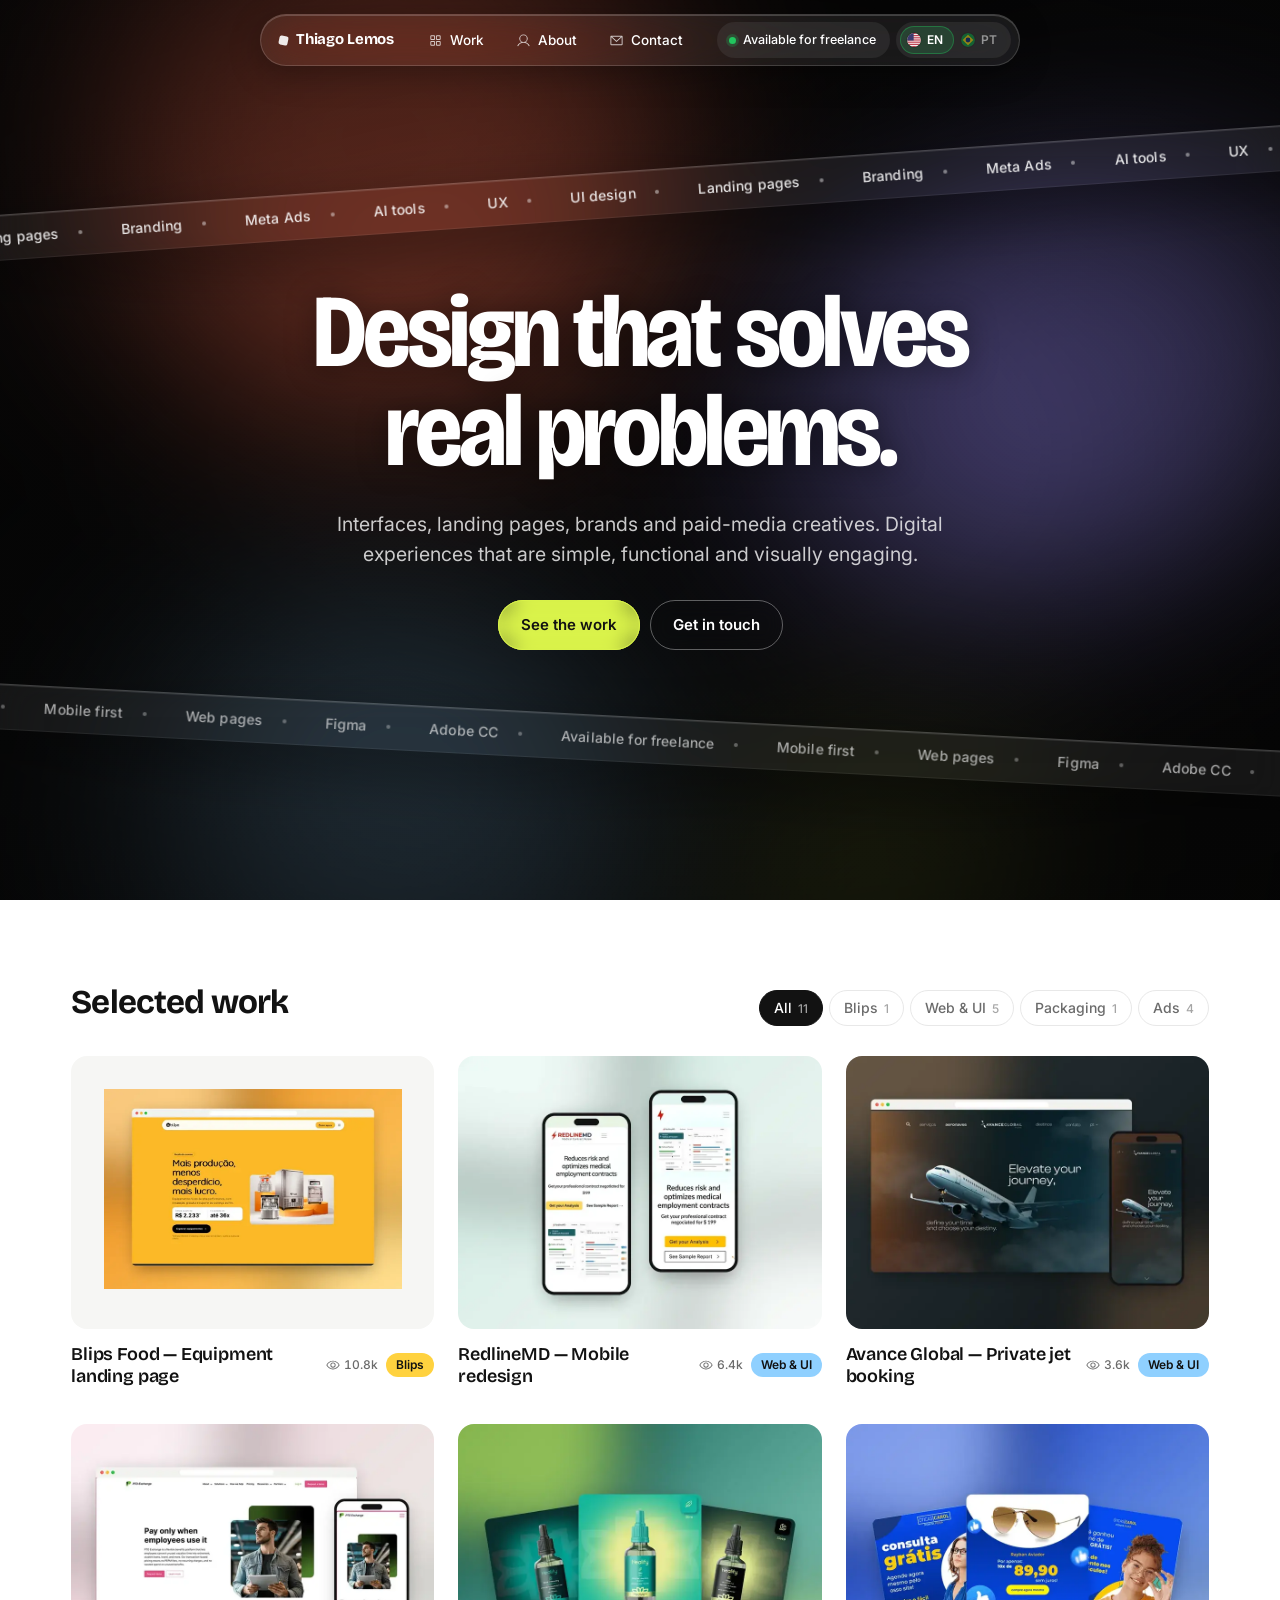
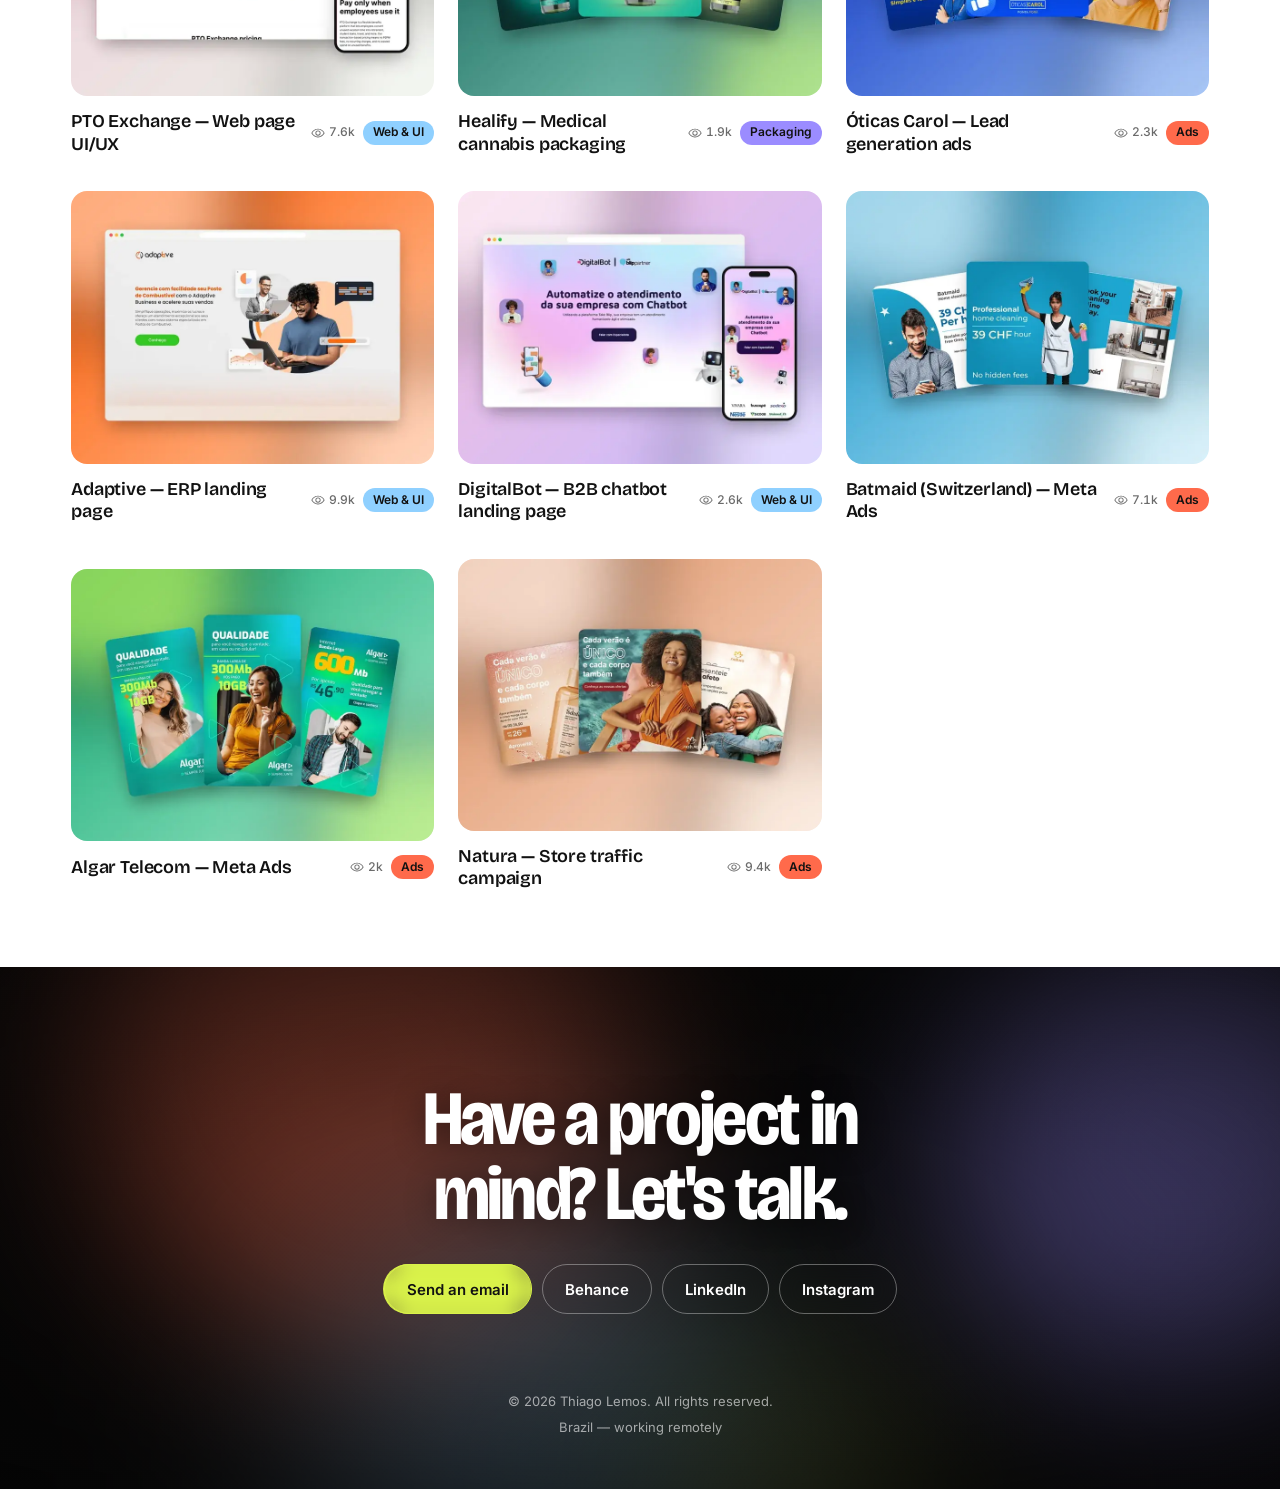
==== index.html @ 8cf4b18d "Add files via upload" ====
<!DOCTYPE html>
<html lang="en">
<head>
<meta charset="UTF-8">
<meta name="viewport" content="width=device-width, initial-scale=1, viewport-fit=cover">
<title>Thiago Lemos — Interface, brand and campaign designer</title>
<meta name="description" content="Portfolio of Thiago Lemos, designer based in Brazil. Landing pages, interfaces, visual identity and Meta Ads creatives. Available for freelance.">
<meta property="og:title" content="Thiago Lemos — Designer">
<meta property="og:description" content="Design that solves real problems: interfaces, landing pages, brands and creatives.">
<meta property="og:type" content="website">

<link rel="preconnect" href="https://fonts.googleapis.com">
<link rel="preconnect" href="https://fonts.gstatic.com" crossorigin>
<link href="https://fonts.googleapis.com/css2?family=Bricolage+Grotesque:opsz,wdth,wght@12..96,75..100,300..800&family=Inter:wght@400;500;600&display=swap" rel="stylesheet">

<link rel="stylesheet" href="style.css">
</head>
<body>

<div class="menu-backdrop" id="menu-backdrop" aria-hidden="true"></div>
<header class="nav">
  <div class="wrap">
    <a class="brand" href="#top"><i aria-hidden="true"></i>Thiago Lemos</a>
    <nav aria-label="Sections">
      <ul>
        <li><a href="#trabalhos"><svg viewBox="0 0 256 256" aria-hidden="true"><path fill="currentColor" d="M104 40H56a16 16 0 0 0-16 16v48a16 16 0 0 0 16 16h48a16 16 0 0 0 16-16V56a16 16 0 0 0-16-16zm0 64H56V56h48zm96-64h-48a16 16 0 0 0-16 16v48a16 16 0 0 0 16 16h48a16 16 0 0 0 16-16V56a16 16 0 0 0-16-16zm0 64h-48V56h48zm-96 32H56a16 16 0 0 0-16 16v48a16 16 0 0 0 16 16h48a16 16 0 0 0 16-16v-48a16 16 0 0 0-16-16zm0 64H56v-48h48zm96-64h-48a16 16 0 0 0-16 16v48a16 16 0 0 0 16 16h48a16 16 0 0 0 16-16v-48a16 16 0 0 0-16-16zm0 64h-48v-48h48z"/></svg><span data-i18n="nav.work">Work</span></a></li>
        <li><a href="#about" data-page="about"><svg viewBox="0 0 256 256" aria-hidden="true"><path fill="currentColor" d="M230.92 212c-15.23-26.33-38.7-45.21-66.09-54.16a72 72 0 1 0-73.66 0c-27.39 8.94-50.86 27.82-66.09 54.16a8 8 0 1 0 13.85 8c18.84-32.56 52.14-52 89.07-52s70.23 19.44 89.07 52a8 8 0 1 0 13.85-8zM72 96a56 56 0 1 1 56 56 56.06 56.06 0 0 1-56-56z"/></svg><span data-i18n="nav.about">About</span></a></li>
        <li><a href="#contact" data-page="contact"><svg viewBox="0 0 256 256" aria-hidden="true"><path fill="currentColor" d="M224 48H32a8 8 0 0 0-8 8v136a16 16 0 0 0 16 16h176a16 16 0 0 0 16-16V56a8 8 0 0 0-8-8zm-20.57 16L128 133.15 52.57 64zM216 192H40V74.19l82.59 75.71a8 8 0 0 0 10.82 0L216 74.19V192z"/></svg><span data-i18n="nav.contact">Contact</span></a></li>
      </ul>
    </nav>
    <div class="right">
      <span class="status"><i aria-hidden="true"></i><span data-i18n="nav.status">Available for freelance</span></span>
      <button type="button" class="menu-btn" id="menu-btn" aria-expanded="false" aria-controls="menu-panel" aria-label="Menu">
        <svg class="ic-open" viewBox="0 0 256 256" aria-hidden="true"><path fill="currentColor" d="M224 128a8 8 0 0 1-8 8H40a8 8 0 0 1 0-16h176a8 8 0 0 1 8 8zM40 72h176a8 8 0 0 0 0-16H40a8 8 0 0 0 0 16zm176 112H40a8 8 0 0 0 0 16h176a8 8 0 0 0 0-16z"/></svg>
        <svg class="ic-close" viewBox="0 0 256 256" aria-hidden="true"><path fill="currentColor" d="M205.66 194.34a8 8 0 0 1-11.32 11.32L128 139.31l-66.34 66.35a8 8 0 0 1-11.32-11.32L116.69 128 50.34 61.66a8 8 0 0 1 11.32-11.32L128 116.69l66.34-66.35a8 8 0 0 1 11.32 11.32L139.31 128z"/></svg>
      </button>
      <button type="button" class="lang" id="lang" aria-label="Mudar para português">
        <span data-on="en"><svg class="flag" viewBox="0 0 20 20" aria-hidden="true"><clipPath id="fus"><circle cx="10" cy="10" r="10"/></clipPath><g clip-path="url(#fus)"><rect width="20" height="20" fill="#fff"/><g fill="#B22234"><rect y="0" width="20" height="1.54"/><rect y="3.08" width="20" height="1.54"/><rect y="6.15" width="20" height="1.54"/><rect y="9.23" width="20" height="1.54"/><rect y="12.31" width="20" height="1.54"/><rect y="15.38" width="20" height="1.54"/><rect y="18.46" width="20" height="1.54"/></g><rect width="9.5" height="10.77" fill="#3C3B6E"/></g></svg>EN</span>
        <span data-on="pt"><svg class="flag" viewBox="0 0 20 20" aria-hidden="true"><clipPath id="fbr"><circle cx="10" cy="10" r="10"/></clipPath><g clip-path="url(#fbr)"><rect width="20" height="20" fill="#009C3B"/><path d="M10 2.6 17.6 10 10 17.4 2.4 10z" fill="#FFDF00"/><circle cx="10" cy="10" r="3.4" fill="#002776"/></g></svg>PT</span>
      </button>
    </div>
  </div>
  <div class="menu-panel" id="menu-panel" hidden>
    <a href="#trabalhos"><svg viewBox="0 0 256 256" aria-hidden="true"><path fill="currentColor" d="M104 40H56a16 16 0 0 0-16 16v48a16 16 0 0 0 16 16h48a16 16 0 0 0 16-16V56a16 16 0 0 0-16-16zm0 64H56V56h48zm96-64h-48a16 16 0 0 0-16 16v48a16 16 0 0 0 16 16h48a16 16 0 0 0 16-16V56a16 16 0 0 0-16-16zm0 64h-48V56h48zm-96 32H56a16 16 0 0 0-16 16v48a16 16 0 0 0 16 16h48a16 16 0 0 0 16-16v-48a16 16 0 0 0-16-16zm0 64H56v-48h48zm96-64h-48a16 16 0 0 0-16 16v48a16 16 0 0 0 16 16h48a16 16 0 0 0 16-16v-48a16 16 0 0 0-16-16zm0 64h-48v-48h48z"/></svg><span data-i18n="nav.work">Work</span></a>
    <a href="#about" data-page="about"><svg viewBox="0 0 256 256" aria-hidden="true"><path fill="currentColor" d="M230.92 212c-15.23-26.33-38.7-45.21-66.09-54.16a72 72 0 1 0-73.66 0c-27.39 8.94-50.86 27.82-66.09 54.16a8 8 0 1 0 13.85 8c18.84-32.56 52.14-52 89.07-52s70.23 19.44 89.07 52a8 8 0 1 0 13.85-8zM72 96a56 56 0 1 1 56 56 56.06 56.06 0 0 1-56-56z"/></svg><span data-i18n="nav.about">About</span></a>
    <a href="#contact" data-page="contact"><svg viewBox="0 0 256 256" aria-hidden="true"><path fill="currentColor" d="M224 48H32a8 8 0 0 0-8 8v136a16 16 0 0 0 16 16h176a16 16 0 0 0 16-16V56a8 8 0 0 0-8-8zm-20.57 16L128 133.15 52.57 64zM216 192H40V74.19l82.59 75.71a8 8 0 0 0 10.82 0L216 74.19V192z"/></svg><span data-i18n="nav.contact">Contact</span></a>
    <div class="menu-foot">
      <span class="status"><i aria-hidden="true"></i><span data-i18n="nav.status">Available for freelance</span></span>
      <button type="button" class="lang lang-m" id="lang-m" aria-label="Mudar para português"><span data-on="en"><svg class="flag" viewBox="0 0 20 20" aria-hidden="true"><clipPath id="fusm"><circle cx="10" cy="10" r="10"/></clipPath><g clip-path="url(#fusm)"><rect width="20" height="20" fill="#fff"/><g fill="#B22234"><rect y="0" width="20" height="1.54"/><rect y="3.08" width="20" height="1.54"/><rect y="6.15" width="20" height="1.54"/><rect y="9.23" width="20" height="1.54"/><rect y="12.31" width="20" height="1.54"/><rect y="15.38" width="20" height="1.54"/><rect y="18.46" width="20" height="1.54"/></g><rect width="9.5" height="10.77" fill="#3C3B6E"/></g></svg>EN</span><span data-on="pt"><svg class="flag" viewBox="0 0 20 20" aria-hidden="true"><clipPath id="fbrm"><circle cx="10" cy="10" r="10"/></clipPath><g clip-path="url(#fbrm)"><rect width="20" height="20" fill="#009C3B"/><path d="M10 2.6 17.6 10 10 17.4 2.4 10z" fill="#FFDF00"/><circle cx="10" cy="10" r="3.4" fill="#002776"/></g></svg>PT</span></button>
    </div>
  </div>
</header>

<main id="top">

  <section class="hero" aria-label="Intro">
    <div class="blob blob-1" aria-hidden="true"></div>
    <div class="blob blob-2" aria-hidden="true"></div>
    <div class="blob blob-3" aria-hidden="true"></div>
    <div class="blob blob-4" aria-hidden="true"></div>
    <div class="blob blob-cursor" aria-hidden="true"></div>


    <div class="hero-stage">
      <div class="band band-1" aria-hidden="true"><div class="track" id="band-1"></div></div>
      <div class="band band-2" aria-hidden="true"><div class="track" id="band-2"></div></div>
    <div class="hero-inner">
      <h1 data-i18n="hero.title">Design that solves real problems.</h1>
      <p data-i18n="hero.text">Interfaces, landing pages, brands and paid-media creatives. Digital experiences that are simple, functional and visually engaging.</p>
      <div class="actions">
        <a class="btn fill" href="#trabalhos" data-i18n="hero.cta1">See the work</a>
        <a class="btn" href="#contact" data-page="contact" data-i18n="hero.cta2">Get in touch</a>
      </div>
    </div>
    </div>
  </section>

  <section class="work" id="trabalhos">
    <div class="wrap">
      <div class="work-head">
        <h2 data-i18n="work.title">Selected work</h2>
        <div class="filters" role="group" aria-label="Filter by type">
          <button type="button" data-filter="all" aria-pressed="true"><span data-i18n="filter.all">All</span><small></small></button>
          <button type="button" data-filter="blips" aria-pressed="false"><span data-i18n="type.blips">Blips</span><small></small></button>
          <button type="button" data-filter="web" aria-pressed="false"><span data-i18n="type.web">Web &amp; UI</span><small></small></button>
          <button type="button" data-filter="brand" aria-pressed="false"><span data-i18n="type.brand">Packaging</span><small></small></button>
          <button type="button" data-filter="ads" aria-pressed="false"><span data-i18n="type.ads">Ads</span><small></small></button>
        </div>
      </div>
      <div class="grid" id="grid"></div>
    </div>
  </section>

  <section class="contact" id="contato">
    <div class="blob blob-1" aria-hidden="true"></div>
    <div class="blob blob-2" aria-hidden="true"></div>
    <div class="blob blob-3" aria-hidden="true"></div>
    <div class="blob blob-4" aria-hidden="true"></div>
    <div class="blob blob-cursor" aria-hidden="true"></div>
    <div class="wrap">
      <h2 data-i18n="contact.title">Have a project in mind? Let's talk.</h2>
      <div class="links">
        <a class="btn fill" href="mailto:thiagoaraujoe@gmail.com" data-i18n="contact.email">Send an email</a>
        <a class="btn" href="https://www.behance.net/thiagoaraujoe" target="_blank" rel="noopener">Behance</a>
        <a class="btn" href="https://www.linkedin.com/in/thiagoaraujoe/" target="_blank" rel="noopener">LinkedIn</a>
        <a class="btn" href="https://instagram.com/thiagoaraujoe" target="_blank" rel="noopener">Instagram</a>
      </div>
      <div class="foot">
        <span data-i18n="foot.rights">© 2026 Thiago Lemos. All rights reserved.</span>
        <span data-i18n="foot.where">Brazil — working remotely</span>
      </div>
    </div>
  </section>

</main>

<!-- ---------- project page ---------- -->
<section class="project" id="project" role="dialog" aria-modal="true" aria-labelledby="p-title" aria-hidden="true">
  <div class="bar">
    <div class="wrap">
      <button type="button" class="back" id="p-close">
        <svg viewBox="0 0 256 256" aria-hidden="true"><path fill="currentColor" d="M224 128a8 8 0 0 1-8 8H59.31l58.35 58.34a8 8 0 0 1-11.32 11.32l-72-72a8 8 0 0 1 0-11.32l72-72a8 8 0 0 1 11.32 11.32L59.31 120H216a8 8 0 0 1 8 8z"/></svg>
        <span data-i18n="p.back">Back to work</span>
      </button>
      <span class="count" id="p-count"></span>
    </div>
  </div>

  <div class="wrap">
    <div class="p-head">
      <span class="chip" id="p-chip"></span>
      <h2 id="p-title"></h2>
      <div class="meta">
        <div><b id="p-cat"></b><span data-i18n="p.type">Type</span></div>
        <div><b id="p-client"></b><span data-i18n="p.client">Client</span></div>
        <div><b id="p-year"></b><span data-i18n="p.year">Year</span></div>
      </div>
    </div>
    <div class="p-cover" id="p-cover"></div>
    <div class="p-body">
      <div>
        <h3 data-i18n="p.about">About the project</h3>
        <div class="tags" id="p-tags"></div>
        <div class="actions" style="margin-top:24px">
          <a class="btn" id="p-behance" href="#" target="_blank" rel="noopener">
            <span data-i18n="p.behance">View on Behance</span>
            <svg viewBox="0 0 256 256" aria-hidden="true"><path d="M200 64v104a8 8 0 0 1-16 0V83.31L69.66 197.66a8 8 0 0 1-11.32-11.32L172.69 72H88a8 8 0 0 1 0-16h104a8 8 0 0 1 8 8z"/></svg>
          </a>
        </div>
      </div>
      <div id="p-desc"></div>
    </div>
    <div class="p-gallery" id="p-gallery"></div>
  </div>

  <div class="p-nav">
    <button type="button" id="p-prev"><small data-i18n="p.prev">Previous</small><strong></strong></button>
    <button type="button" id="p-next"><small data-i18n="p.next">Next</small><strong></strong></button>
  </div>
</section>

<!-- ---------- página Sobre ---------- -->
<section class="project page" id="page-about" role="dialog" aria-modal="true" aria-labelledby="about-title" aria-hidden="true">
  <div class="bar"><div class="wrap">
    <button type="button" class="back" data-close-page><svg viewBox="0 0 256 256" aria-hidden="true"><path fill="currentColor" d="M224 128a8 8 0 0 1-8 8H59.31l58.35 58.34a8 8 0 0 1-11.32 11.32l-72-72a8 8 0 0 1 0-11.32l72-72a8 8 0 0 1 11.32 11.32L59.31 120H216a8 8 0 0 1 8 8z"/></svg><span data-i18n="p.backhome">Back</span></button>
  </div></div>
  <div class="wrap">
    <div class="about-page">
      <div class="photo">
        <img src="images/perfil.webp" alt="Thiago Lemos" loading="lazy"
             onerror="if(!this.dataset.f){this.dataset.f=1;this.referrerPolicy='no-referrer';this.src='https://pps.services.adobe.com/api/profile/C10602BE532E58A50A490D4C@AdobeID/image/83606395-4844-48cb-85c0-47a18db47b0e/276'}else{this.parentNode.style.display='none'}">
      </div>
      <div>
        <span class="chip web" data-i18n="about.kicker">About</span>
        <h2 id="about-title" data-i18n="about.title">Interface, brand and campaign designer.</h2>
        <p data-i18n="about.p1">I work where strategy meets form: I understand the business problem, design the solution and make sure it works on screen and in people's hands. From wireframe to ready-to-run creative, with the same rigor.</p>
        <p data-i18n="about.p2">Working with design since 2016, I partner with companies in tech, healthcare, retail and services, on projects ranging from landing pages and digital products to visual identity and performance campaigns.</p>
        <ul class="skills" id="skills"></ul>
        <div class="actions" style="margin-top:28px"><a class="btn fill" href="#trabalhos" data-close-page data-i18n="hero.cta1">See the work</a></div>
      </div>
    </div>
  </div>
</section>

<!-- ---------- página Contato ---------- -->
<section class="project page" id="page-contact" role="dialog" aria-modal="true" aria-labelledby="contact-title" aria-hidden="true">
  <div class="bar"><div class="wrap">
    <button type="button" class="back" data-close-page><svg viewBox="0 0 256 256" aria-hidden="true"><path fill="currentColor" d="M224 128a8 8 0 0 1-8 8H59.31l58.35 58.34a8 8 0 0 1-11.32 11.32l-72-72a8 8 0 0 1 0-11.32l72-72a8 8 0 0 1 11.32 11.32L59.31 120H216a8 8 0 0 1 8 8z"/></svg><span data-i18n="p.backhome">Back</span></button>
  </div></div>
  <div class="wrap">
    <div class="contact-page">
      <span class="chip ads" data-i18n="contact.kicker">Contact</span>
      <h2 id="contact-title" data-i18n="contact.title">Have a project in mind? Let's talk.</h2>
      <p data-i18n="contact.lead">Pick the channel you prefer. I usually reply within a business day.</p>
      <div class="rows">
        <a class="row" href="mailto:thiagoaraujoe@gmail.com">
          <span class="ic"><svg viewBox="0 0 256 256" aria-hidden="true"><path fill="currentColor" d="M224 48H32a8 8 0 0 0-8 8v136a16 16 0 0 0 16 16h176a16 16 0 0 0 16-16V56a8 8 0 0 0-8-8zm-96 85.15L52.57 64h150.86zM98.71 128 40 181.81V74.19zm11.84 10.85 12 11.05a8 8 0 0 0 10.82 0l12-11.05 58 53.15H52.57zM157.29 128 216 74.18v107.64z"/></svg></span>
          <span class="tx"><small data-i18n="contact.emailLabel">Email</small><b>thiagoaraujoe@gmail.com</b></span>
          <span class="go"><svg viewBox="0 0 256 256" aria-hidden="true"><path fill="currentColor" d="M200 64v104a8 8 0 0 1-16 0V83.31L69.66 197.66a8 8 0 0 1-11.32-11.32L172.69 72H88a8 8 0 0 1 0-16h104a8 8 0 0 1 8 8z"/></svg></span>
        </a>
        <a class="row" href="https://wa.me/5531975849577" target="_blank" rel="noopener">
          <span class="ic"><svg viewBox="0 0 256 256" aria-hidden="true"><path fill="currentColor" d="M187.3 155.4c-4-2-23.5-11.6-27.2-12.9s-6.3-2-9 2-10.3 12.9-12.6 15.5-4.6 3-8.6 1a70.1 70.1 0 0 1-20.6-12.7 77.7 77.7 0 0 1-14.3-17.8c-1.5-2.6-.2-4 1.1-5.3s2.6-3 4-4.5a17.9 17.9 0 0 0 2.6-4.5 4.9 4.9 0 0 0-.2-4.6c-.7-1.3-6-14.5-8.2-19.8s-4.4-4.5-6-4.6h-5.2a10 10 0 0 0-7.2 3.4 30.2 30.2 0 0 0-9.4 22.5c0 13.3 9.6 26.1 11 27.9s19 29 46.1 40.7c6.4 2.8 11.4 4.4 15.3 5.7a36.8 36.8 0 0 0 16.9 1.1c5.2-.8 15.9-6.5 18.1-12.8s2.2-11.6 1.6-12.8-2.4-2-5-3.3zM128 24a104 104 0 0 0-90.4 155.4L24 232l53.9-13.6A104 104 0 1 0 128 24zm0 191.3a87.2 87.2 0 0 1-44.6-12.2l-3.2-1.9-32 8.1 8.5-31.2-2.1-3.3A87.3 87.3 0 1 1 128 215.3z"/></svg></span>
          <span class="tx"><small>WhatsApp</small><b>+55 31 97584-9577</b></span>
          <span class="go"><svg viewBox="0 0 256 256" aria-hidden="true"><path fill="currentColor" d="M200 64v104a8 8 0 0 1-16 0V83.31L69.66 197.66a8 8 0 0 1-11.32-11.32L172.69 72H88a8 8 0 0 1 0-16h104a8 8 0 0 1 8 8z"/></svg></span>
        </a>
        <a class="row" href="https://www.linkedin.com/in/thiagoaraujoe/" target="_blank" rel="noopener">
          <span class="ic"><svg viewBox="0 0 256 256" aria-hidden="true"><path fill="currentColor" d="M216 24H40a16 16 0 0 0-16 16v176a16 16 0 0 0 16 16h176a16 16 0 0 0 16-16V40a16 16 0 0 0-16-16zM96 176a8 8 0 0 1-16 0v-64a8 8 0 0 1 16 0zm-8-80a12 12 0 1 1 12-12 12 12 0 0 1-12 12zm96 80a8 8 0 0 1-16 0v-36a20 20 0 0 0-40 0v36a8 8 0 0 1-16 0v-64a8 8 0 0 1 15.79-1.78A36 36 0 0 1 184 140z"/></svg></span>
          <span class="tx"><small>LinkedIn</small><b>linkedin.com/in/thiagoaraujoe</b></span>
          <span class="go"><svg viewBox="0 0 256 256" aria-hidden="true"><path fill="currentColor" d="M200 64v104a8 8 0 0 1-16 0V83.31L69.66 197.66a8 8 0 0 1-11.32-11.32L172.69 72H88a8 8 0 0 1 0-16h104a8 8 0 0 1 8 8z"/></svg></span>
        </a>
      </div>
    </div>
  </div>
</section>

<script src="script.js"></script>
</body>
</html>
---- style.css ----
:root{
  --bg:#FFFFFF;
  --ink:#121212;
  --ink-2:#6B6B6B;
  --line:#E8E8E8;
  --soft:#F6F6F4;

  --coral:#FF6A4B;
  --lime:#D9F24A;
  --sky:#8FD0FF;
  --violet:#9B8CFF;
  --sun:#FFD23F;

  --disp:"Bricolage Grotesque",ui-sans-serif,system-ui,sans-serif;
  --sans:"Inter",ui-sans-serif,system-ui,-apple-system,"Segoe UI",Roboto,sans-serif;
  --ease:cubic-bezier(.25,1,.5,1);
  --pad:clamp(20px,4vw,56px);
  --wrap:1240px;
}
*,*::before,*::after{box-sizing:border-box}
html{scroll-behavior:smooth;scroll-padding-top:90px}
body{
  margin:0;background:var(--bg);color:var(--ink);
  font-family:var(--sans);font-size:16px;line-height:1.55;
  -webkit-font-smoothing:antialiased;-moz-osx-font-smoothing:grayscale;
  padding-top:env(safe-area-inset-top,0px);
}
body.locked{overflow:hidden}
img{display:block;max-width:100%;height:auto}
a{color:inherit;text-decoration:none}
button{font:inherit;color:inherit;background:none;border:0;padding:0;cursor:pointer}
h1,h2,h3,p{margin:0}
:focus-visible{outline:2px solid var(--ink);outline-offset:4px;border-radius:2px}
.wrap{max-width:var(--wrap);margin:0 auto;padding-left:var(--pad);padding-right:var(--pad)}

/* ---------- nav: pill flutuante com vidro ---------- */
.nav{
  position:fixed;top:calc(14px + env(safe-area-inset-top,0px));left:0;right:0;z-index:20;
  display:flex;justify-content:center;padding:0 16px;pointer-events:none;
}
.nav .wrap{
  pointer-events:auto;
  display:flex;align-items:center;justify-content:space-between;gap:20px;
  height:52px;padding:0 8px 0 18px;width:auto;max-width:100%;min-width:min(100%,600px);border-radius:999px;
  color:#fff;
  background:rgba(255,255,255,.08);
  backdrop-filter:blur(22px) saturate(1.8);-webkit-backdrop-filter:blur(22px) saturate(1.8);
  border:1px solid rgba(255,255,255,.16);
  box-shadow:0 8px 32px rgba(0,0,0,.28),inset 0 1px 0 rgba(255,255,255,.18);
  transition:background .35s var(--ease),color .35s var(--ease),border-color .35s var(--ease),box-shadow .35s var(--ease);
}
.nav.light .wrap{
  color:var(--ink);
  background:rgba(255,255,255,.62);
  border-color:rgba(0,0,0,.06);
  box-shadow:0 8px 32px rgba(0,0,0,.10),inset 0 1px 0 rgba(255,255,255,.8);
}
.nav .brand{font-family:var(--disp);font-weight:700;font-size:15px;letter-spacing:-.01em;display:flex;align-items:center;gap:8px;white-space:nowrap}
.nav .brand i{width:9px;height:9px;border-radius:2px;background:currentColor;opacity:.9;display:block;transform:rotate(12deg)}
.nav ul{list-style:none;margin:0;padding:0;display:flex;gap:4px;font-size:13.5px;font-weight:500}
.nav ul a{display:inline-flex;align-items:center;height:36px;padding:0 14px;border-radius:999px;transition:background .2s var(--ease)}
.nav ul a:hover{background:rgba(127,127,127,.18)}
.nav .status{
  display:inline-flex;align-items:center;gap:7px;height:36px;padding:0 14px 0 12px;border-radius:999px;
  font-size:12.5px;font-weight:500;white-space:nowrap;
  background:rgba(127,127,127,.16);
}
.nav .status i{width:7px;height:7px;border-radius:50%;background:#22C55E;display:block;box-shadow:0 0 0 3px rgba(34,197,94,.22)}
.nav .right{display:flex;align-items:center;gap:6px}
.nav .lang{
  display:inline-flex;align-items:center;height:36px;padding:0 4px;border-radius:999px;
  background:rgba(127,127,127,.16);font-size:12px;font-weight:600;letter-spacing:.02em;
}
.nav .lang span{display:inline-flex;align-items:center;gap:6px;height:28px;padding:0 9px 0 6px;border-radius:999px;opacity:.5;border:1px solid transparent;transition:all .25s var(--ease)}
html[data-lang="en"] .nav .lang span[data-on="en"],
html[data-lang="pt"] .nav .lang span[data-on="pt"]{opacity:1;background:rgba(34,197,94,.16);border-color:rgba(34,197,94,.38)}
.nav .lang .flag{width:14px;height:14px;flex:none;border-radius:50%;box-shadow:0 0 0 1px rgba(0,0,0,.12)}

.nav ul a svg{width:15px;height:15px;opacity:.75}
.nav ul a{gap:7px}
.nav .menu-btn{display:none;width:40px;height:40px;border-radius:50%;align-items:center;justify-content:center;background:rgba(127,127,127,.16)}
.nav .menu-btn svg{width:20px;height:20px}
.nav .menu-btn .ic-close,.nav .menu-btn[aria-expanded="true"] .ic-open{display:none}
.nav .menu-btn[aria-expanded="true"] .ic-close{display:block}
.menu-panel{
  display:none;pointer-events:auto;margin:10px auto 0;width:min(100%,760px);padding:8px;border-radius:24px;
  color:#fff;background:rgba(20,20,20,.72);
  backdrop-filter:blur(24px) saturate(1.8);-webkit-backdrop-filter:blur(24px) saturate(1.8);
  border:1px solid rgba(255,255,255,.14);box-shadow:0 16px 48px rgba(0,0,0,.35),inset 0 1px 0 rgba(255,255,255,.16);
  animation:menuIn .3s var(--ease) both;
}
.nav.light .menu-panel{color:var(--ink);background:rgba(255,255,255,.78);border-color:rgba(0,0,0,.06);box-shadow:0 16px 48px rgba(0,0,0,.14),inset 0 1px 0 rgba(255,255,255,.8)}
.menu-panel a{display:flex;align-items:center;gap:14px;height:52px;padding:0 14px;border-radius:16px;font-size:16px;font-weight:600}
.menu-panel a:active{background:rgba(127,127,127,.18)}
.menu-panel a svg{width:20px;height:20px;opacity:.85}
.menu-foot{display:flex;justify-content:space-between;align-items:center;gap:8px;margin-top:6px;padding:10px 6px 4px;border-top:1px solid rgba(127,127,127,.25);min-width:0}
.menu-foot .status{flex:1 1 auto;min-width:0}
.menu-foot .status span{overflow:hidden;text-overflow:ellipsis;white-space:nowrap}
.menu-foot .lang{flex:0 0 auto}
.menu-panel .lang{display:inline-flex;align-items:center;height:36px;padding:0 4px;border-radius:999px;background:rgba(127,127,127,.16);font-size:12px;font-weight:600}
.menu-panel .lang span{display:inline-flex;align-items:center;gap:6px;height:28px;padding:0 9px 0 6px;border-radius:999px;opacity:.5;border:1px solid transparent}
.menu-panel .lang .flag{width:14px;height:14px;flex:none;border-radius:50%;box-shadow:0 0 0 1px rgba(0,0,0,.12)}
html[data-lang="en"] .menu-panel .lang span[data-on="en"],
html[data-lang="pt"] .menu-panel .lang span[data-on="pt"]{opacity:1;background:rgba(34,197,94,.16);border-color:rgba(34,197,94,.38)}
@media (max-width:360px){.menu-foot{flex-direction:column;align-items:stretch}.menu-foot .lang{justify-content:center}}
.menu-backdrop{position:fixed;inset:0;z-index:19;background:rgba(0,0,0,.28);backdrop-filter:blur(10px);-webkit-backdrop-filter:blur(10px);opacity:0;pointer-events:none;transition:opacity .3s var(--ease)}
.menu-backdrop.on{opacity:1;pointer-events:auto}
.menu-panel .status{display:inline-flex;align-items:center;gap:7px;height:36px;padding:0 14px 0 12px;border-radius:999px;font-size:12.5px;font-weight:500;background:rgba(127,127,127,.16)}
.menu-panel .status i{width:7px;height:7px;border-radius:50%;background:#22C55E;box-shadow:0 0 0 3px rgba(34,197,94,.22)}
.nav.open .menu-panel{display:block}
@keyframes menuIn{from{opacity:0;transform:translateY(-8px)}to{opacity:1;transform:none}}

/* ---------- hero: fundo preto, blurs coloridos e faixas de vidro ---------- */
/* tudo é fluido: tamanhos e posições derivam da largura E da altura da tela,
   e as faixas reservam o próprio espaço para nunca cruzarem o texto */
.hero{
  --nav-space:calc(78px + env(safe-area-inset-top,0px));
  --band-h:clamp(32px, 2.2vw + 22px, 46px);
  --tilt:4deg;
  --tilt-room:clamp(18px, 4.2vw, 60px);
  --gap:clamp(24px, 4.5vh, 56px);
  position:relative;overflow:hidden;isolation:isolate;
  background:#070707;color:#fff;
  min-height:100svh;display:flex;align-items:center;justify-content:center;
  padding:var(--nav-space) var(--pad) clamp(24px,5vh,64px);
}
/* palco: as faixas ficam presas ao bloco de texto (logo acima e logo abaixo), em qualquer tela */
/* palco: as faixas ficam presas ao bloco de texto, logo acima e logo abaixo */
.hero-stage{
  position:relative;z-index:1;width:100%;display:flex;justify-content:center;
  padding:calc(var(--band-h) + var(--tilt-room) + var(--gap)) 0;
}
@supports not (min-height:100svh){.hero{min-height:100vh}}
@media (min-height:1100px){.hero{min-height:1000px}}

.blob{
  position:absolute;border-radius:50%;pointer-events:none;
  filter:blur(clamp(56px, 8vw, 120px));opacity:.72;
  will-change:transform;transform:translate3d(0,0,0);
}
.blob-1{width:clamp(280px,46vw,640px);aspect-ratio:1;background:var(--coral);left:-8%;top:-18%}
.blob-2{width:clamp(260px,40vw,560px);aspect-ratio:1;background:var(--violet);right:-6%;top:6%}
.blob-3{width:clamp(240px,36vw,520px);aspect-ratio:1;background:var(--sky);left:24%;bottom:-24%;opacity:.45}
.blob-4{width:clamp(160px,22vw,320px);aspect-ratio:1;background:var(--lime);right:22%;bottom:-6%;opacity:.32}
.blob-cursor{width:clamp(200px,28vw,420px);aspect-ratio:1;left:0;top:0;translate:-50% -50%;
  background:#C9B8FF;opacity:0;transition:opacity .8s var(--ease)}
.hero.hover .blob-cursor{opacity:.32}
/* escurece por cima dos blobs, mais forte nas bordas */
.hero::after{
  content:"";position:absolute;inset:0;pointer-events:none;
  background:
    radial-gradient(120% 90% at 50% 50%,rgba(5,5,5,.22) 25%,rgba(5,5,5,.88) 100%),
    rgba(5,5,5,.34);
}

.band{
  position:absolute;left:50%;width:130vw;margin-left:-65vw;height:var(--band-h);z-index:1;
  display:flex;align-items:center;overflow:hidden;
  font-family:var(--sans);font-weight:500;font-size:clamp(11px, .35vw + 9.5px, 14px);letter-spacing:.01em;
  white-space:nowrap;pointer-events:none;user-select:none;color:rgba(255,255,255,.88);
  background:rgba(255,255,255,.06);
  backdrop-filter:blur(18px) saturate(1.3);-webkit-backdrop-filter:blur(18px) saturate(1.3);
  border-top:1px solid rgba(255,255,255,.18);border-bottom:1px solid rgba(255,255,255,.06);
  box-shadow:0 20px 60px rgba(0,0,0,.4),inset 0 1px 0 rgba(255,255,255,.1);
}
.band .track{display:flex;will-change:transform}
.band span{padding:0 1.4em;display:inline-flex;align-items:center;gap:1.4em}
.band span::after{content:"";width:4px;height:4px;border-radius:50%;background:currentColor;opacity:.5}
.band-1{top:calc(var(--tilt-room) * .5);transform:rotate(calc(var(--tilt) * -1));animation:swayA 14s ease-in-out infinite alternate}
.band-2{bottom:calc(var(--tilt-room) * .5);transform:rotate(calc(var(--tilt) * .75));color:rgba(255,255,255,.62);animation:swayB 17s ease-in-out infinite alternate}
.band-1 .track{animation:slideL 55s linear infinite}
.band-2 .track{animation:slideR 68s linear infinite}
/* as faixas balançam devagar: giram um pouco e sobem/descem */
@keyframes swayA{from{transform:rotate(calc(var(--tilt) * -1 - 1deg)) translate3d(0,-6px,0)}to{transform:rotate(calc(var(--tilt) * -1 + 1deg)) translate3d(0,6px,0)}}
@keyframes swayB{from{transform:rotate(calc(var(--tilt) * .75 + 1deg)) translate3d(0,5px,0)}to{transform:rotate(calc(var(--tilt) * .75 - 1deg)) translate3d(0,-5px,0)}}
@keyframes slideL{from{transform:translateX(0)}to{transform:translateX(-50%)}}
@keyframes slideR{from{transform:translateX(-50%)}to{transform:translateX(0)}}

.hero-inner{position:relative;z-index:2;text-align:center;width:100%;max-width:1000px}
.hero h1{
  font-family:var(--disp);font-weight:700;color:#fff;
  /* cresce com a largura, mas também respeita a altura (telas baixas/landscape) */
  font-size:clamp(36px, min(8.4vw, 11.5vh), 124px);
  line-height:.96;letter-spacing:-.035em;
  font-variation-settings:"wdth" 88,"opsz" 96;
  text-wrap:balance;margin-inline:auto;max-width:13ch;
  text-shadow:0 2px 30px rgba(0,0,0,.45);
}
.hero p{
  font-size:clamp(15px, .55vw + 12.5px, 20px);line-height:1.55;
  color:rgba(255,255,255,.78);max-width:min(52ch,100%);
  margin:clamp(16px,3vh,28px) auto 0;text-wrap:pretty;
}
.hero .actions{display:flex;gap:10px;justify-content:center;flex-wrap:wrap;margin-top:clamp(18px,3.4vh,32px)}
.hero .btn{border-color:rgba(255,255,255,.35);background:rgba(255,255,255,.06);color:#fff;backdrop-filter:blur(10px);-webkit-backdrop-filter:blur(10px)}
.hero .btn:hover{background:rgba(255,255,255,.14)}
.hero .btn.fill{background:var(--lime);color:var(--ink);border-color:var(--lime)}
.hero .btn.fill:hover{background:#fff;border-color:#fff}

.btn{
  display:inline-flex;align-items:center;justify-content:center;gap:10px;
  height:50px;padding:0 22px;border-radius:999px;font-weight:600;font-size:15px;
  border:1.5px solid var(--ink);white-space:nowrap;background:var(--bg);transition:all .2s var(--ease);
}
.btn:hover{background:var(--ink);color:#fff}
.btn.fill{background:var(--ink);color:#fff}
.btn.fill:hover{background:#000}
.btn svg{width:18px;height:18px;fill:currentColor}

/* ---------- comparador antes/depois (casos Blips) ---------- */
.seg-ctl{display:inline-flex;background:var(--soft);border-radius:999px;padding:3px}
.seg-ctl button{height:32px;padding:0 14px;border-radius:999px;font-size:13px;font-weight:600;color:var(--ink-2);transition:all .25s var(--ease)}
.seg-ctl button[aria-pressed="true"]{background:#000;color:#fff}
.case-body{display:grid;grid-template-columns:minmax(0,4fr) minmax(0,8fr)}
.case-notes{padding:24px;border-right:1px solid var(--line)}
.case-notes h4{margin:0 0 14px;font-size:13px;font-weight:600;color:var(--ink-2)}
.case-notes ol{list-style:none;margin:0;padding:0;counter-reset:n}
.case-notes li{counter-increment:n;padding:14px 0;border-top:1px solid var(--line);display:grid;grid-template-columns:26px 1fr;gap:10px}
.case-notes li::before{content:counter(n,decimal-leading-zero);font-family:var(--disp);font-weight:700;font-size:13px;color:#000;background:var(--sun);border-radius:6px;height:22px;width:26px;display:inline-flex;align-items:center;justify-content:center}
.case-notes li b{display:block;font-weight:600;font-size:15px;letter-spacing:-.01em}
.case-notes li span{display:block;font-size:14px;color:var(--ink-2);margin-top:3px;line-height:1.45}
.case-notes .open-full{margin-top:18px;display:inline-flex;gap:8px;align-items:center;font-weight:600;font-size:14px}
.case-notes .open-full svg{width:16px;height:16px}
.case-view{padding:24px;background:var(--soft);display:flex;justify-content:center}
.cmp{position:relative;width:100%;height:640px;border-radius:14px;overflow:hidden;background:#fff;box-shadow:0 10px 40px rgba(0,0,0,.10);--pos:50%;transition:width .4s var(--ease)}
.cmp.mobile{width:390px;height:760px;border-radius:28px;border:6px solid #111}
/* desktop: a página roda num viewport real de 1440px e é reduzida para caber; mobile: 390px sem escala */
.cmp iframe{position:absolute;top:0;left:0;width:1440px;height:calc(100% / var(--s,1));transform:scale(var(--s,1));transform-origin:0 0;border:0;background:#fff}
.cmp.mobile iframe{width:100%;height:100%;transform:none}
.cmp .after{clip-path:inset(0 0 0 var(--pos))}
.cmp[data-mode="before"] .after{display:none}
.cmp[data-mode="after"] .before{display:none}
.cmp[data-mode="after"] .after{clip-path:none}
.cmp[data-mode="compare"] iframe{pointer-events:none}
.cmp .handle,.cmp input{display:none}
.cmp[data-mode="compare"] .handle{display:block;position:absolute;top:0;bottom:0;left:var(--pos);width:2px;background:#000;transform:translateX(-1px);pointer-events:none}
.cmp[data-mode="compare"] .handle::after{content:"◀ ▶";position:absolute;top:50%;left:50%;transform:translate(-50%,-50%);width:44px;height:44px;border-radius:50%;background:#000;color:#fff;font-size:10px;display:flex;align-items:center;justify-content:center;letter-spacing:1px;box-shadow:0 6px 20px rgba(0,0,0,.3)}
.cmp[data-mode="compare"] input{display:block;position:absolute;inset:0;width:100%;height:100%;margin:0;opacity:0;cursor:ew-resize;-webkit-appearance:none}
.cmp .tag{position:absolute;top:12px;padding:0 10px;height:26px;border-radius:999px;font-size:12px;font-weight:600;background:rgba(0,0,0,.78);color:#fff;display:none;align-items:center;pointer-events:none;backdrop-filter:blur(6px)}
.cmp[data-mode="compare"] .tag{display:inline-flex}
.cmp .tag.l{left:12px}.cmp .tag.r{right:12px}
@media (max-width:980px){.cmp{height:520px}}
@media (max-width:640px){.cmp{height:460px}.cmp.mobile{width:100%;height:600px;border-width:4px}}

/* card e página dos casos Blips */
.chip.blips{background:var(--sun)}
.thumb.blips{background:linear-gradient(125deg,#FCBA28 0%,#FFE9B0 100%);padding:9% 9% 11%;display:flex}
.mini{flex:1;border-radius:10px;overflow:hidden;background:#fff;position:relative;pointer-events:none;
  box-shadow:0 18px 40px rgba(0,0,0,.22);padding-top:18px}
.mini::before{content:"";position:absolute;left:0;right:0;top:0;height:18px;background:#F2F2F0;
  background-image:radial-gradient(circle at 12px 9px,#FF5F57 3.5px,transparent 4px),radial-gradient(circle at 24px 9px,#FEBC2E 3.5px,transparent 4px),radial-gradient(circle at 36px 9px,#28C840 3.5px,transparent 4px)}
.mini iframe{position:absolute;top:18px;left:0;width:1440px;height:1080px;border:0;transform-origin:0 0;transform:scale(var(--s,.25))}
.case-ctl{display:flex;gap:12px;flex-wrap:wrap;justify-content:center;margin-bottom:16px}
.p-cover.blips{padding:clamp(16px,3vw,32px);background:linear-gradient(125deg,#FCBA28 0%,#FFE9B0 100%)}
.p-cover.blips .cmp{margin:0 auto}
.p-notes{list-style:none;margin:0;padding:0;counter-reset:n}
.p-notes li{counter-increment:n;padding:16px 0;border-top:1px solid var(--line);display:grid;grid-template-columns:30px 1fr;gap:12px}
.p-notes li::before{content:counter(n,decimal-leading-zero);font-family:var(--disp);font-weight:700;font-size:13px;color:#000;background:var(--sun);border-radius:6px;height:24px;width:30px;display:inline-flex;align-items:center;justify-content:center}
.p-notes li b{display:block;font-weight:600;font-size:16px;letter-spacing:-.01em;color:var(--ink)}
.p-notes li span{display:block;font-size:15px;color:var(--ink-2);margin-top:4px;line-height:1.5}

/* ---------- trabalhos ---------- */
.work{padding:clamp(48px,6vw,96px) 0}
.work-head{display:flex;align-items:baseline;justify-content:space-between;gap:24px;flex-wrap:wrap;margin-bottom:28px}
.work-head h2{font-family:var(--disp);font-weight:700;font-size:clamp(24px,2.6vw,34px);letter-spacing:-.025em}
.filters{display:flex;gap:6px;flex-wrap:wrap}
@media (max-width:720px){.work-head{flex-direction:column;flex-wrap:nowrap;align-items:stretch;gap:16px}.work-head>*{min-width:0}.filters{flex-wrap:nowrap;overflow-x:auto;scrollbar-width:none;margin:0 calc(var(--pad)*-1);padding:0 var(--pad);scroll-padding:0 var(--pad)}.filters::-webkit-scrollbar{display:none}.filters button{flex:none}}
.filters button{
  height:36px;padding:0 14px;border-radius:999px;font-size:14px;font-weight:500;color:var(--ink-2);
  border:1px solid var(--line);transition:all .2s var(--ease);
}
.filters button:hover{color:var(--ink);border-color:var(--ink)}
.filters button[aria-pressed="true"]{background:var(--ink);color:#fff;border-color:var(--ink)}
.filters button small{opacity:.6;margin-left:6px;font-size:12px}

.grid{display:grid;grid-template-columns:repeat(auto-fill,minmax(min(100%,340px),1fr));gap:clamp(24px,3vw,36px) clamp(16px,2vw,24px)}
.card{display:block;text-align:left;width:100%}
.card.is-hidden{display:none}
.card .thumb{
  aspect-ratio:4/3;border-radius:16px;overflow:hidden;background:var(--soft);
  transition:transform .5s var(--ease);
}
.card:hover .thumb{transform:translateY(-4px)}
.card .thumb img{width:100%;height:100%;object-fit:cover;display:block}
.card .cap{display:flex;justify-content:space-between;gap:12px;align-items:center;margin-top:14px}
.card h3{font-family:var(--disp);font-weight:600;font-size:clamp(16px,.35vw + 14.5px,18px);letter-spacing:-.01em;line-height:1.25}
.card .meta{flex:none;display:flex;align-items:center;gap:8px}
.card .views{display:inline-flex;align-items:center;gap:4px;font-size:12px;font-weight:500;color:var(--ink-2);font-variant-numeric:tabular-nums}
.card .views svg{width:14px;height:14px}
.chip{flex:none;display:inline-flex;align-items:center;height:24px;padding:0 10px;border-radius:999px;font-size:12px;font-weight:600;color:var(--ink)}
.chip.web{background:var(--sky)}
.chip.brand{background:var(--violet)}
.chip.ads{background:var(--coral)}

/* ---------- sobre ---------- */
.about{content-visibility:auto;contain-intrinsic-size:auto 900px}
.about{border-top:1px solid var(--line);padding:clamp(56px,7vw,110px) 0}
.about .wrap{display:grid;grid-template-columns:repeat(auto-fit,minmax(min(100%,320px),1fr));gap:clamp(32px,5vw,80px);align-items:start}
@media (min-width:980px){.about .wrap{grid-template-columns:minmax(0,5fr) minmax(0,7fr)}}
.about .photo{width:min(100%,360px);aspect-ratio:1;border-radius:20px;overflow:hidden;background:var(--sun)}
.about .photo img{width:100%;height:100%;object-fit:cover}
.about h2{font-family:var(--disp);font-weight:700;font-size:clamp(28px,3.4vw,46px);letter-spacing:-.03em;line-height:1.08;margin-bottom:24px;max-width:22ch}
.about p{font-size:clamp(16px,1.25vw,18px);color:var(--ink-2);max-width:58ch}
.about p + p{margin-top:16px}
.skills{list-style:none;margin:32px 0 0;padding:0;display:flex;flex-wrap:wrap;gap:8px}
.skills li{height:34px;padding:0 14px;border-radius:999px;background:var(--soft);display:inline-flex;align-items:center;font-size:14px;font-weight:500}

/* ---------- contato ---------- */
.contact{
  position:relative;overflow:hidden;isolation:isolate;
  background:#070707;color:#fff;border-top:0;
  padding:clamp(72px,9vw,140px) 0 clamp(32px,4vw,56px);text-align:center;
}
.contact::after{content:"";position:absolute;inset:0;pointer-events:none;
  background:radial-gradient(120% 90% at 50% 50%,rgba(5,5,5,.22) 25%,rgba(5,5,5,.88) 100%),rgba(5,5,5,.34)}
.contact .wrap{position:relative;z-index:2}
.contact .blob-1{left:-10%;top:-30%}
.contact .blob-2{right:-8%;top:-10%}
.contact .blob-3{left:30%;bottom:-40%}
.contact .blob-4{right:18%;bottom:-20%}
.contact h2{color:#fff;text-shadow:0 2px 30px rgba(0,0,0,.45)}
.contact .btn{border-color:rgba(255,255,255,.35);background:rgba(255,255,255,.06);color:#fff;backdrop-filter:blur(10px);-webkit-backdrop-filter:blur(10px)}
.contact .btn:hover{background:rgba(255,255,255,.14)}
.contact .btn.fill{background:var(--lime);color:var(--ink);border-color:var(--lime)}
.contact .btn.fill:hover{background:#fff;border-color:#fff}
.contact .foot{color:rgba(255,255,255,.6)}
.contact h2{
  text-wrap:balance;font-family:var(--disp);font-weight:700;letter-spacing:-.035em;line-height:.98;
  font-size:clamp(34px,6vw,88px);font-variation-settings:"wdth" 88,"opsz" 96;max-width:16ch;margin:0 auto;
}
.contact .links{display:flex;flex-wrap:wrap;gap:10px;justify-content:center;margin-top:32px}
.foot{display:flex;flex-direction:column;align-items:center;text-align:center;gap:6px;margin-top:clamp(40px,6vw,88px);font-size:13px;color:var(--ink-2)}

/* ---------- página de projeto (desdobramento) ---------- */
.project{
  position:fixed;inset:0;z-index:50;background:var(--bg);overflow-y:auto;
  transform:translateY(100%);visibility:hidden;transition:transform .7s var(--ease),visibility 0s .7s;
}
.project.open{transform:none;visibility:visible;transition:transform .7s var(--ease)}
.project .bar{
  position:sticky;top:0;z-index:2;background:rgba(255,255,255,.88);backdrop-filter:blur(12px);-webkit-backdrop-filter:blur(12px);
  border-bottom:1px solid var(--line);
}
.project .bar .wrap{display:flex;align-items:center;justify-content:space-between;height:64px;gap:16px}
.project .bar .back{display:inline-flex;align-items:center;gap:8px;font-weight:600;font-size:15px}
.project .bar .back svg{width:18px;height:18px}
.project .bar .count{font-size:13px;color:var(--ink-2);font-variant-numeric:tabular-nums}
.p-head{padding:clamp(40px,6vw,88px) 0 clamp(28px,4vw,48px);text-align:center}
.p-head h2{text-wrap:balance;font-family:var(--disp);font-weight:700;font-size:clamp(30px,5.4vw,76px);letter-spacing:-.035em;line-height:1;max-width:16ch;margin:16px auto 0}
.p-head .meta{display:flex;gap:28px;justify-content:center;flex-wrap:wrap;margin-top:24px;font-size:14px;color:var(--ink-2)}
.p-head .meta b{display:block;color:var(--ink);font-weight:600}
.p-cover{border-radius:20px;overflow:hidden;padding:clamp(20px,4vw,56px)}
.p-cover.plain{padding:0}
.p-cover.plain img{border-radius:0;box-shadow:none}
.p-cover img{width:100%;border-radius:10px;box-shadow:0 20px 60px rgba(0,0,0,.16)}
.p-body{display:grid;grid-template-columns:repeat(auto-fit,minmax(min(100%,300px),1fr));gap:clamp(24px,5vw,80px);padding:clamp(40px,6vw,80px) 0}
.p-body h3{font-family:var(--disp);font-weight:700;font-size:22px;letter-spacing:-.02em}
.p-body p{color:var(--ink-2);font-size:17px;max-width:60ch}
.p-body p + p{margin-top:14px}
.p-body .tags{display:flex;flex-wrap:wrap;gap:8px;margin-top:20px}
.p-body .tags span{height:30px;padding:0 12px;border-radius:999px;background:var(--soft);display:inline-flex;align-items:center;font-size:13px;font-weight:500}
.p-gallery{display:grid;gap:20px;padding-bottom:clamp(40px,6vw,80px)}
.p-gallery img{width:100%;height:auto;border-radius:16px;max-width:1400px;margin:0 auto}
.p-gallery:empty{display:none}
.p-nav{border-top:1px solid var(--line);display:grid;grid-template-columns:1fr 1fr}
.p-nav button{padding:clamp(28px,4vw,48px) var(--pad);text-align:left;transition:background .2s var(--ease)}
.p-nav button:hover{background:var(--soft)}
.p-nav button + button{text-align:right;border-left:1px solid var(--line)}
.p-nav small{display:block;font-size:13px;color:var(--ink-2);margin-bottom:6px}
.p-nav strong{font-family:var(--disp);font-weight:700;font-size:clamp(18px,2.2vw,26px);letter-spacing:-.02em}


/* ---------- páginas Sobre e Contato ---------- */
.page .bar .back{font-weight:600}
.about-page{display:grid;grid-template-columns:repeat(auto-fit,minmax(min(100%,320px),1fr));gap:clamp(32px,5vw,80px);align-items:start;padding:clamp(40px,6vw,88px) 0 clamp(56px,8vw,120px)}
@media (min-width:980px){.about-page{grid-template-columns:minmax(0,5fr) minmax(0,7fr)}}
.about-page .photo{width:min(100%,360px);aspect-ratio:1;border-radius:20px;overflow:hidden;background:var(--sun)}
.about-page .photo img{width:100%;height:100%;object-fit:cover}
.about-page h2{font-family:var(--disp);font-weight:700;font-size:clamp(28px,3.4vw,46px);letter-spacing:-.03em;line-height:1.08;margin:16px 0 24px;max-width:22ch;text-wrap:balance}
.about-page p{font-size:clamp(16px,1.25vw,18px);color:var(--ink-2);max-width:58ch}
.about-page p + p{margin-top:16px}
.contact-page{max-width:720px;padding:clamp(40px,6vw,88px) 0 clamp(56px,8vw,120px)}
.contact-page h2{font-family:var(--disp);font-weight:700;font-size:clamp(32px,5vw,64px);letter-spacing:-.035em;line-height:1;margin:16px 0 14px;text-wrap:balance}
.contact-page > p{font-size:17px;color:var(--ink-2);max-width:48ch}
.contact-page .rows{margin-top:32px;border-top:1px solid var(--line)}
.contact-page .row{display:grid;grid-template-columns:48px 1fr 24px;gap:16px;align-items:center;padding:18px 0;border-bottom:1px solid var(--line);transition:padding .25s var(--ease)}
.contact-page .row:hover{padding-left:8px}
.contact-page .ic{width:48px;height:48px;border-radius:14px;background:var(--soft);display:flex;align-items:center;justify-content:center;transition:background .25s var(--ease)}
.contact-page .ic svg{width:22px;height:22px}
.contact-page .row:hover .ic{background:var(--lime)}
.contact-page .tx{display:flex;flex-direction:column;gap:2px;min-width:0}
.contact-page .tx small{font-size:12px;font-weight:600;color:var(--ink-2);letter-spacing:.02em}
.contact-page .tx b{font-family:var(--disp);font-weight:600;font-size:clamp(16px,1.6vw,22px);letter-spacing:-.015em;overflow-wrap:anywhere}
.contact-page .go{color:var(--ink-2);display:flex}
.contact-page .go svg{width:20px;height:20px;transition:transform .25s var(--ease)}
.contact-page .row:hover .go svg{transform:translate(3px,-3px)}

/* ---------- realce verde que salta entre os botões ---------- */
.actions,.links{position:relative}
.hl{position:absolute;left:0;top:0;border-radius:999px;background:var(--lime);pointer-events:none;z-index:0;
  transition:transform .4s var(--ease),width .4s var(--ease),height .4s var(--ease),opacity .2s;opacity:0}
.has-hl .hl{opacity:1}
.has-hl .btn{position:relative;z-index:1;background:transparent!important;border-color:rgba(255,255,255,.35)!important;color:#fff!important;transition:color .25s var(--ease),border-color .25s var(--ease)}
.has-hl .btn.is-on{color:var(--ink)!important;border-color:var(--lime)!important}
.page .has-hl .btn,.about-page .has-hl .btn{border-color:var(--line)!important;color:var(--ink)!important}

/* ---------- responsivo ---------- */
/* status vira só a bolinha quando o pill começa a apertar */
@media (max-width:1080px){
  .nav .right .status span{display:none}
  .nav .right .status{padding:0 11px}
  .nav ul a{padding:0 11px}
}
/* abaixo disso, menu vira botão + painel */
@media (max-width:860px){
  .nav{flex-direction:column;align-items:center}
  .nav .wrap{min-width:0;width:100%;padding-left:16px;padding-right:6px}
  .nav ul,.nav .right .status,.nav .right .lang{display:none}
  .nav .menu-btn{display:inline-flex}
}
@media (max-width:640px){
  /* hero ocupa a tela; texto centralizado, botões empilhados no rodapé do bloco */
  .hero{align-items:stretch}
  .hero-stage{flex:1;flex-direction:column;justify-content:center;align-items:stretch}
  .hero-inner{flex:1;display:flex;flex-direction:column;max-width:none}
  .hero h1{margin-top:auto}
  .hero p{margin-bottom:auto}
  .hero .actions{flex-direction:column;align-items:stretch;gap:10px;margin-top:clamp(28px,6vh,56px)}
  .hero .btn{width:100%;height:54px;font-size:16px}
  .p-nav{grid-template-columns:1fr}
  .p-nav button + button{border-left:0;border-top:1px solid var(--line);text-align:left}
}
/* celular deitado / telas muito baixas */
@media (max-height:520px) and (orientation:landscape){
  .hero{min-height:auto;--gap:16px;--tilt-room:44px}
  .hero p{display:none}
}

/* ---------- movimento ---------- */
@media (prefers-reduced-motion:reduce){
  .band .track,.band{animation:none}
  .blob{animation:none}
  .project{transition:none}
  html{scroll-behavior:auto}
}
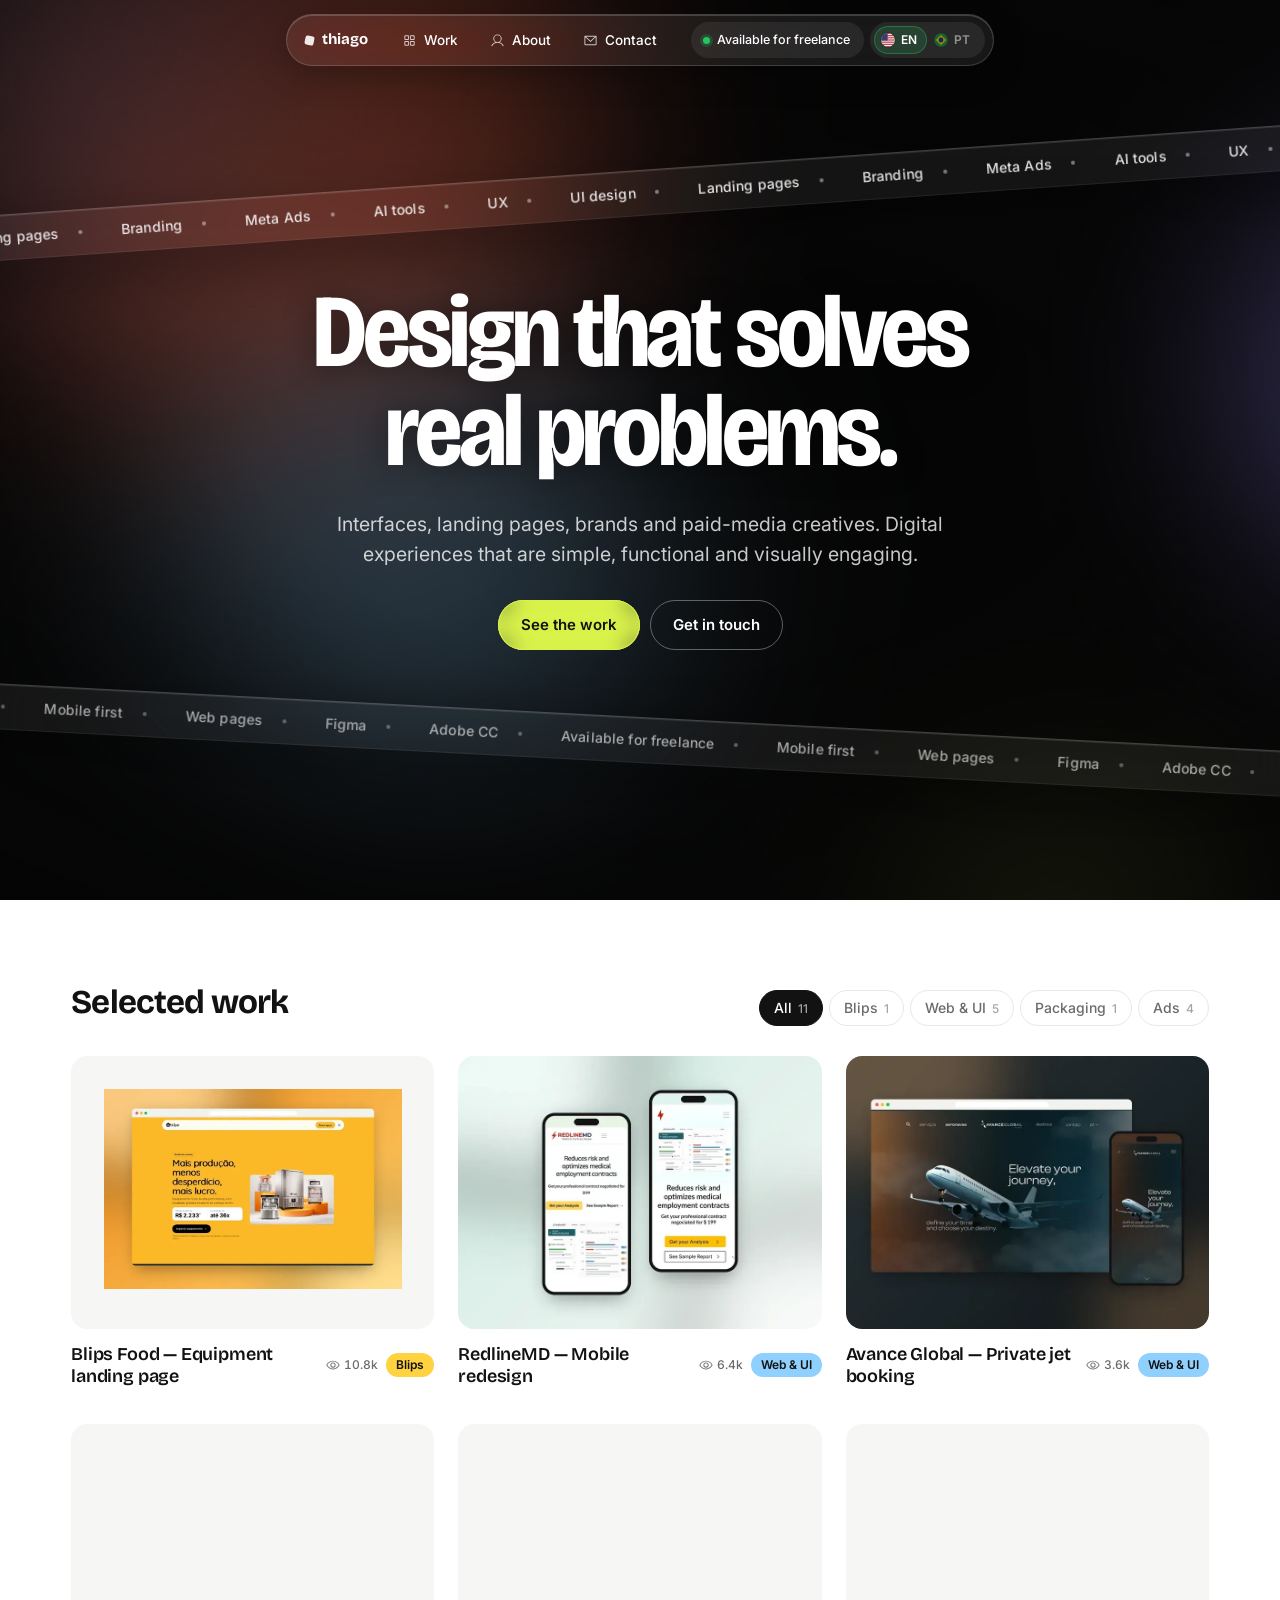
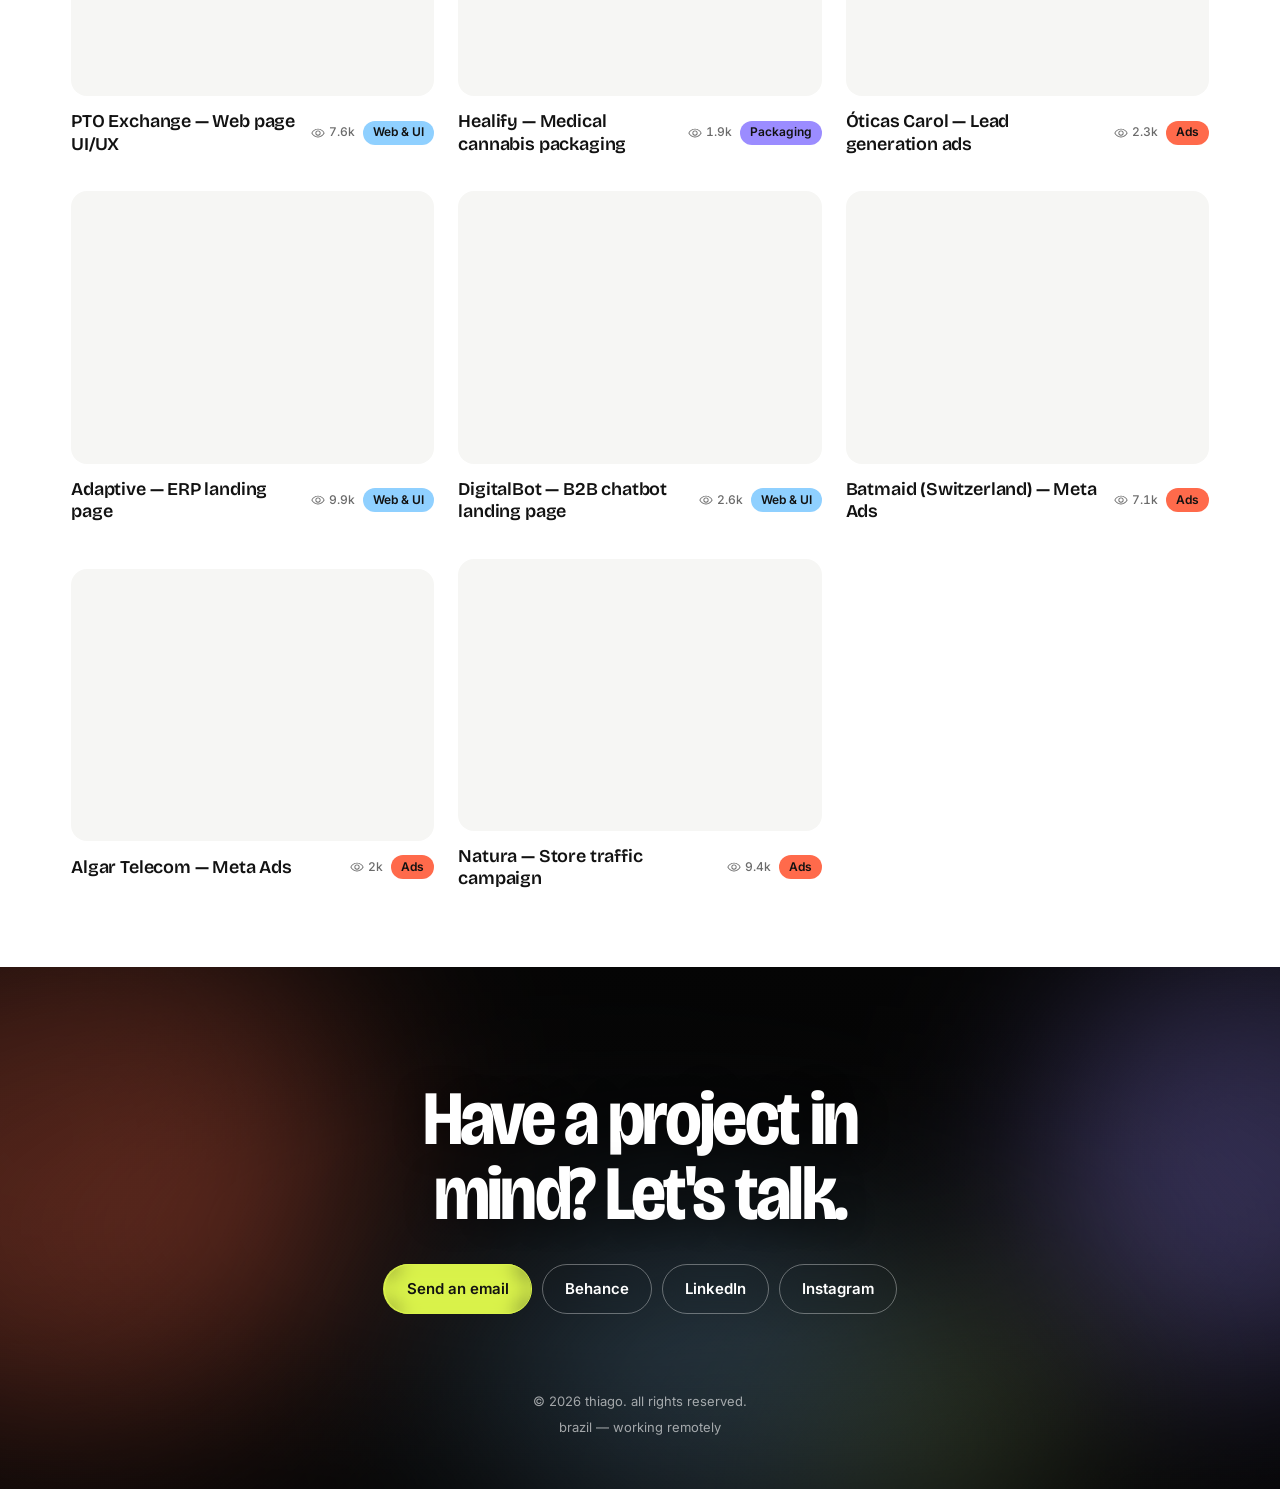
==== commit 94edcd0d: "Add files via upload" ====
--- a/index.html
+++ b/index.html
@@ -5,7 +5,8 @@
 <meta name="viewport" content="width=device-width, initial-scale=1, viewport-fit=cover">
 <title>Thiago Lemos — Interface, brand and campaign designer</title>
 <meta name="description" content="Portfolio of Thiago Lemos, designer based in Brazil. Landing pages, interfaces, visual identity and Meta Ads creatives. Available for freelance.">
-<meta property="og:title" content="Thiago Lemos — Designer">
+<meta property="og:title" content="thiago — designer">
+<meta name="theme-color" content="#070707">
 <meta property="og:description" content="Design that solves real problems: interfaces, landing pages, brands and creatives.">
 <meta property="og:type" content="website">
 
@@ -20,7 +21,7 @@
 <div class="menu-backdrop" id="menu-backdrop" aria-hidden="true"></div>
 <header class="nav">
   <div class="wrap">
-    <a class="brand" href="#top"><i aria-hidden="true"></i>Thiago Lemos</a>
+    <a class="brand" href="#top"><i aria-hidden="true"></i>thiago</a>
     <nav aria-label="Sections">
       <ul>
         <li><a href="#trabalhos"><svg viewBox="0 0 256 256" aria-hidden="true"><path fill="currentColor" d="M104 40H56a16 16 0 0 0-16 16v48a16 16 0 0 0 16 16h48a16 16 0 0 0 16-16V56a16 16 0 0 0-16-16zm0 64H56V56h48zm96-64h-48a16 16 0 0 0-16 16v48a16 16 0 0 0 16 16h48a16 16 0 0 0 16-16V56a16 16 0 0 0-16-16zm0 64h-48V56h48zm-96 32H56a16 16 0 0 0-16 16v48a16 16 0 0 0 16 16h48a16 16 0 0 0 16-16v-48a16 16 0 0 0-16-16zm0 64H56v-48h48zm96-64h-48a16 16 0 0 0-16 16v48a16 16 0 0 0 16 16h48a16 16 0 0 0 16-16v-48a16 16 0 0 0-16-16zm0 64h-48v-48h48z"/></svg><span data-i18n="nav.work">Work</span></a></li>
@@ -106,8 +107,8 @@
         <a class="btn" href="https://instagram.com/thiagoaraujoe" target="_blank" rel="noopener">Instagram</a>
       </div>
       <div class="foot">
-        <span data-i18n="foot.rights">© 2026 Thiago Lemos. All rights reserved.</span>
-        <span data-i18n="foot.where">Brazil — working remotely</span>
+        <span data-i18n="foot.rights">© 2026 thiago. all rights reserved.</span>
+        <span data-i18n="foot.where">brazil — working remotely</span>
       </div>
     </div>
   </section>
--- a/style.css
+++ b/style.css
@@ -18,7 +18,7 @@
   --wrap:1240px;
 }
 *,*::before,*::after{box-sizing:border-box}
-html{scroll-behavior:smooth;scroll-padding-top:90px}
+html{scroll-behavior:smooth;scroll-padding-top:90px;background:#070707}
 body{
   margin:0;background:var(--bg);color:var(--ink);
   font-family:var(--sans);font-size:16px;line-height:1.55;
@@ -254,10 +254,10 @@
 .p-cover.blips{padding:clamp(16px,3vw,32px);background:linear-gradient(125deg,#FCBA28 0%,#FFE9B0 100%)}
 .p-cover.blips .cmp{margin:0 auto}
 .p-notes{list-style:none;margin:0;padding:0;counter-reset:n}
-.p-notes li{counter-increment:n;padding:16px 0;border-top:1px solid var(--line);display:grid;grid-template-columns:30px 1fr;gap:12px}
-.p-notes li::before{content:counter(n,decimal-leading-zero);font-family:var(--disp);font-weight:700;font-size:13px;color:#000;background:var(--sun);border-radius:6px;height:24px;width:30px;display:inline-flex;align-items:center;justify-content:center}
-.p-notes li b{display:block;font-weight:600;font-size:16px;letter-spacing:-.01em;color:var(--ink)}
-.p-notes li span{display:block;font-size:15px;color:var(--ink-2);margin-top:4px;line-height:1.5}
+.p-notes li{counter-increment:n;padding:16px 0;border-top:1px solid var(--line);display:grid;grid-template-columns:30px minmax(0,1fr);gap:4px 12px}
+.p-notes li::before{grid-row:span 2;align-self:start;content:counter(n,decimal-leading-zero);font-family:var(--disp);font-weight:700;font-size:13px;color:#000;background:var(--sun);border-radius:6px;height:24px;width:30px;display:inline-flex;align-items:center;justify-content:center}
+.p-notes li b{grid-column:2;display:block;font-weight:600;font-size:16px;letter-spacing:-.01em;color:var(--ink)}
+.p-notes li span{grid-column:2;display:block;font-size:15px;color:var(--ink-2);margin-top:4px;line-height:1.5}
 
 /* ---------- trabalhos ---------- */
 .work{padding:clamp(48px,6vw,96px) 0}
@@ -353,7 +353,8 @@
 .p-cover.plain{padding:0}
 .p-cover.plain img{border-radius:0;box-shadow:none}
 .p-cover img{width:100%;border-radius:10px;box-shadow:0 20px 60px rgba(0,0,0,.16)}
-.p-body{display:grid;grid-template-columns:repeat(auto-fit,minmax(min(100%,300px),1fr));gap:clamp(24px,5vw,80px);padding:clamp(40px,6vw,80px) 0}
+.p-body{display:grid;grid-template-columns:minmax(0,1fr);gap:clamp(24px,5vw,80px);padding:clamp(40px,6vw,80px) 0}
+@media (min-width:900px){.p-body{grid-template-columns:minmax(0,4fr) minmax(0,8fr)}}
 .p-body h3{font-family:var(--disp);font-weight:700;font-size:22px;letter-spacing:-.02em}
 .p-body p{color:var(--ink-2);font-size:17px;max-width:60ch}
 .p-body p + p{margin-top:14px}
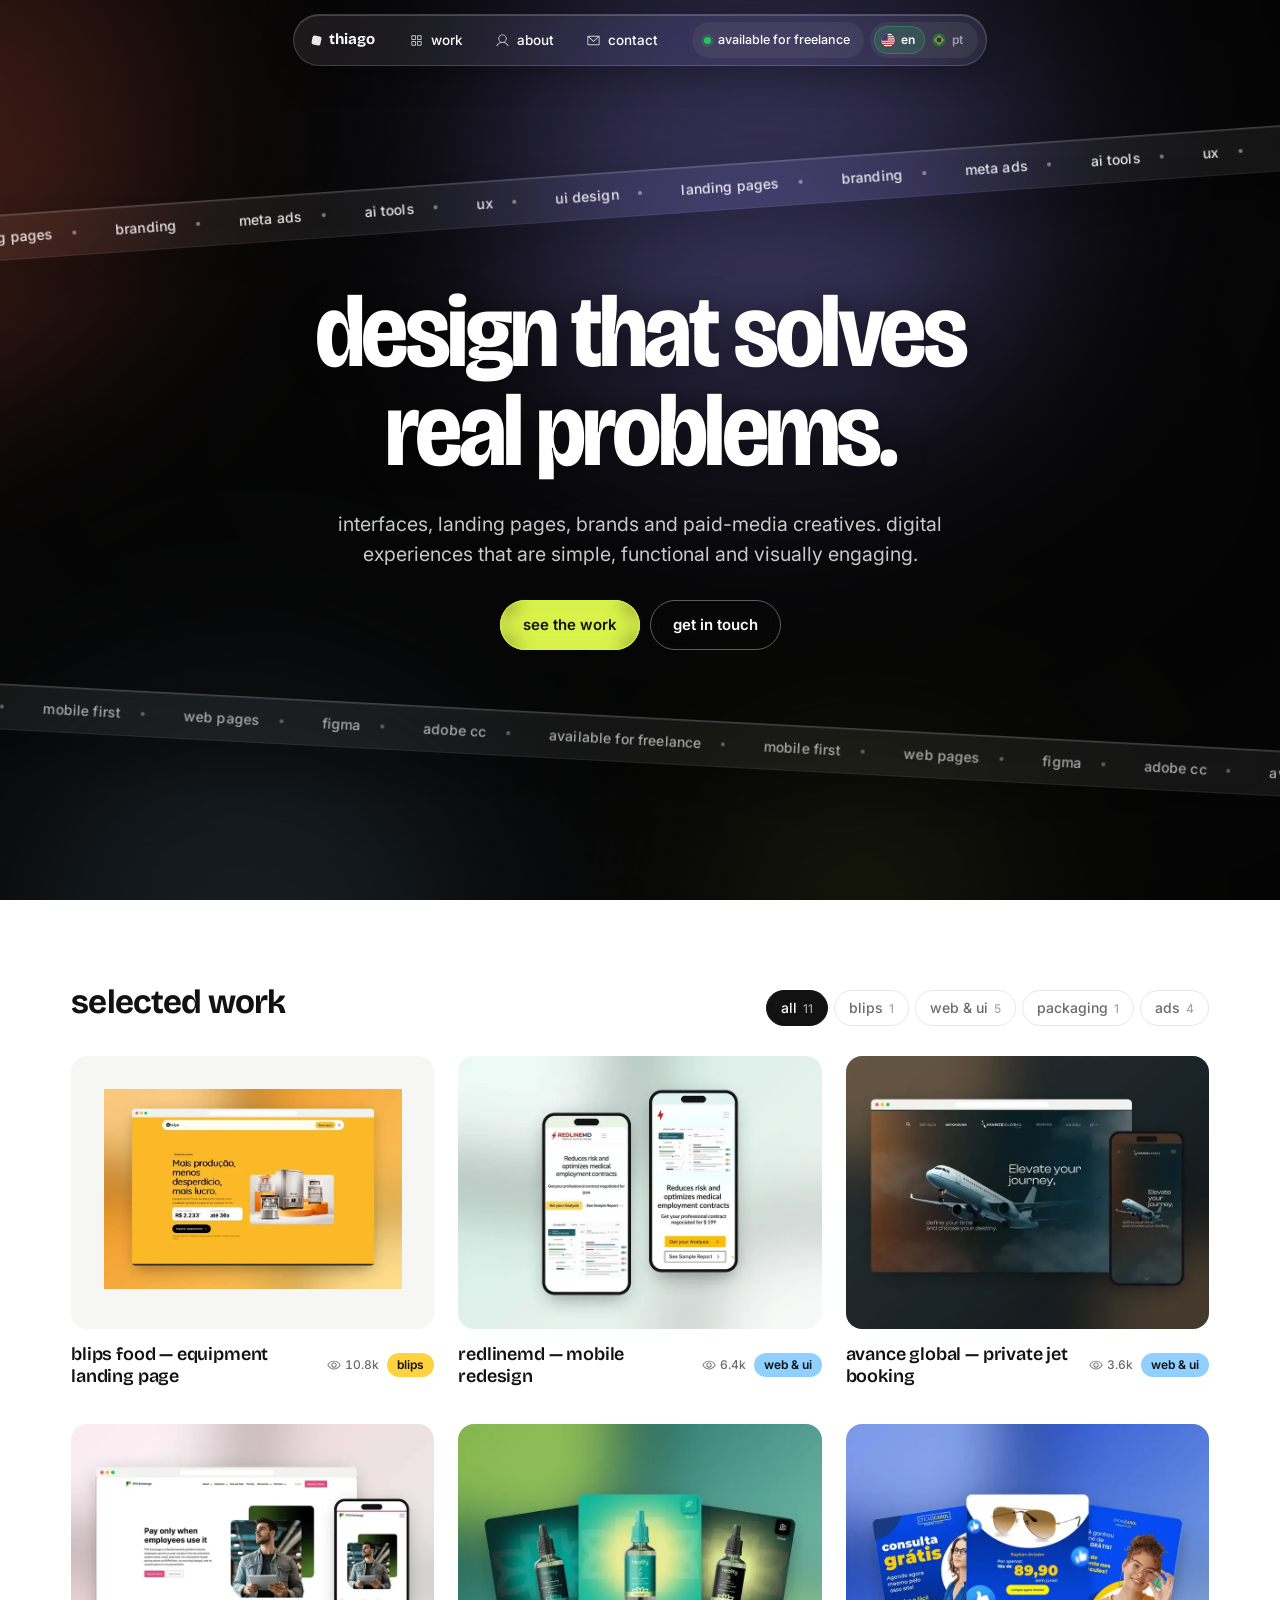
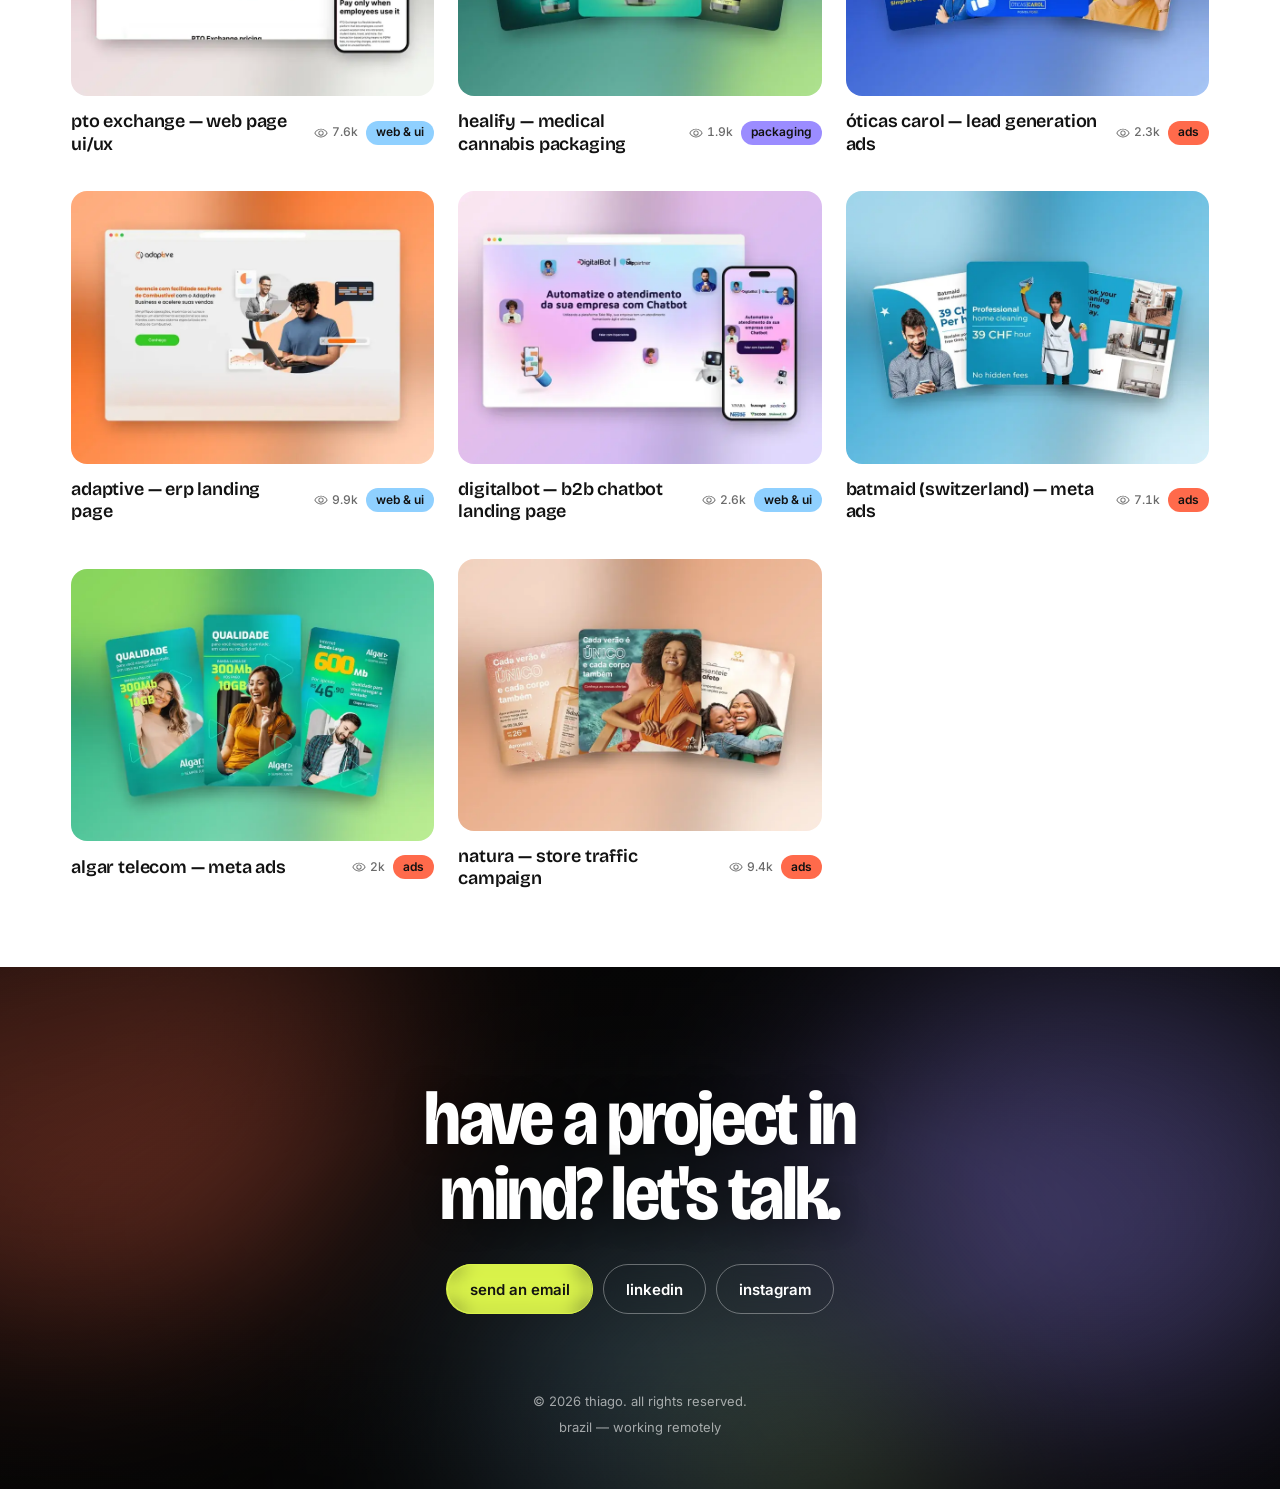
==== commit fe52bafa: "Add files via upload" ====
--- a/index.html
+++ b/index.html
@@ -102,7 +102,6 @@
       <h2 data-i18n="contact.title">Have a project in mind? Let's talk.</h2>
       <div class="links">
         <a class="btn fill" href="mailto:thiagoaraujoe@gmail.com" data-i18n="contact.email">Send an email</a>
-        <a class="btn" href="https://www.behance.net/thiagoaraujoe" target="_blank" rel="noopener">Behance</a>
         <a class="btn" href="https://www.linkedin.com/in/thiagoaraujoe/" target="_blank" rel="noopener">LinkedIn</a>
         <a class="btn" href="https://instagram.com/thiagoaraujoe" target="_blank" rel="noopener">Instagram</a>
       </div>
--- a/style.css
+++ b/style.css
@@ -22,6 +22,8 @@
 body{
   margin:0;background:var(--bg);color:var(--ink);
   font-family:var(--sans);font-size:16px;line-height:1.55;
+  /* todo o texto do site em caixa baixa */
+  text-transform:lowercase;
   -webkit-font-smoothing:antialiased;-moz-osx-font-smoothing:grayscale;
   padding-top:env(safe-area-inset-top,0px);
 }
@@ -444,3 +446,10 @@
   .project{transition:none}
   html{scroll-behavior:auto}
 }
+
+/* o conteúdo que roda dentro de um iframe (páginas de caso) mantém a caixa original */
+/* botões e campos não herdam a caixa por padrão do navegador */
+button,input,select,textarea,optgroup{text-transform:inherit}
+iframe{text-transform:none}
+/* siglas e marcas que devem manter a caixa: adicione a classe .keep no elemento */
+.keep{text-transform:none}
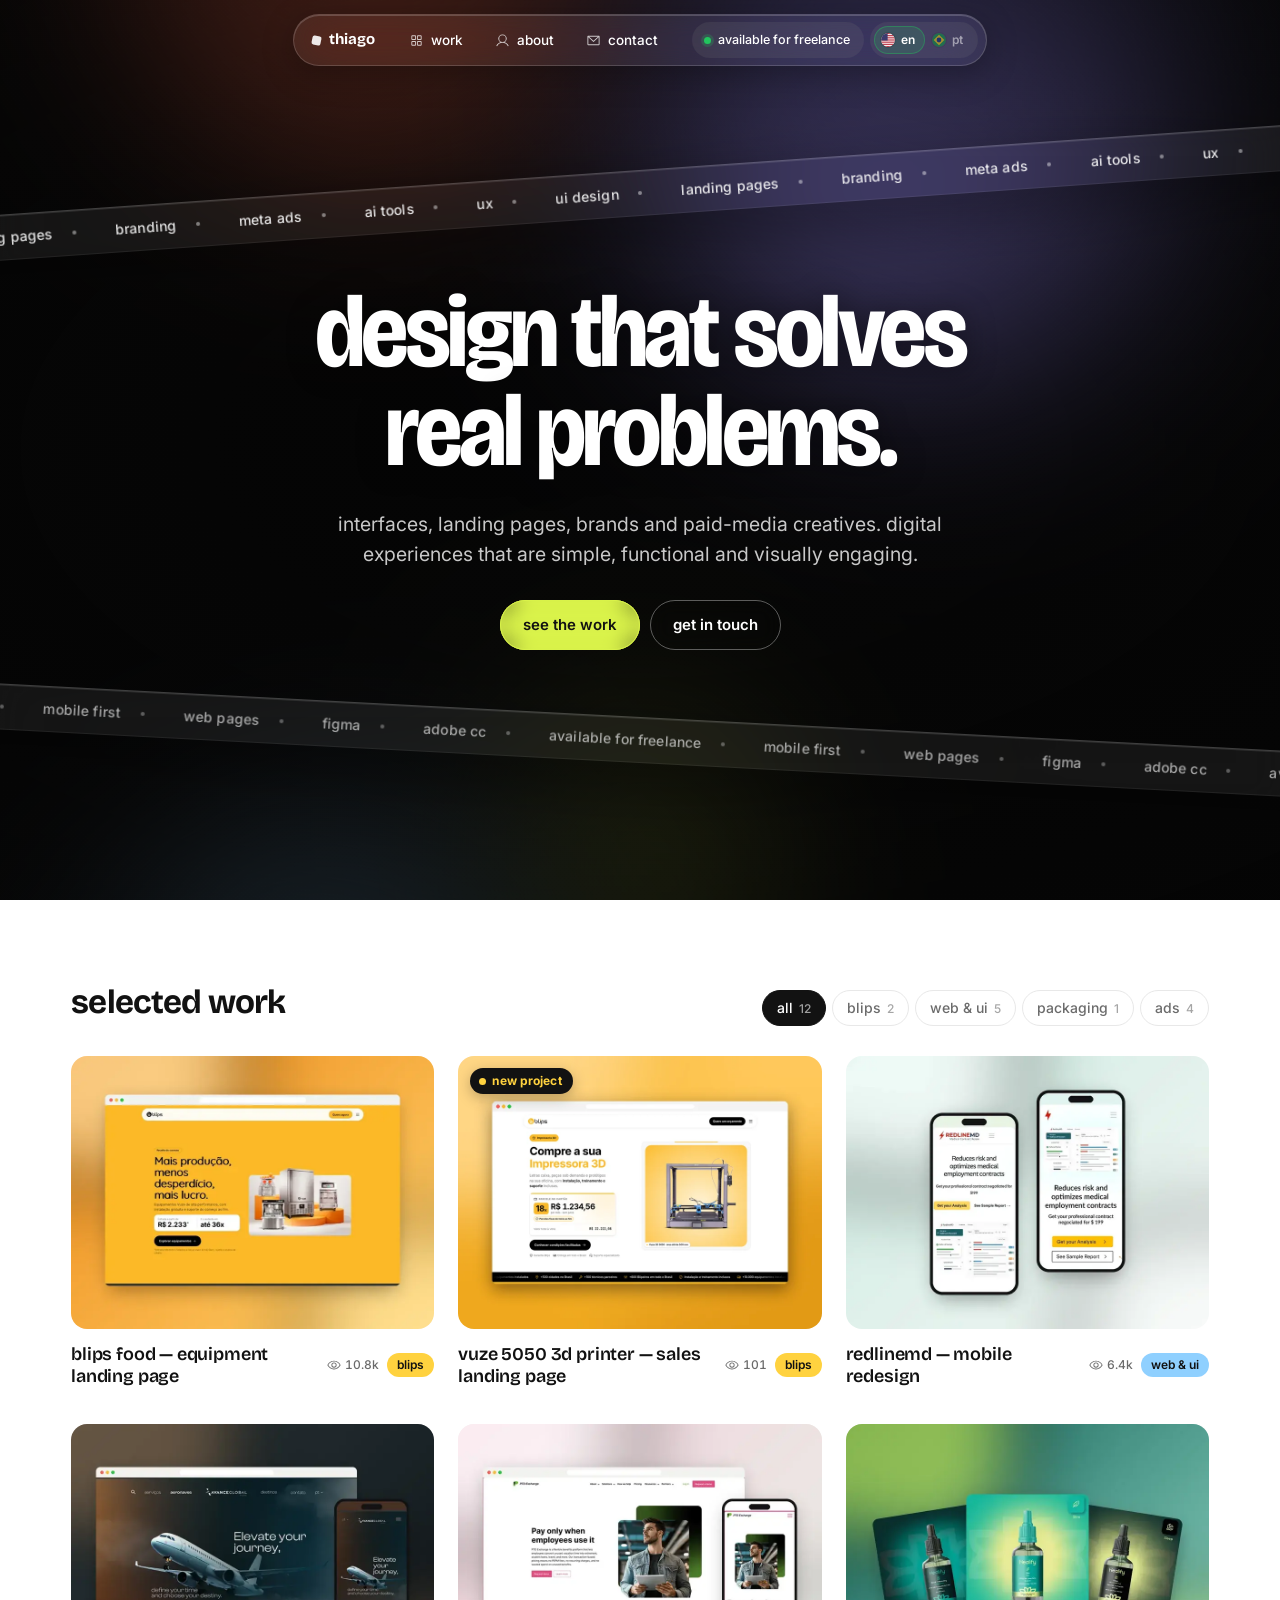
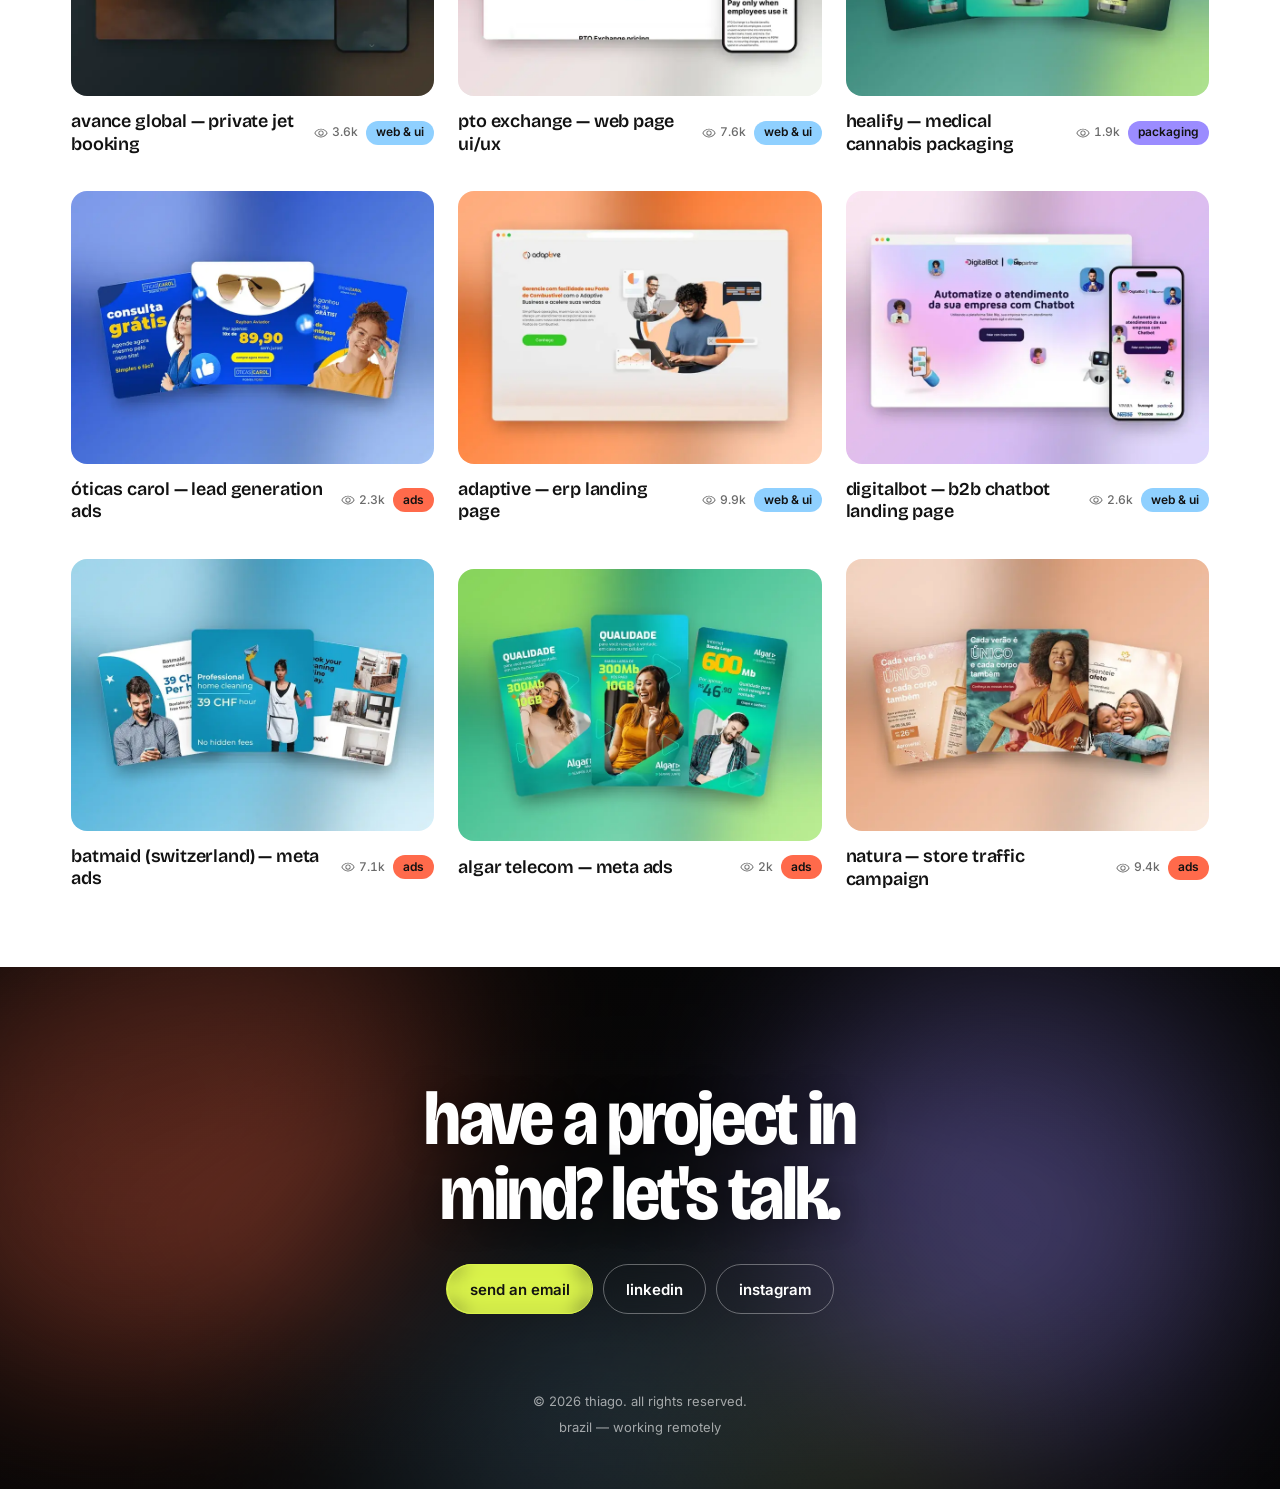
==== commit 15f753fb: "Add files via upload" ====
--- a/index.html
+++ b/index.html
@@ -129,6 +129,7 @@
   <div class="wrap">
     <div class="p-head">
       <span class="chip" id="p-chip"></span>
+      <span class="chip new" id="p-new" hidden></span>
       <h2 id="p-title"></h2>
       <div class="meta">
         <div><b id="p-cat"></b><span data-i18n="p.type">Type</span></div>
--- a/style.css
+++ b/style.css
@@ -293,6 +293,13 @@
 .chip.web{background:var(--sky)}
 .chip.brand{background:var(--violet)}
 .chip.ads{background:var(--coral)}
+.chip.new{background:var(--ink);color:var(--sun);margin-left:6px}
+.chip.new[hidden]{display:none}
+.card .thumb{position:relative}
+.tag-new{position:absolute;z-index:2;top:12px;left:12px;display:inline-flex;align-items:center;gap:6px;height:26px;padding:0 11px 0 9px;border-radius:999px;background:var(--ink);color:var(--sun);font-size:12px;font-weight:700;letter-spacing:.01em;box-shadow:0 4px 14px rgba(0,0,0,.25);pointer-events:none}
+.tag-new i{width:7px;height:7px;border-radius:50%;background:var(--sun);animation:tagpulse 1.8s ease-in-out infinite}
+@keyframes tagpulse{0%,100%{opacity:1;transform:scale(1)}50%{opacity:.45;transform:scale(.7)}}
+@media (prefers-reduced-motion:reduce){.tag-new i{animation:none}}
 
 /* ---------- sobre ---------- */
 .about{content-visibility:auto;contain-intrinsic-size:auto 900px}
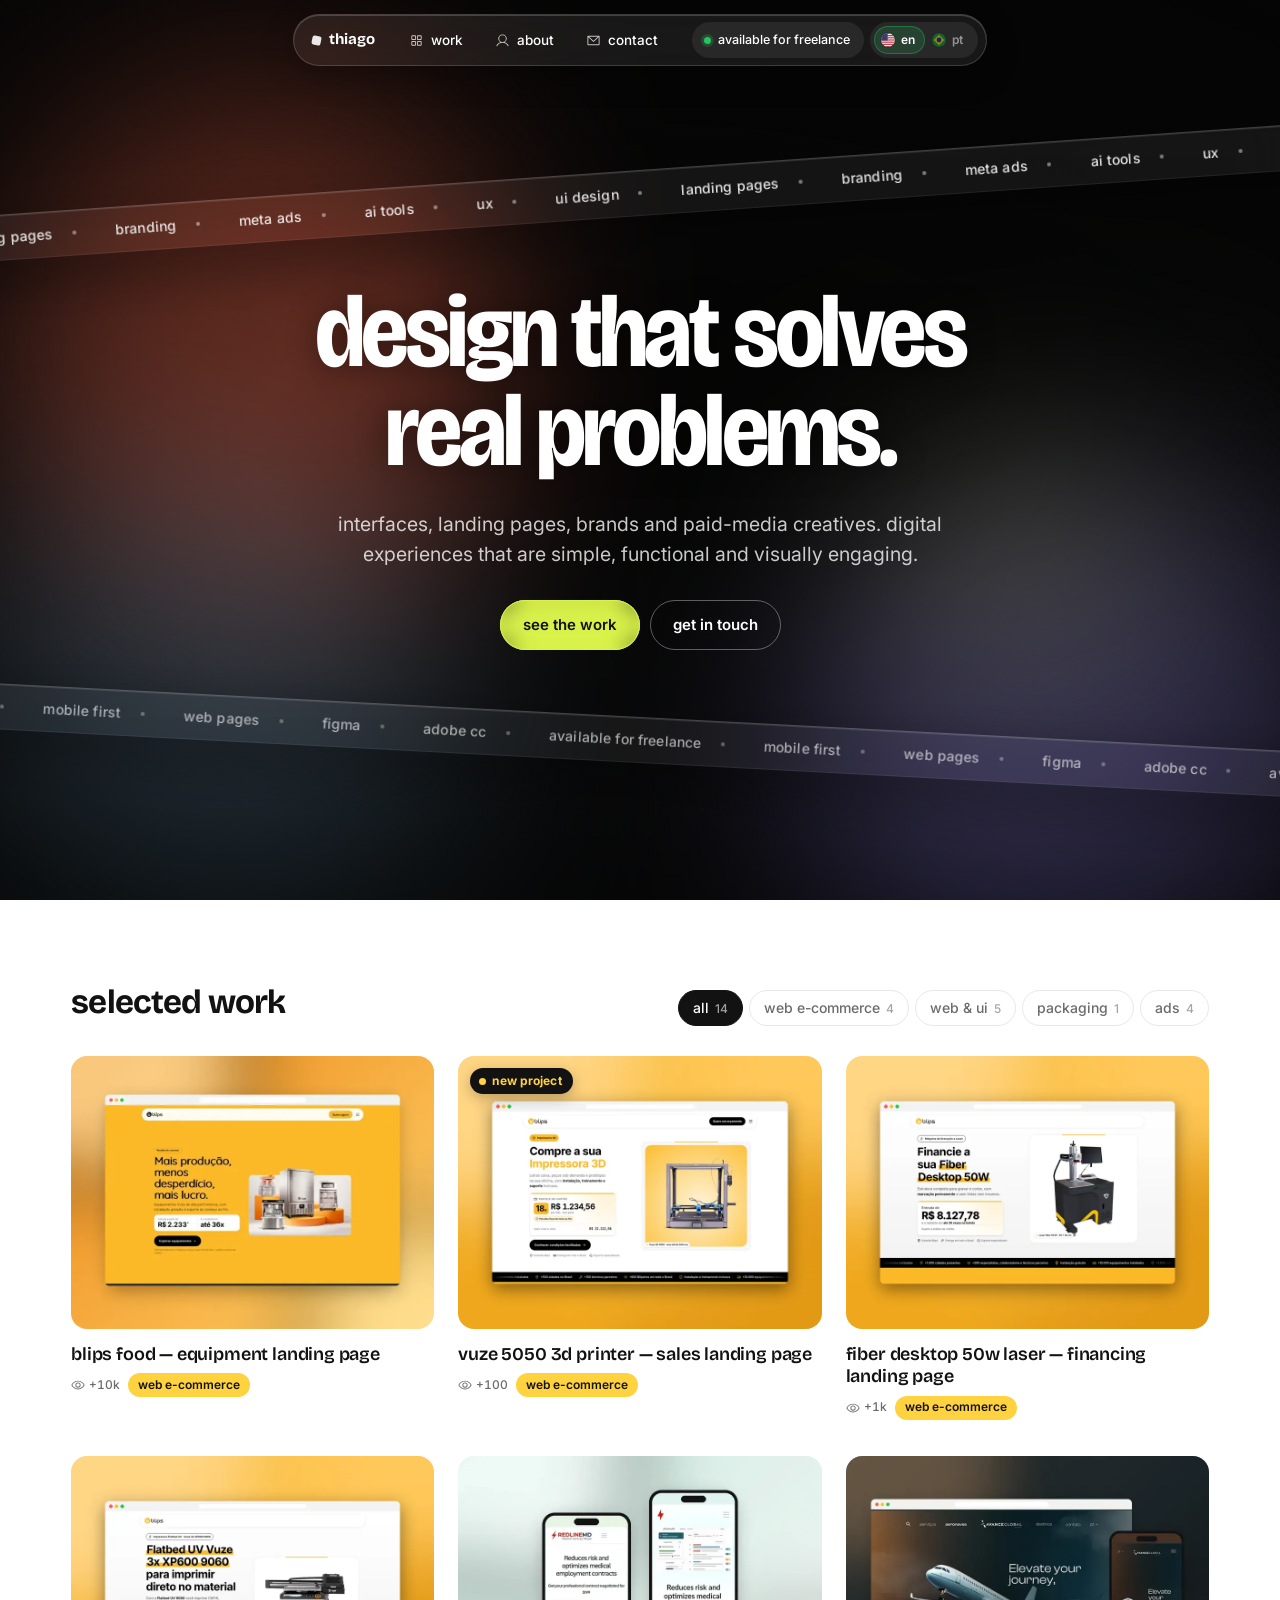
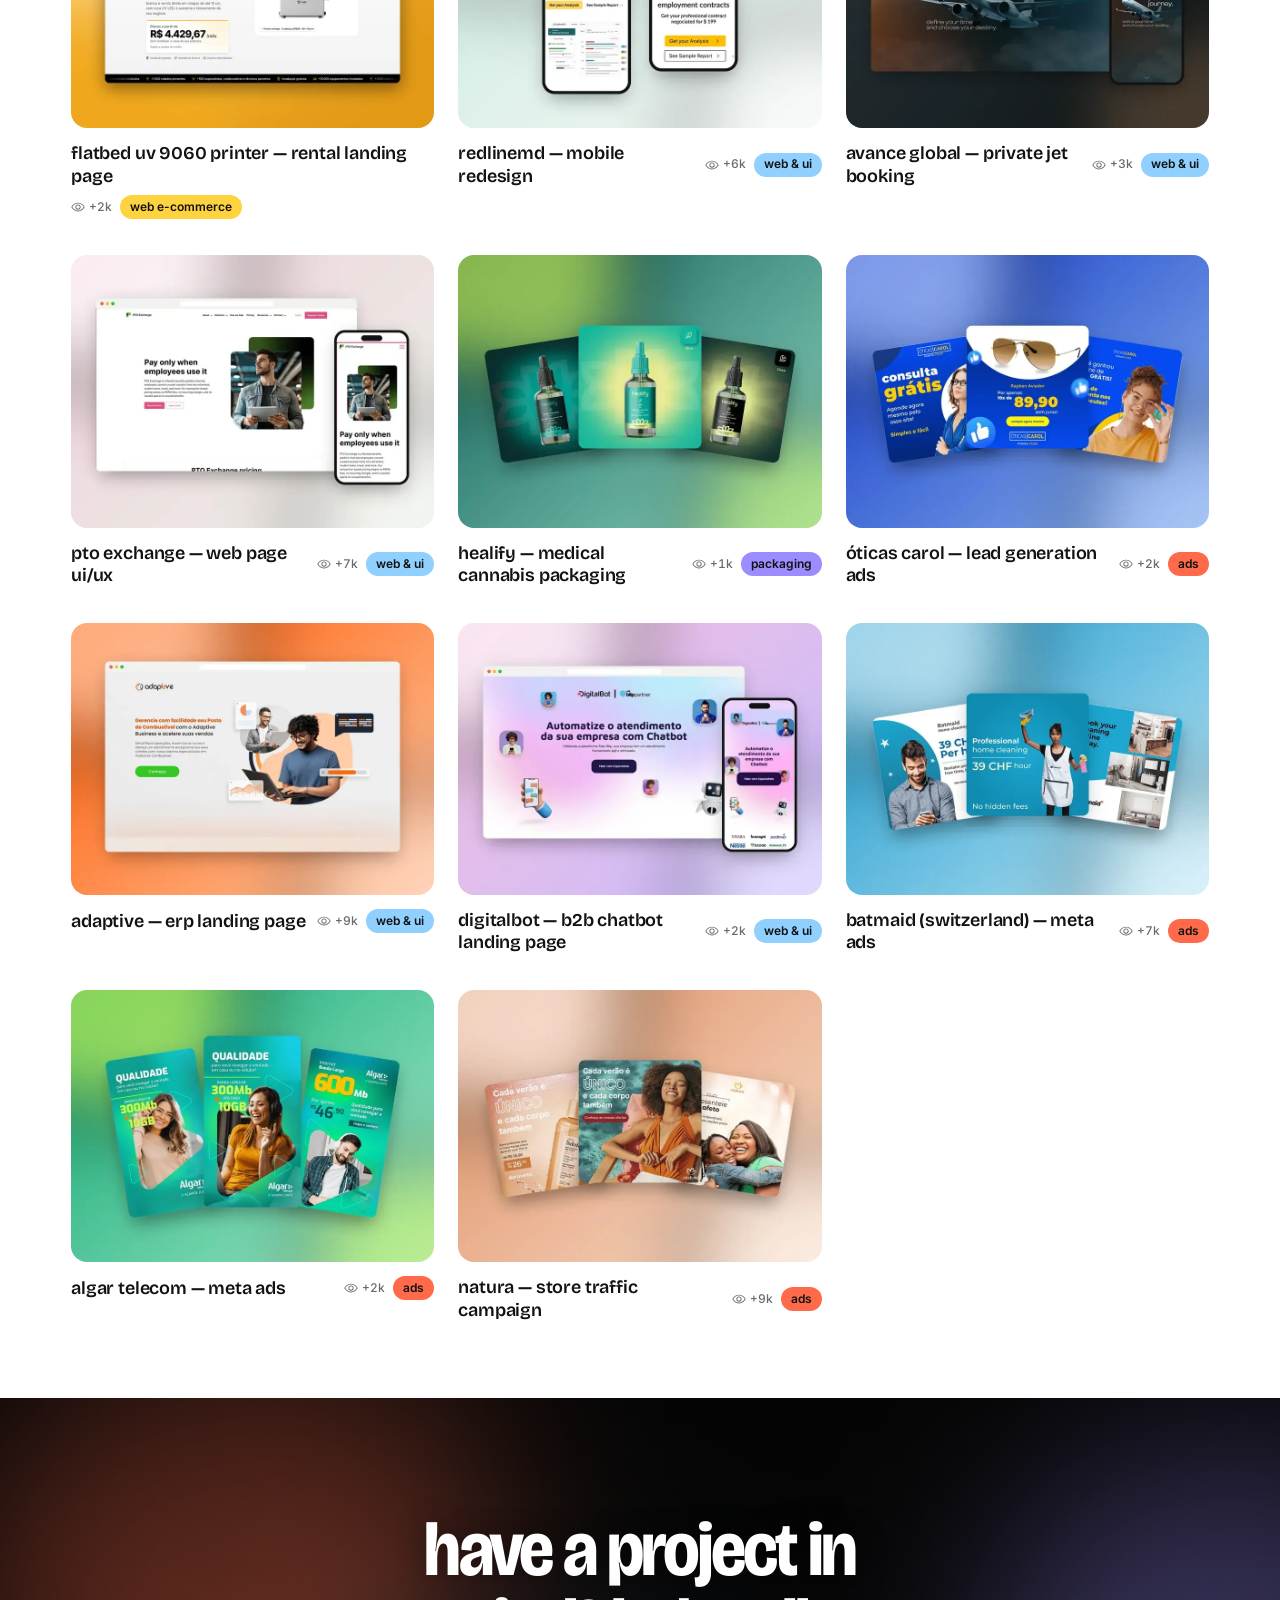
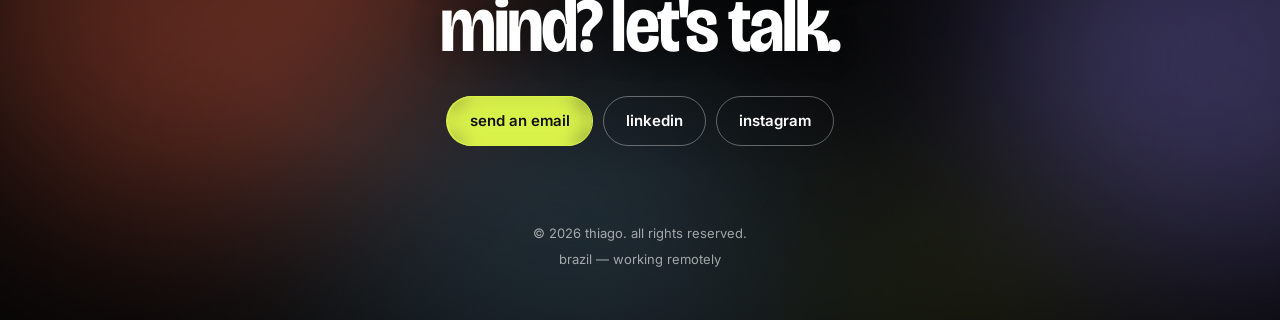
==== commit 7723a484: "Add files via upload" ====
--- a/index.html
+++ b/index.html
@@ -82,7 +82,7 @@
         <h2 data-i18n="work.title">Selected work</h2>
         <div class="filters" role="group" aria-label="Filter by type">
           <button type="button" data-filter="all" aria-pressed="true"><span data-i18n="filter.all">All</span><small></small></button>
-          <button type="button" data-filter="blips" aria-pressed="false"><span data-i18n="type.blips">Blips</span><small></small></button>
+          <button type="button" data-filter="blips" aria-pressed="false"><span data-i18n="type.blips">Web e-commerce</span><small></small></button>
           <button type="button" data-filter="web" aria-pressed="false"><span data-i18n="type.web">Web &amp; UI</span><small></small></button>
           <button type="button" data-filter="brand" aria-pressed="false"><span data-i18n="type.brand">Packaging</span><small></small></button>
           <button type="button" data-filter="ads" aria-pressed="false"><span data-i18n="type.ads">Ads</span><small></small></button>
--- a/style.css
+++ b/style.css
@@ -275,7 +275,7 @@
 .filters button[aria-pressed="true"]{background:var(--ink);color:#fff;border-color:var(--ink)}
 .filters button small{opacity:.6;margin-left:6px;font-size:12px}
 
-.grid{display:grid;grid-template-columns:repeat(auto-fill,minmax(min(100%,340px),1fr));gap:clamp(24px,3vw,36px) clamp(16px,2vw,24px)}
+.grid{display:grid;align-items:start;grid-template-columns:repeat(auto-fill,minmax(min(100%,340px),1fr));gap:clamp(24px,3vw,36px) clamp(16px,2vw,24px)}
 .card{display:block;text-align:left;width:100%}
 .card.is-hidden{display:none}
 .card .thumb{
@@ -284,7 +284,8 @@
 }
 .card:hover .thumb{transform:translateY(-4px)}
 .card .thumb img{width:100%;height:100%;object-fit:cover;display:block}
-.card .cap{display:flex;justify-content:space-between;gap:12px;align-items:center;margin-top:14px}
+.card .cap{display:flex;flex-wrap:wrap;justify-content:space-between;gap:8px 12px;align-items:center;margin-top:14px}
+.card .cap h3{flex:1 1 210px;min-width:0}
 .card h3{font-family:var(--disp);font-weight:600;font-size:clamp(16px,.35vw + 14.5px,18px);letter-spacing:-.01em;line-height:1.25}
 .card .meta{flex:none;display:flex;align-items:center;gap:8px}
 .card .views{display:inline-flex;align-items:center;gap:4px;font-size:12px;font-weight:500;color:var(--ink-2);font-variant-numeric:tabular-nums}
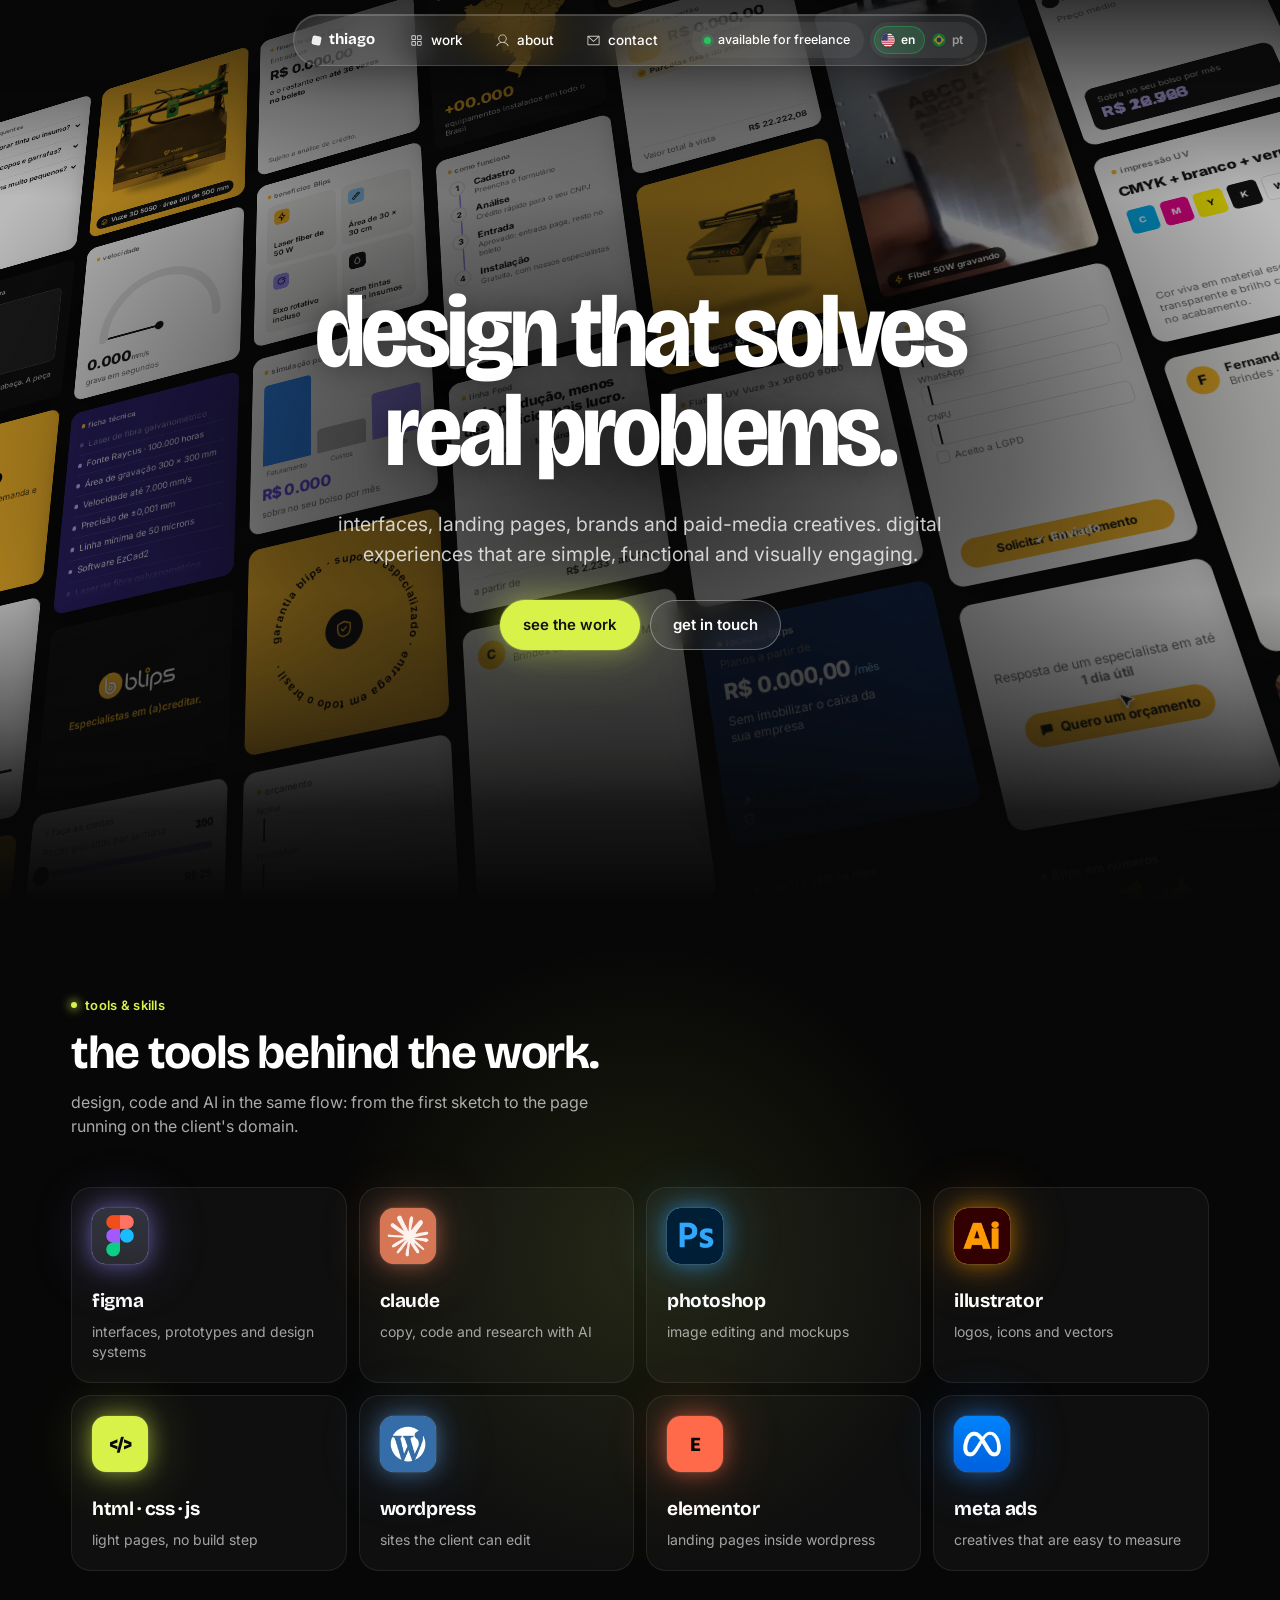
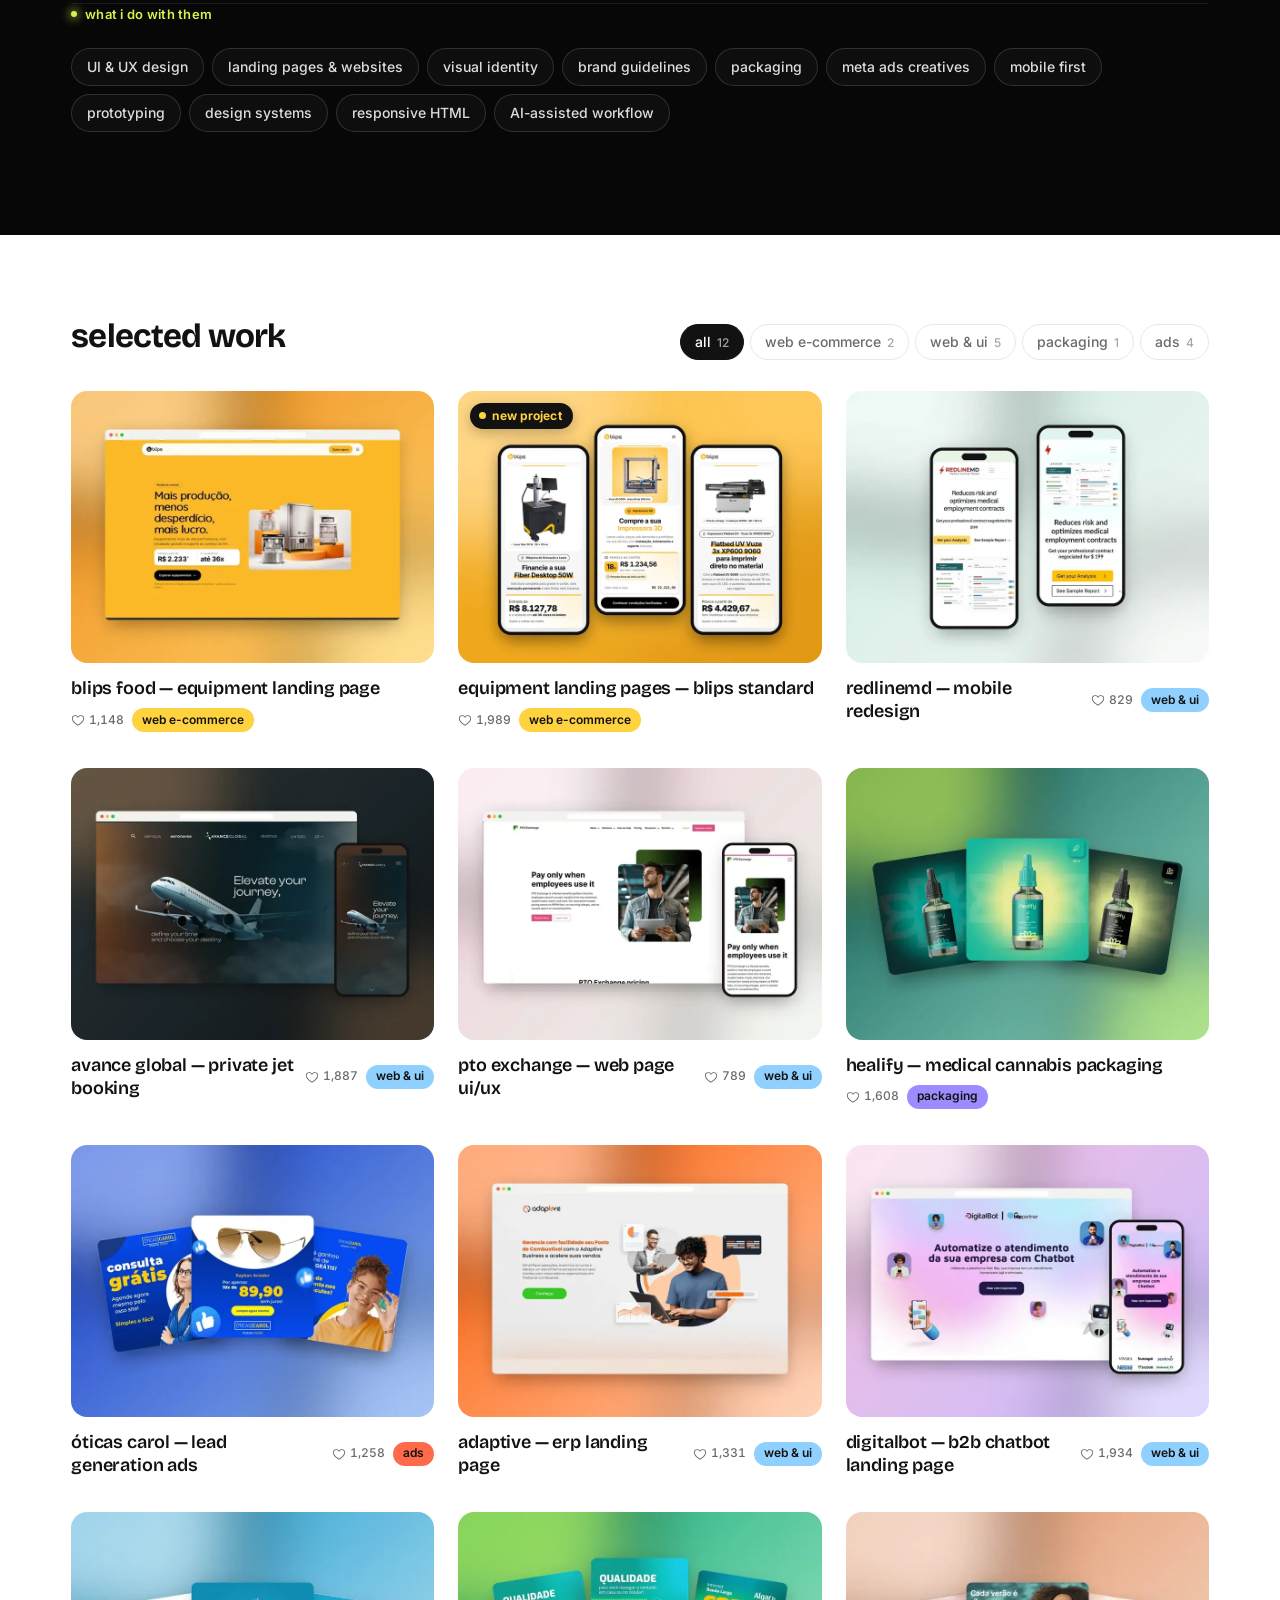
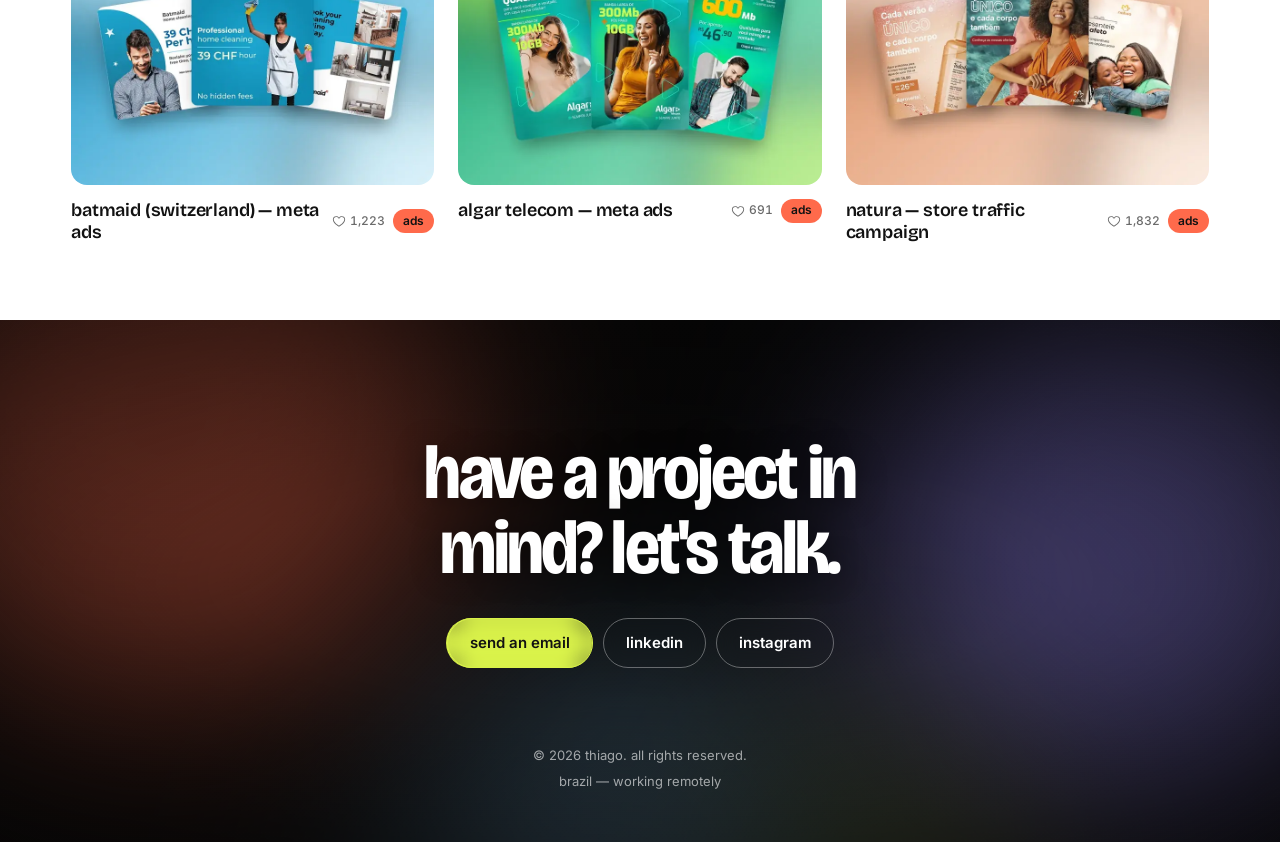
==== commit 455824d5: "Add files via upload" ====
--- a/index.html
+++ b/index.html
@@ -14,7 +14,7 @@
 <link rel="preconnect" href="https://fonts.gstatic.com" crossorigin>
 <link href="https://fonts.googleapis.com/css2?family=Bricolage+Grotesque:opsz,wdth,wght@12..96,75..100,300..800&family=Inter:wght@400;500;600&display=swap" rel="stylesheet">
 
-<link rel="stylesheet" href="style.css">
+<link rel="stylesheet" href="style.css?v=20261015-2">
 </head>
 <body>
 
@@ -55,16 +55,11 @@
 <main id="top">
 
   <section class="hero" aria-label="Intro">
-    <div class="blob blob-1" aria-hidden="true"></div>
-    <div class="blob blob-2" aria-hidden="true"></div>
-    <div class="blob blob-3" aria-hidden="true"></div>
-    <div class="blob blob-4" aria-hidden="true"></div>
-    <div class="blob blob-cursor" aria-hidden="true"></div>
+    <!-- mural com as peças do portfólio em movimento (montado pelo script.js) -->
+    <div class="wall" id="wall" aria-hidden="true"></div>
 
 
     <div class="hero-stage">
-      <div class="band band-1" aria-hidden="true"><div class="track" id="band-1"></div></div>
-      <div class="band band-2" aria-hidden="true"><div class="track" id="band-2"></div></div>
     <div class="hero-inner">
       <h1 data-i18n="hero.title">Design that solves real problems.</h1>
       <p data-i18n="hero.text">Interfaces, landing pages, brands and paid-media creatives. Digital experiences that are simple, functional and visually engaging.</p>
@@ -73,6 +68,22 @@
         <a class="btn" href="#contact" data-page="contact" data-i18n="hero.cta2">Get in touch</a>
       </div>
     </div>
+    </div>
+  </section>
+
+  <!-- ---------- ferramentas e skills (fundo preto, emenda o hero com os trabalhos) ---------- -->
+  <section class="tools" id="ferramentas" aria-labelledby="tools-title">
+    <div class="wrap">
+      <div class="tools-head">
+        <span class="eyebrow" data-i18n="tools.kicker">Tools &amp; skills</span>
+        <h2 id="tools-title" data-i18n="tools.title">The tools behind the work.</h2>
+        <p data-i18n="tools.lead">Design, code and AI in the same flow: from the first sketch to the page running on the client's domain.</p>
+      </div>
+      <div class="tools-grid" id="tools-grid"></div>
+      <div class="skills">
+        <span class="eyebrow" data-i18n="tools.skills">What I do with them</span>
+        <div class="skills-row" id="skills-row"></div>
+      </div>
     </div>
   </section>
 
@@ -152,6 +163,14 @@
       <div id="p-desc"></div>
     </div>
     <div class="p-gallery" id="p-gallery"></div>
+    <div class="p-like">
+      <p data-i18n="like.ask">Did you like this project?</p>
+      <button type="button" class="like-btn" id="p-like" aria-pressed="false">
+        <svg class="heart" viewBox="0 0 256 256" aria-hidden="true"><path class="h-o" fill="currentColor" d="M178 40c-20.65 0-38.73 8.88-50 23.89C116.73 48.88 98.65 40 78 40a62.07 62.07 0 0 0-62 62c0 70 103.79 126.66 108.21 129a8 8 0 0 0 7.58 0C136.21 228.66 240 172 240 102a62.07 62.07 0 0 0-62-62Zm-50 174.8C109.74 204.16 32 155.69 32 102a46.06 46.06 0 0 1 46-46c19.45 0 35.78 10.36 42.6 27a8 8 0 0 0 14.8 0c6.82-16.67 23.15-27 42.6-27a46.06 46.06 0 0 1 46 46c0 53.61-77.76 102.15-96 112.8Z"/><path class="h-f" fill="currentColor" d="M240 102c0 70-103.79 126.66-108.21 129a8 8 0 0 1-7.58 0C119.79 228.66 16 172 16 102a62.07 62.07 0 0 1 62-62c20.65 0 38.73 8.88 50 23.89C139.27 48.88 157.35 40 178 40a62.07 62.07 0 0 1 62 62Z"/></svg>
+        <span class="like-label">Like</span>
+        <span class="like-n"></span>
+      </button>
+    </div>
   </div>
 
   <div class="p-nav">
@@ -214,6 +233,6 @@
   </div>
 </section>
 
-<script src="script.js"></script>
+<script src="script.js?v=20261015-2"></script>
 </body>
 </html>
--- a/style.css
+++ b/style.css
@@ -112,25 +112,18 @@
 .nav.open .menu-panel{display:block}
 @keyframes menuIn{from{opacity:0;transform:translateY(-8px)}to{opacity:1;transform:none}}
 
-/* ---------- hero: fundo preto, blurs coloridos e faixas de vidro ---------- */
-/* tudo é fluido: tamanhos e posições derivam da largura E da altura da tela,
-   e as faixas reservam o próprio espaço para nunca cruzarem o texto */
+/* ---------- hero: fundo preto com o mural de criativos em movimento ---------- */
 .hero{
   --nav-space:calc(78px + env(safe-area-inset-top,0px));
-  --band-h:clamp(32px, 2.2vw + 22px, 46px);
-  --tilt:4deg;
-  --tilt-room:clamp(18px, 4.2vw, 60px);
   --gap:clamp(24px, 4.5vh, 56px);
   position:relative;overflow:hidden;isolation:isolate;
   background:#070707;color:#fff;
   min-height:100svh;display:flex;align-items:center;justify-content:center;
   padding:var(--nav-space) var(--pad) clamp(24px,5vh,64px);
 }
-/* palco: as faixas ficam presas ao bloco de texto (logo acima e logo abaixo), em qualquer tela */
-/* palco: as faixas ficam presas ao bloco de texto, logo acima e logo abaixo */
 .hero-stage{
   position:relative;z-index:1;width:100%;display:flex;justify-content:center;
-  padding:calc(var(--band-h) + var(--tilt-room) + var(--gap)) 0;
+  padding:clamp(24px,5vh,56px) 0;
 }
 @supports not (min-height:100svh){.hero{min-height:100vh}}
 @media (min-height:1100px){.hero{min-height:1000px}}
@@ -147,36 +140,355 @@
 .blob-cursor{width:clamp(200px,28vw,420px);aspect-ratio:1;left:0;top:0;translate:-50% -50%;
   background:#C9B8FF;opacity:0;transition:opacity .8s var(--ease)}
 .hero.hover .blob-cursor{opacity:.32}
-/* escurece por cima dos blobs, mais forte nas bordas */
+/* o fundo do hero é o mural: escurece mais no meio (atrás do texto) e funde com o preto em cima e embaixo */
 .hero::after{
   content:"";position:absolute;inset:0;pointer-events:none;
   background:
-    radial-gradient(120% 90% at 50% 50%,rgba(5,5,5,.22) 25%,rgba(5,5,5,.88) 100%),
-    rgba(5,5,5,.34);
-}
-
-.band{
-  position:absolute;left:50%;width:130vw;margin-left:-65vw;height:var(--band-h);z-index:1;
-  display:flex;align-items:center;overflow:hidden;
-  font-family:var(--sans);font-weight:500;font-size:clamp(11px, .35vw + 9.5px, 14px);letter-spacing:.01em;
-  white-space:nowrap;pointer-events:none;user-select:none;color:rgba(255,255,255,.88);
-  background:rgba(255,255,255,.06);
-  backdrop-filter:blur(18px) saturate(1.3);-webkit-backdrop-filter:blur(18px) saturate(1.3);
-  border-top:1px solid rgba(255,255,255,.18);border-bottom:1px solid rgba(255,255,255,.06);
-  box-shadow:0 20px 60px rgba(0,0,0,.4),inset 0 1px 0 rgba(255,255,255,.1);
-}
-.band .track{display:flex;will-change:transform}
-.band span{padding:0 1.4em;display:inline-flex;align-items:center;gap:1.4em}
-.band span::after{content:"";width:4px;height:4px;border-radius:50%;background:currentColor;opacity:.5}
-.band-1{top:calc(var(--tilt-room) * .5);transform:rotate(calc(var(--tilt) * -1));animation:swayA 14s ease-in-out infinite alternate}
-.band-2{bottom:calc(var(--tilt-room) * .5);transform:rotate(calc(var(--tilt) * .75));color:rgba(255,255,255,.62);animation:swayB 17s ease-in-out infinite alternate}
-.band-1 .track{animation:slideL 55s linear infinite}
-.band-2 .track{animation:slideR 68s linear infinite}
-/* as faixas balançam devagar: giram um pouco e sobem/descem */
-@keyframes swayA{from{transform:rotate(calc(var(--tilt) * -1 - 1deg)) translate3d(0,-6px,0)}to{transform:rotate(calc(var(--tilt) * -1 + 1deg)) translate3d(0,6px,0)}}
-@keyframes swayB{from{transform:rotate(calc(var(--tilt) * .75 + 1deg)) translate3d(0,5px,0)}to{transform:rotate(calc(var(--tilt) * .75 - 1deg)) translate3d(0,-5px,0)}}
-@keyframes slideL{from{transform:translateX(0)}to{transform:translateX(-50%)}}
-@keyframes slideR{from{transform:translateX(-50%)}to{transform:translateX(0)}}
+    radial-gradient(58% 54% at 50% 52%,rgba(7,7,7,.86) 0%,rgba(7,7,7,.64) 50%,rgba(7,7,7,.28) 100%),
+    linear-gradient(180deg,rgba(7,7,7,.75) 0%,rgba(7,7,7,0) 22%,rgba(7,7,7,0) 66%,rgba(7,7,7,.88) 90%,#070707 100%);
+}
+
+/* ---------- hero: mural de mini criativos em movimento ---------- */
+.wall{position:absolute;inset:0;overflow:hidden;pointer-events:none;user-select:none;opacity:0;transition:opacity 1.6s var(--ease);
+  perspective:1400px;perspective-origin:50% 40%}
+.wall.on{opacity:1}
+/* o mural é um plano inclinado em 3D (ângulo fixo, sem interação com o mouse) */
+.wall__move{position:absolute;left:50%;top:50%;transform-style:preserve-3d;
+  transform:translate(-50%,-50%) rotateX(28deg) rotateY(-16deg) rotateZ(-7deg) translateZ(-120px)}
+.wall__tilt{display:flex;align-items:flex-start;gap:var(--g)}
+.wall .wcol{flex:none;width:var(--cw);height:var(--colh)}
+.wtrack{display:flex;flex-direction:column;gap:var(--g);padding-bottom:var(--g);will-change:transform;animation:wallUp var(--dur,80s) linear infinite}
+.wall .wcol:nth-child(even) .wtrack{animation-direction:reverse}
+@keyframes wallUp{from{transform:translate3d(0,0,0)}to{transform:translate3d(0,-50%,0)}}
+.wall .wcard{position:relative;flex:none;border-radius:14px;overflow:hidden;background:#161616;contain:layout paint;
+  box-shadow:0 18px 40px rgba(0,0,0,.5),inset 0 0 0 1px rgba(255,255,255,.07);
+  font-size:calc(var(--cw) * .06);line-height:1.25;--T:8s;--dl:0s}
+.wall.paused *{animation-play-state:paused!important}
+.wall.still *{animation:none!important}
+
+/* ----- base dos criativos (marca Blips: amarelo #FCBA28, preto, neutros; roxo e azul nos gráficos) ----- */
+/* zera o que o hero aplica em <p> e .btn, para o texto dos criativos nunca sair branco sobre o amarelo */
+.wall .wc p{margin:0;max-width:none;font-size:.85em;line-height:1.35;color:inherit;text-wrap:pretty}
+.wall .wc h4,.wall .wc h5{margin:0;color:inherit}
+.wall .wc .btn{border:0;height:auto;padding:0;background:none;color:inherit;backdrop-filter:none;-webkit-backdrop-filter:none;box-shadow:none;transition:none}
+.wall .wc--blue{background:#0F2A5C;color:#fff}
+.wall .wc--violet{background:#2A1F6B;color:#fff}
+.wall .wc--blue small,.wall .wc--violet small,.wall .wc--blue .wc__eb,.wall .wc--violet .wc__eb{color:rgba(255,255,255,.72)}
+.wall .wc--blue .wc__eb::before{background:#8FD0FF}.wall .wc--violet .wc__eb::before{background:#C9B8FF}
+.wall .wc{position:absolute;inset:0;padding:1.1em;display:flex;flex-direction:column;gap:.5em;font-family:var(--sans);color:#111;text-transform:none}
+.wall .wc--white{background:#fff}
+.wall .wc--soft{background:#F3F3F1}
+.wall .wc--yellow{background:#FCBA28;color:#000}
+.wall .wc--black{background:#0E0E0E;color:#fff}
+.wall .wc small{font-size:.8em;color:#6B6B6B;display:block}
+.wall .wc--black small,.wall .wc--black .wc__eb{color:rgba(255,255,255,.72)}
+.wall .wc--yellow small{color:rgba(0,0,0,.65)}
+.wall .wc__eb{display:inline-flex;align-items:center;gap:.4em;font-style:normal;font-size:.72em;font-weight:600;letter-spacing:.02em;color:#6B6B6B}
+.wall .wc__eb::before{content:"";width:.55em;height:.55em;border-radius:50%;background:#FCBA28}
+.wall .wc__eb.inv::before{background:#FCBA28}
+.wall .wc .wi{width:1.1em;height:1.1em;flex:none}
+.wall .wc .price{font-weight:800;font-size:1.55em;letter-spacing:-.02em;line-height:1;display:inline-flex;align-items:baseline;font-variant-numeric:tabular-nums}
+.wall .wc .chip-ok{display:inline-flex;align-items:center;gap:.4em;align-self:flex-start;height:1.9em;padding:0 .7em;border-radius:999px;background:#FFF3D1;color:#111;font-size:.8em;font-weight:600}
+.wall .wc .chip-ok .wi{width:1em;height:1em;color:#000;background:#FCBA28;border-radius:50%;padding:.1em}
+.wall .wc .line{margin-top:auto;display:flex;justify-content:space-between;align-items:center;border-top:1px solid #E8E8E8;padding-top:.6em;font-size:.8em;color:#6B6B6B}
+.wall .wc .line em{font-style:normal;font-weight:600;color:#111;font-variant-numeric:tabular-nums}
+.wall .wc__logo{height:1.6em;width:auto}
+/* número que conta: cada dígito rola de 0 até o valor */
+.wall .od{display:inline-flex;line-height:1}
+.wall .od__d{display:block;height:1em;overflow:hidden}
+.wall .od__col{display:flex;flex-direction:column;animation:odo var(--T) cubic-bezier(.3,.9,.3,1) infinite;animation-delay:calc(var(--dl) + var(--o,0s))}
+.wall .od__col span{display:block;height:1em;line-height:1}
+@keyframes odo{0%,6%{transform:translateY(0)}36%,84%{transform:translateY(calc(var(--n) * -1em))}100%{transform:translateY(0)}}
+
+/* parcela */
+.wall .wc--parcela .row{display:flex;align-items:center;gap:.7em;margin-top:.3em}
+.wall .wc--parcela .pill-x{flex:none;display:inline-flex;align-items:baseline;justify-content:center;width:2.6em;height:2.6em;border-radius:.8em;background:#FCBA28;font-weight:800;font-size:1.2em;animation:popIn var(--T) var(--ease) infinite;animation-delay:var(--dl)}
+.wall .wc--parcela .pill-x small{font-size:.55em;color:#000;display:inline;font-weight:700}
+.wall .wc--parcela .chip-ok{animation:slideUp var(--T) var(--ease) infinite;animation-delay:calc(var(--dl) + .5s)}
+@keyframes popIn{0%,5%{transform:scale(.4);opacity:0}14%{transform:scale(1.08);opacity:1}18%,88%{transform:scale(1);opacity:1}100%{transform:scale(.4);opacity:0}}
+@keyframes slideUp{0%,8%{transform:translateY(.8em);opacity:0}18%,88%{transform:none;opacity:1}100%{transform:translateY(.8em);opacity:0}}
+
+/* entrada + boleto */
+.wall .wc--entrada .price{margin:.1em 0 .2em}
+.wall .wc--entrada p{font-size:.85em;line-height:1.35}
+.wall .wc--entrada .boleto{margin-top:auto;display:flex;gap:2px;height:2.2em;align-items:stretch;clip-path:inset(0 100% 0 0);animation:boleto var(--T) var(--ease) infinite;animation-delay:calc(var(--dl) + .6s)}
+.wall .wc--entrada .boleto i{flex:1;background:#111}
+.wall .wc--entrada .boleto i:nth-child(3n){flex:2}.wall .wc--entrada .boleto i:nth-child(5n){flex:.5}.wall .wc--entrada .boleto i:nth-child(7n){flex:1.5}
+.wall .wc--entrada .note{font-size:.7em}
+@keyframes boleto{0%,10%{clip-path:inset(0 100% 0 0)}45%,88%{clip-path:inset(0 0 0 0)}100%{clip-path:inset(0 100% 0 0)}}
+
+/* prazo: seletor que desliza */
+.wall .wc--prazo .seg{position:relative;display:grid;grid-template-columns:repeat(3,1fr);background:#F3F3F1;border-radius:999px;padding:.25em;margin-top:.4em;font-weight:600;font-size:.9em}
+.wall .wc--prazo .seg span{position:relative;z-index:1;text-align:center;padding:.5em 0}
+.wall .wc--prazo .seg__knob{position:absolute;left:.25em;top:.25em;bottom:.25em;width:calc((100% - .5em) / 3);border-radius:999px;background:#FCBA28;animation:knob var(--T) var(--ease) infinite;animation-delay:var(--dl)}
+.wall .wc--prazo .vals{position:relative;height:1.6em;margin-top:.6em}
+.wall .wc--prazo .vals strong{position:absolute;inset:0;font-size:1.5em;font-weight:800;letter-spacing:-.02em;line-height:1;font-variant-numeric:tabular-nums;animation:val3 var(--T) var(--ease) infinite;animation-delay:var(--dl);opacity:0}
+.wall .wc--prazo .vals strong:nth-child(2){animation-name:val3b}.wall .wc--prazo .vals strong:nth-child(3){animation-name:val3c}
+@keyframes knob{0%,28%{transform:translateX(0)}36%,62%{transform:translateX(100%)}70%,100%{transform:translateX(200%)}}
+@keyframes val3{0%,28%{opacity:1;transform:none}36%,100%{opacity:0;transform:translateY(-.4em)}}
+@keyframes val3b{0%,30%{opacity:0;transform:translateY(.4em)}38%,62%{opacity:1;transform:none}70%,100%{opacity:0;transform:translateY(-.4em)}}
+@keyframes val3c{0%,64%{opacity:0;transform:translateY(.4em)}72%,100%{opacity:1;transform:none}}
+.wall .wc--prazo small{margin-top:auto}
+
+/* plano mensal */
+.wall .wc--plano .price{color:#fff;margin:.15em 0}
+.wall .wc--plano .price em{font-style:normal;font-size:.5em;font-weight:500;color:#8FD0FF;margin-left:.3em;animation:blink var(--T) ease-in-out infinite;animation-delay:var(--dl)}
+.wall .wc--plano p{font-size:.85em;color:rgba(255,255,255,.8)}
+.wall .wc--plano .tags{margin-top:auto;display:flex;flex-direction:column;gap:.4em;font-size:.78em}
+.wall .wc--plano .tags span{display:inline-flex;align-items:center;gap:.5em;animation:slideUp var(--T) var(--ease) infinite;animation-delay:calc(var(--dl) + .4s)}
+.wall .wc--plano .tags span:last-child{animation-delay:calc(var(--dl) + .8s)}
+.wall .wc--plano .tags .wi{color:#8FD0FF}
+@keyframes blink{0%,100%{opacity:1}50%{opacity:.35}}
+
+/* título com marca-texto */
+.wall .wc--headline{justify-content:flex-start;gap:.6em}
+.wall .wc--headline .tag-top{display:inline-flex;align-items:center;gap:.4em;align-self:flex-start;height:1.9em;padding:0 .7em;border-radius:999px;border:1px solid rgba(0,0,0,.45);font-size:.72em;font-weight:600}
+.wall .wc--headline h4{font-size:1.5em;font-weight:800;letter-spacing:-.025em;line-height:1.08;margin:.1em 0}
+.wall .wc--headline mark{color:inherit;background:linear-gradient(#111,#111) no-repeat 0 100%/0% .2em;-webkit-box-decoration-break:clone;box-decoration-break:clone;padding:0 .04em;margin:0 -.04em;
+  animation:marker var(--T) var(--ease) infinite;animation-delay:calc(var(--dl) + .3s)}
+@keyframes marker{0%,6%{background-size:0% .2em}26%,86%{background-size:100% .2em}100%{background-size:0% .2em}}
+.wall .wc--headline p{font-size:.85em;line-height:1.35;color:rgba(0,0,0,.75)}
+.wall .wc--headline .arrow{margin-top:auto;display:inline-flex;align-items:center;gap:.5em;align-self:flex-start;height:2.4em;padding:0 1em;border-radius:999px;background:#111;color:#fff;font-size:.8em;font-weight:600;animation:slideUp var(--T) var(--ease) infinite;animation-delay:calc(var(--dl) + 1s)}
+.wall .wc--headline .arrow .wi{color:#FCBA28}
+
+/* produto flutuando */
+.wall .wc--prod{padding:0}
+.wall .wc--prod img{position:absolute;left:12%;top:8%;width:76%;height:66%;object-fit:contain;mix-blend-mode:multiply;animation:floatY 5.5s ease-in-out infinite alternate;animation-delay:var(--dl)}
+.wall .wc--prod .shadow{position:absolute;left:22%;right:22%;top:72%;height:7%;border-radius:50%;background:rgba(0,0,0,.28);filter:blur(5px);animation:shadowP 5.5s ease-in-out infinite alternate;animation-delay:var(--dl)}
+.wall .wc--prod .lbl{position:absolute;left:1em;bottom:1em;display:inline-flex;align-items:center;gap:.4em;height:2em;padding:0 .7em;border-radius:999px;background:#111;color:#fff;font-size:.72em;font-weight:600;animation:slideUp var(--T) var(--ease) infinite;animation-delay:calc(var(--dl) + .4s)}
+.wall .wc--prod .lbl .wi{color:#FCBA28}
+@keyframes floatY{from{transform:translateY(-3%) rotate(-1.5deg)}to{transform:translateY(3%) rotate(1.5deg)}}
+@keyframes shadowP{from{transform:scaleX(.85);opacity:.6}to{transform:scaleX(1.05);opacity:1}}
+
+/* Blips em números: mapa com pinos */
+.wall .wc--numeros .map{position:relative;flex:1;min-height:0;display:flex;justify-content:center}
+.wall .wc--numeros .map img{height:100%;width:auto;max-width:100%;object-fit:contain;filter:drop-shadow(0 10px 18px rgba(0,0,0,.6))}
+.wall .wc--numeros .map i{position:absolute;left:var(--x);top:var(--y);width:.7em;height:.7em;margin:-.35em;border-radius:50%;background:#8FD0FF;box-shadow:0 0 0 .25em rgba(143,208,255,.35);opacity:0;animation:pin var(--T) var(--ease) infinite;animation-delay:calc(var(--dl) + .2s)}
+.wall .wc--numeros .map i:nth-child(3){animation-delay:calc(var(--dl) + .7s)}.wall .wc--numeros .map i:nth-child(4){animation-delay:calc(var(--dl) + 1.2s)}
+.wall .wc--numeros .map i:nth-child(5){animation-delay:calc(var(--dl) + 1.7s)}.wall .wc--numeros .map i:nth-child(6){animation-delay:calc(var(--dl) + 2.2s)}.wall .wc--numeros .map i:nth-child(7){animation-delay:calc(var(--dl) + 2.7s)}
+@keyframes pin{0%,4%{opacity:0;transform:scale(.2)}12%{opacity:1;transform:scale(1.4)}16%,88%{opacity:1;transform:scale(1)}100%{opacity:0;transform:scale(.2)}}
+.wall .wc--numeros strong{font-size:1.6em;font-weight:800;letter-spacing:-.02em;line-height:1;color:#FCBA28}
+
+/* WhatsApp */
+.wall .wc--whats{gap:.45em}
+.wall .wc--whats .head{display:flex;align-items:center;gap:.6em;margin-bottom:.3em}
+.wall .wc--whats .head b{width:2.2em;height:2.2em;border-radius:50%;background:#FCBA28;display:inline-flex;align-items:center;justify-content:center;font-weight:800}
+.wall .wc--whats .head strong{display:block;font-size:.9em}
+.wall .wc--whats .m{max-width:88%;padding:.55em .7em;border-radius:1em;border-top-left-radius:.3em;background:#fff;font-size:.8em;line-height:1.3;box-shadow:0 1px 0 rgba(0,0,0,.06);opacity:0;animation:msg var(--T) var(--ease) infinite}
+.wall .wc--whats .m1{animation-delay:calc(var(--dl) + .2s)}.wall .wc--whats .m2{animation-delay:calc(var(--dl) + 1.1s)}
+.wall .wc--whats .m3{animation-name:typing;animation-delay:calc(var(--dl) + 1.9s);display:flex;gap:.25em;align-items:center;height:2.1em}
+.wall .wc--whats .m4{animation-delay:calc(var(--dl) + 3.1s)}
+.wall .wc--whats .me{align-self:flex-end;background:#FCBA28;border-radius:1em;border-top-right-radius:.3em;border-top-left-radius:1em}
+.wall .wc--whats .typing i{width:.45em;height:.45em;border-radius:50%;background:#999;animation:dots 1s ease-in-out infinite}
+.wall .wc--whats .typing i:nth-child(2){animation-delay:.15s}.wall .wc--whats .typing i:nth-child(3){animation-delay:.3s}
+@keyframes msg{0%,3%{opacity:0;transform:translateY(.6em) scale(.96)}10%,90%{opacity:1;transform:none}100%{opacity:0}}
+@keyframes typing{0%,23%{opacity:0;transform:translateY(.6em)}28%,37%{opacity:1;transform:none}40%,100%{opacity:0}}
+@keyframes dots{0%,100%{transform:translateY(0);opacity:.5}50%{transform:translateY(-.3em);opacity:1}}
+
+/* simulador */
+.wall .wc--sim .lbl{display:flex;justify-content:space-between;align-items:center;font-size:.8em;color:#6B6B6B}
+.wall .wc--sim .lbl b{color:#111;font-variant-numeric:tabular-nums;position:relative;min-width:2.4em;text-align:right;height:1.2em}
+.wall .wc--sim .lbl b em{position:absolute;right:0;top:0;font-style:normal;animation:swapA var(--T) var(--ease) infinite;animation-delay:var(--dl)}
+.wall .wc--sim .lbl b em:last-child{animation-name:swapB}
+.wall .wc--sim .range{position:relative;height:.5em;border-radius:999px;background:#E8E8E8;margin:.4em 0 .8em}
+.wall .wc--sim .range .fill{position:absolute;left:0;top:0;bottom:0;width:100%;border-radius:999px;background:#9B8CFF;transform-origin:left;animation:fillX var(--T) var(--ease) infinite;animation-delay:var(--dl)}
+.wall .wc--sim .range .knob{position:absolute;top:50%;left:0;width:1.4em;height:1.4em;margin:-.7em 0 0 -.7em;border-radius:50%;background:#111;box-shadow:0 0 0 3px #fff;animation:knobX var(--T) var(--ease) infinite;animation-delay:var(--dl)}
+.wall .wc--sim .out{margin-top:auto;background:#111;color:#fff;border-radius:.8em;padding:.8em .9em}
+.wall .wc--sim .out small{color:rgba(255,255,255,.7);font-size:.72em}
+.wall .wc--sim .out strong{position:relative;display:block;height:1.3em;font-size:1.35em;font-weight:800;letter-spacing:-.02em;color:#C9B8FF;font-variant-numeric:tabular-nums}
+.wall .wc--sim .out strong em{position:absolute;left:0;top:0;font-style:normal;animation:swapA var(--T) var(--ease) infinite;animation-delay:var(--dl)}
+.wall .wc--sim .out strong em:last-child{animation-name:swapB}
+@keyframes fillX{0%,20%{transform:scaleX(.3)}50%,100%{transform:scaleX(.7)}}
+@keyframes knobX{0%,20%{left:30%}50%,100%{left:70%}}
+@keyframes swapA{0%,24%{opacity:1;transform:none}34%,100%{opacity:0;transform:translateY(-.5em)}}
+@keyframes swapB{0%,28%{opacity:0;transform:translateY(.5em)}40%,100%{opacity:1;transform:none}}
+
+/* passos */
+.wall .wc--passos ol{position:relative;list-style:none;margin:.3em 0 0;padding:0;display:flex;flex-direction:column;gap:.9em}
+.wall .wc--passos .bar{position:absolute;left:1em;top:1em;bottom:1em;width:2px;background:#E8E8E8;margin-left:-1px}
+.wall .wc--passos .bar::after{content:"";position:absolute;inset:0;background:#9B8CFF;transform-origin:top;animation:barY var(--T) linear infinite;animation-delay:var(--dl)}
+.wall .wc--passos li{position:relative;display:flex;gap:.8em;align-items:flex-start}
+.wall .wc--passos li b{flex:none;width:2em;height:2em;border-radius:50%;background:#fff;border:2px solid #E8E8E8;display:inline-flex;align-items:center;justify-content:center;font-size:.8em;font-weight:700;animation:stepOn var(--T) var(--ease) infinite;animation-delay:var(--dl)}
+.wall .wc--passos li:nth-child(3) b{animation-delay:calc(var(--dl) + 1.4s)}.wall .wc--passos li:nth-child(4) b{animation-delay:calc(var(--dl) + 2.8s)}.wall .wc--passos li:nth-child(5) b{animation-delay:calc(var(--dl) + 4.2s)}
+.wall .wc--passos strong{display:block;font-size:.9em}
+.wall .wc--passos small{font-size:.72em}
+@keyframes barY{0%,5%{transform:scaleY(0)}60%,92%{transform:scaleY(1)}100%{transform:scaleY(0)}}
+@keyframes stepOn{0%,8%{background:#fff;border-color:#E8E8E8;transform:scale(1)}14%{transform:scale(1.15)}18%,90%{background:#9B8CFF;border-color:#9B8CFF;transform:scale(1)}100%{background:#fff;border-color:#E8E8E8}}
+
+/* FAQ */
+.wall .wc--faq .q{border-top:1px solid #E8E8E8;padding:.55em 0}
+.wall .wc--faq .q b{display:flex;justify-content:space-between;align-items:center;gap:.5em;font-size:.82em;font-weight:600}
+.wall .wc--faq .q b i{flex:none;width:.5em;height:.5em;border-right:2px solid #111;border-bottom:2px solid #111;transform:rotate(45deg);transition:none;animation:chev var(--T) var(--ease) infinite}
+.wall .wc--faq .q p{font-size:.75em;color:#6B6B6B;line-height:1.35;max-height:0;overflow:hidden;animation:open var(--T) var(--ease) infinite}
+.wall .wc--faq .q1 i,.wall .wc--faq .q1 p{animation-delay:var(--dl)}
+.wall .wc--faq .q2 i,.wall .wc--faq .q2 p{animation-delay:calc(var(--dl) + 2.6s)}
+.wall .wc--faq .q3 i,.wall .wc--faq .q3 p{animation-delay:calc(var(--dl) + 5.2s)}
+@keyframes open{0%,6%{max-height:0;padding-top:0}12%,30%{max-height:4em;padding-top:.4em}36%,100%{max-height:0;padding-top:0}}
+@keyframes chev{0%,6%{transform:rotate(45deg)}12%,30%{transform:rotate(225deg)}36%,100%{transform:rotate(45deg)}}
+
+/* benefícios */
+.wall .wc--ben .g{display:grid;grid-template-columns:1fr 1fr;gap:.5em;margin-top:.2em;flex:1}
+.wall .wc--ben .g div{background:#F3F3F1;border-radius:.7em;padding:.7em;display:flex;flex-direction:column;justify-content:space-between;gap:.5em;animation:popIn var(--T) var(--ease) infinite;animation-delay:var(--dl)}
+.wall .wc--ben .g div:nth-child(2){animation-delay:calc(var(--dl) + .3s)}.wall .wc--ben .g div:nth-child(3){animation-delay:calc(var(--dl) + .6s)}.wall .wc--ben .g div:nth-child(4){animation-delay:calc(var(--dl) + .9s)}
+.wall .wc--ben .g .wi{width:1.6em;height:1.6em;padding:.3em;border-radius:.4em;background:#FCBA28;color:#000}
+.wall .wc--ben .g div:nth-child(2) .wi{background:#8FD0FF}.wall .wc--ben .g div:nth-child(3) .wi{background:#9B8CFF}.wall .wc--ben .g div:nth-child(4) .wi{background:#111;color:#fff}
+.wall .wc--ben .g b{font-size:.75em;font-weight:600;line-height:1.25}
+
+/* formulário */
+.wall .wc--form{gap:.45em}
+.wall .wc--form label{display:flex;flex-direction:column;gap:.2em;font-size:.7em;color:#6B6B6B}
+.wall .wc--form .in{display:block;height:2.4em;border:1px solid #E0E0E0;border-radius:.6em;padding:0 .7em;font-style:normal;color:#111;font-size:1.05em;line-height:2.4em;overflow:hidden;white-space:nowrap}
+.wall .wc--form .in em{display:inline-block;font-style:normal;max-width:0;overflow:hidden;white-space:nowrap;vertical-align:bottom;border-right:2px solid #111;animation:type var(--T) steps(18) infinite;animation-delay:var(--dl)}
+.wall .wc--form label:nth-child(3) .in em{animation-delay:calc(var(--dl) + 1.1s)}.wall .wc--form label:nth-child(4) .in em{animation-delay:calc(var(--dl) + 2.2s)}
+.wall .wc--form .ck{display:flex;align-items:center;gap:.5em;font-size:.72em;color:#6B6B6B}
+.wall .wc--form .ck i{width:1.3em;height:1.3em;border-radius:.3em;border:1px solid #CFCFCF;display:inline-flex;align-items:center;justify-content:center;animation:tick var(--T) var(--ease) infinite;animation-delay:calc(var(--dl) + 3.3s)}
+.wall .wc--form .ck .wi{width:.9em;height:.9em;color:#000;opacity:0;animation:tickIn var(--T) var(--ease) infinite;animation-delay:calc(var(--dl) + 3.3s)}
+.wall .wc--form .btn{position:relative;margin-top:auto;height:2.6em;border-radius:999px;background:#FCBA28;color:#111;display:flex;align-items:center;justify-content:center;font-size:.85em;font-weight:700;overflow:hidden;animation:btnSend var(--T) var(--ease) infinite;animation-delay:calc(var(--dl) + 4s)}
+.wall .wc--form .btn span{position:absolute;inset:0;display:inline-flex;align-items:center;justify-content:center;gap:.4em}
+.wall .wc--form .btn .t1{animation:swapA var(--T) var(--ease) infinite;animation-delay:calc(var(--dl) + 2.5s)}
+.wall .wc--form .btn .t2{color:#fff;animation:swapB var(--T) var(--ease) infinite;animation-delay:calc(var(--dl) + 2.5s)}
+.wall .wc--form .toast{position:absolute;left:1.8em;right:1.8em;bottom:6.6em;padding:.5em .7em;border-radius:.5em;background:#111;color:#B7F0C2;font:500 .62em/1.3 ui-monospace,SFMono-Regular,Menlo,monospace;opacity:0;animation:toast var(--T) var(--ease) infinite;animation-delay:calc(var(--dl) + 4.6s)}
+@keyframes type{0%,2%{max-width:0}14%,100%{max-width:100%}}
+@keyframes tick{0%,4%{background:#fff;border-color:#CFCFCF}8%,100%{background:#FCBA28;border-color:#FCBA28}}
+@keyframes tickIn{0%,4%{opacity:0;transform:scale(.4)}10%,100%{opacity:1;transform:none}}
+@keyframes btnSend{0%,3%{background:#FCBA28;transform:scale(1)}5%{transform:scale(.96)}8%,100%{background:#111;transform:scale(1)}}
+@keyframes toast{0%,4%{opacity:0;transform:translateY(.6em)}10%,42%{opacity:1;transform:none}48%,100%{opacity:0}}
+
+/* cores */
+.wall .wc--cores h5{font-size:1.15em;font-weight:800;letter-spacing:-.02em;margin:.2em 0}
+.wall .wc--cores .sw{display:flex;gap:.4em;margin:.3em 0}
+.wall .wc--cores .sw i{flex:1;aspect-ratio:1;border-radius:.5em;background:var(--c);color:#fff;font-style:normal;font-size:.72em;font-weight:700;display:inline-flex;align-items:center;justify-content:center;animation:drop var(--T) var(--ease) infinite;animation-delay:var(--dl)}
+.wall .wc--cores .sw i:nth-child(2){animation-delay:calc(var(--dl) + .15s)}.wall .wc--cores .sw i:nth-child(3){animation-delay:calc(var(--dl) + .3s)}.wall .wc--cores .sw i:nth-child(4){animation-delay:calc(var(--dl) + .45s)}.wall .wc--cores .sw i:nth-child(5){animation-delay:calc(var(--dl) + .6s)}.wall .wc--cores .sw i:nth-child(6){animation-delay:calc(var(--dl) + .75s)}
+.wall .wc--cores p{font-size:.78em;line-height:1.35;color:#6B6B6B;margin-top:auto}
+@keyframes drop{0%,4%{transform:translateY(-1.5em);opacity:0}14%,88%{transform:none;opacity:1}100%{opacity:0}}
+
+/* cura UV: a cabeça passa e deixa as cores impressas */
+.wall .wc--uv .plate{position:relative;flex:1;margin:.4em 0;border-radius:.6em;background:#1E1E1E;border:1px solid rgba(255,255,255,.12);overflow:hidden}
+.wall .wc--uv .ink{position:absolute;left:12%;right:12%;top:18%;bottom:18%;display:flex;flex-direction:column;justify-content:space-between;clip-path:inset(0 100% 0 0);animation:printX var(--T) linear infinite;animation-delay:var(--dl)}
+.wall .wc--uv .ink i{display:block;height:17%;border-radius:999px;background:var(--c)}
+.wall .wc--uv .headp{position:absolute;top:0;bottom:0;left:0;width:1.6em;margin-left:-.8em;display:flex;align-items:flex-start;justify-content:center;color:#fff;animation:headX var(--T) linear infinite;animation-delay:var(--dl)}
+.wall .wc--uv .headp::after{content:"";position:absolute;left:35%;right:35%;top:1.3em;bottom:0;background:linear-gradient(#9B8CFF,rgba(155,140,255,0));opacity:.9}
+.wall .wc--uv .headp .wi{width:1.4em;height:1.4em}
+@keyframes printX{0%,8%{clip-path:inset(0 100% 0 0)}56%,90%{clip-path:inset(0 0% 0 0)}100%{clip-path:inset(0 100% 0 0)}}
+@keyframes headX{0%,8%{left:12%;opacity:1}56%{left:88%;opacity:1}62%,100%{left:88%;opacity:0}}
+
+/* área útil com cotas */
+.wall .wc--area svg{flex:1;width:100%;min-height:0;overflow:visible}
+.wall .wc--area .r{fill:#E3F2FF;stroke:#0F2A5C;stroke-width:2;stroke-dasharray:520;stroke-dashoffset:520;animation:draw var(--T) var(--ease) infinite;animation-delay:var(--dl)}
+.wall .wc--area .d{stroke:#111;stroke-width:2;stroke-dasharray:160;stroke-dashoffset:160;animation:draw var(--T) var(--ease) infinite;animation-delay:calc(var(--dl) + .8s)}
+.wall .wc--area .t{font:700 12px var(--sans);fill:#111;text-anchor:middle;opacity:0;animation:fadeIn var(--T) var(--ease) infinite;animation-delay:calc(var(--dl) + 1.5s)}
+.wall .wc--area .chip-ok{animation:slideUp var(--T) var(--ease) infinite;animation-delay:calc(var(--dl) + 2s)}
+@keyframes draw{0%,5%{stroke-dashoffset:520}35%,88%{stroke-dashoffset:0}100%{stroke-dashoffset:520}}
+@keyframes fadeIn{0%,5%{opacity:0}20%,88%{opacity:1}100%{opacity:0}}
+
+/* velocímetro */
+.wall .wc--gauge svg{width:100%;flex:1;min-height:0}
+.wall .wc--gauge .bg{fill:none;stroke:#E8E8E8;stroke-width:12;stroke-linecap:round}
+.wall .wc--gauge .fg{fill:none;stroke:#2A8BFF;stroke-width:12;stroke-linecap:round;stroke-dasharray:252;stroke-dashoffset:252;animation:gaugeArc var(--T) var(--ease) infinite;animation-delay:var(--dl)}
+.wall .wc--gauge .nd{stroke:#111;stroke-width:3;stroke-linecap:round;transform-origin:100px 110px;transform:rotate(-90deg);animation:needle var(--T) var(--ease) infinite;animation-delay:var(--dl)}
+.wall .wc--gauge circle{fill:#111}
+.wall .wc--gauge strong{font-size:1.5em;font-weight:800;letter-spacing:-.02em;line-height:1;display:inline-flex;align-items:baseline}
+.wall .wc--gauge strong em{font-style:normal;font-size:.5em;font-weight:500;color:#6B6B6B}
+@keyframes gaugeArc{0%,6%{stroke-dashoffset:252}40%,84%{stroke-dashoffset:38}100%{stroke-dashoffset:252}}
+@keyframes needle{0%,6%{transform:rotate(-90deg)}40%,84%{transform:rotate(62deg)}100%{transform:rotate(-90deg)}}
+
+/* selo giratório */
+.wall .wc--selo{align-items:center;justify-content:center;padding:.6em}
+.wall .wc--selo svg{width:100%;height:100%;animation:spin 18s linear infinite}
+.wall .wc--selo .ring{font:600 11.6px var(--sans);fill:#000;letter-spacing:.09em}
+.wall .wc--selo .c{position:absolute;width:3.2em;height:3.2em;border-radius:50%;background:#111;color:#FCBA28;display:inline-flex;align-items:center;justify-content:center;animation:pulse 2.4s ease-in-out infinite}
+.wall .wc--selo .c .wi{width:1.6em;height:1.6em}
+@keyframes spin{to{transform:rotate(360deg)}}
+@keyframes pulse{0%,100%{transform:scale(1);box-shadow:0 0 0 0 rgba(0,0,0,.25)}50%{transform:scale(1.06);box-shadow:0 0 0 .6em rgba(0,0,0,0)}}
+
+/* logo com brilho */
+.wall .wc--logo{align-items:center;justify-content:center;gap:.8em}
+.wall .wc--logo .shine{position:relative;display:inline-block;overflow:hidden;padding:.2em .4em}
+.wall .wc--logo .shine img{height:2.2em}
+.wall .wc--logo .shine::after{content:"";position:absolute;top:-20%;bottom:-20%;width:30%;left:-40%;background:linear-gradient(100deg,rgba(255,255,255,0),rgba(255,255,255,.55),rgba(255,255,255,0));transform:skewX(-18deg);animation:shineX var(--T) ease-in-out infinite;animation-delay:var(--dl)}
+.wall .wc--logo p{font-size:.85em;color:#FCBA28;font-weight:600;text-align:center}
+@keyframes shineX{0%,10%{left:-40%}40%,100%{left:120%}}
+
+/* botão clicado */
+.wall .wc--cta{justify-content:center;gap:.9em}
+.wall .wc--cta p{font-size:.85em;line-height:1.35;color:#6B6B6B;text-align:center}
+.wall .wc--cta .btn{position:relative;align-self:center;display:inline-flex;align-items:center;gap:.5em;height:2.6em;padding:0 1.1em;border-radius:999px;background:#FCBA28;color:#111;font-size:.85em;font-weight:700;animation:press var(--T) var(--ease) infinite;animation-delay:var(--dl)}
+.wall .wc--cta .ring{position:absolute;left:50%;top:50%;width:2.6em;height:2.6em;margin:-1.1em 0 0 -1.3em;border-radius:50%;border:2px solid #FCBA28;opacity:0;animation:ripple var(--T) ease-out infinite;animation-delay:var(--dl)}
+.wall .wc--cta .cur{position:absolute;left:50%;top:50%;color:#111;animation:cursorIn var(--T) var(--ease) infinite;animation-delay:var(--dl)}
+.wall .wc--cta .cur .wi{width:1.5em;height:1.5em;filter:drop-shadow(0 2px 3px rgba(0,0,0,.3))}
+@keyframes cursorIn{0%,5%{transform:translate(4em,4em);opacity:0}30%{transform:translate(.4em,.6em);opacity:1}38%{transform:translate(.4em,.6em) scale(.85)}44%,70%{transform:translate(.4em,.6em) scale(1);opacity:1}85%,100%{transform:translate(4em,4em);opacity:0}}
+@keyframes press{0%,36%{transform:scale(1);background:#FCBA28}40%{transform:scale(.94);background:#111;color:#fff}46%,70%{transform:scale(1);background:#111;color:#fff}80%,100%{background:#FCBA28;color:#111}}
+@keyframes ripple{0%,38%{opacity:0;transform:scale(.6)}42%{opacity:.8;transform:scale(.8)}62%,100%{opacity:0;transform:scale(2.6)}}
+
+/* antes / depois */
+.wall .wc--cmp{padding:.7em}
+.wall .wc--cmp .box{position:relative;flex:1;border-radius:.7em;overflow:hidden;background:#F3F3F1}
+.wall .wc--cmp .box img{position:absolute;inset:0;width:100%;height:100%;object-fit:contain;padding:6%}
+.wall .wc--cmp .box .top{clip-path:inset(0 0 0 var(--p,50%));animation:cmpClip var(--T) ease-in-out infinite alternate;animation-delay:var(--dl)}
+.wall .wc--cmp .box .h{position:absolute;top:0;bottom:0;left:50%;width:2px;background:#111;animation:cmpH var(--T) ease-in-out infinite alternate;animation-delay:var(--dl)}
+.wall .wc--cmp .box .h::after{content:"◀ ▶";position:absolute;top:50%;left:50%;transform:translate(-50%,-50%);width:2em;height:2em;border-radius:50%;background:#111;color:#fff;font-size:.6em;display:flex;align-items:center;justify-content:center}
+.wall .wc--cmp .lbls{display:flex;justify-content:space-between;font-size:.72em;font-weight:600;color:#6B6B6B;padding:.4em .2em 0}
+@keyframes cmpClip{from{clip-path:inset(0 0 0 22%)}to{clip-path:inset(0 0 0 78%)}}
+@keyframes cmpH{from{left:22%}to{left:78%}}
+
+/* ficha técnica subindo */
+.wall .wc--ticker .win{flex:1;overflow:hidden;position:relative;-webkit-mask-image:linear-gradient(transparent,#000 15%,#000 85%,transparent);mask-image:linear-gradient(transparent,#000 15%,#000 85%,transparent)}
+.wall .wc--ticker ul{list-style:none;margin:0;padding:0;animation:tickUp 14s linear infinite;animation-delay:var(--dl)}
+.wall .wc--ticker li{display:flex;align-items:center;gap:.6em;padding:.55em 0;border-bottom:1px solid rgba(255,255,255,.1);font-size:.82em;color:rgba(255,255,255,.9)}
+.wall .wc--ticker li::before{content:"";flex:none;width:.5em;height:.5em;border-radius:50%;background:#C9B8FF}
+@keyframes tickUp{from{transform:translateY(0)}to{transform:translateY(-70%)}}
+
+/* Food */
+.wall .wc--food h4{font-size:1.2em;font-weight:800;letter-spacing:-.02em;line-height:1.15;margin:.1em 0}
+.wall .wc--food mark{background:linear-gradient(#FCBA28,#FCBA28) no-repeat 0 100%/0% 100%;-webkit-box-decoration-break:clone;box-decoration-break:clone;padding:0 .06em;margin:0 -.06em;color:inherit;animation:markF var(--T) var(--ease) infinite}
+.wall .wc--food .m1{animation-delay:var(--dl)}.wall .wc--food .m2{animation-delay:calc(var(--dl) + 2.6s)}.wall .wc--food .m3{animation-delay:calc(var(--dl) + 5.2s)}
+@keyframes markF{0%,4%{background-size:0% 100%}12%,30%{background-size:100% 100%}36%,100%{background-size:0% 100%}}
+.wall .wc--food .chips{display:flex;gap:.4em;overflow:hidden;margin:.3em 0;-webkit-mask-image:linear-gradient(90deg,transparent,#000 8%,#000 92%,transparent);mask-image:linear-gradient(90deg,transparent,#000 8%,#000 92%,transparent)}
+.wall .wc--food .chips span{flex:none;height:2em;padding:0 .8em;border-radius:999px;background:#F3F3F1;font-size:.72em;font-weight:600;display:inline-flex;align-items:center;white-space:nowrap;animation:chipsX 12s linear infinite}
+@keyframes chipsX{from{transform:translateX(0)}to{transform:translateX(calc(-100% - .4em))}}
+
+/* ficha com linhas */
+.wall .wc--ficha .r{display:flex;justify-content:space-between;gap:.5em;font-size:.8em;padding:.5em 0;border-top:1px solid #E8E8E8;opacity:0;animation:rowIn var(--T) var(--ease) infinite}
+.wall .wc--ficha .r span{color:#6B6B6B}.wall .wc--ficha .r em{font-style:normal;font-weight:600;font-variant-numeric:tabular-nums;text-align:right}
+.wall .wc--ficha .r1{animation-delay:var(--dl)}.wall .wc--ficha .r2{animation-delay:calc(var(--dl) + .25s)}.wall .wc--ficha .r3{animation-delay:calc(var(--dl) + .5s)}.wall .wc--ficha .r4{animation-delay:calc(var(--dl) + .75s)}.wall .wc--ficha .r5{animation-delay:calc(var(--dl) + 1s)}
+@keyframes rowIn{0%,4%{opacity:0;transform:translateX(-.6em)}14%,88%{opacity:1;transform:none}100%{opacity:0}}
+
+/* impressão 3D camada por camada */
+.wall .wc--3d .stage{position:relative;flex:1;min-height:0;display:flex;align-items:flex-end;justify-content:center;padding-bottom:.3em;border-bottom:3px solid #111}
+.wall .wc--3d .piece{display:flex;flex-direction:column-reverse;gap:2px;width:52%}
+.wall .wc--3d .piece b{height:.75em;border-radius:2px;background:#FCBA28;transform-origin:left;animation:layer var(--T) var(--ease) infinite;animation-delay:var(--dl)}
+.wall .wc--3d .piece b:nth-child(2){animation-delay:calc(var(--dl) + .35s);width:92%}.wall .wc--3d .piece b:nth-child(3){animation-delay:calc(var(--dl) + .7s);width:84%}
+.wall .wc--3d .piece b:nth-child(4){animation-delay:calc(var(--dl) + 1.05s);width:76%}.wall .wc--3d .piece b:nth-child(5){animation-delay:calc(var(--dl) + 1.4s);width:68%}
+.wall .wc--3d .piece b:nth-child(6){animation-delay:calc(var(--dl) + 1.75s);width:60%}.wall .wc--3d .piece b:nth-child(7){animation-delay:calc(var(--dl) + 2.1s);width:52%}.wall .wc--3d .piece b:nth-child(8){animation-delay:calc(var(--dl) + 2.45s);width:44%}
+.wall .wc--3d .noz{position:absolute;top:0;left:50%;color:#111;animation:nozzle var(--T) linear infinite;animation-delay:var(--dl)}
+.wall .wc--3d .noz .wi{width:1.6em;height:1.6em}
+@keyframes layer{0%,4%{transform:scaleX(0)}12%,86%{transform:scaleX(1)}92%,100%{transform:scaleX(0)}}
+@keyframes nozzle{0%{transform:translateX(-50%) translateY(0)}20%{transform:translateX(-130%) translateY(.4em)}40%{transform:translateX(10%) translateY(.8em)}60%{transform:translateX(-110%) translateY(1.2em)}80%{transform:translateX(0%) translateY(1.6em)}100%{transform:translateX(-50%) translateY(0)}}
+
+/* sobra: barras */
+.wall .wc--sobra .bars{display:flex;gap:.6em;align-items:flex-end;flex:1;min-height:0;padding:.4em 0}
+.wall .wc--sobra .bars div{flex:1;height:100%;display:flex;flex-direction:column;justify-content:flex-end;gap:.4em;align-items:stretch}
+.wall .wc--sobra .bars i{display:block;height:var(--h);border-radius:.35em .35em 0 0;background:var(--c,#2A8BFF);transform-origin:bottom;animation:barUp var(--T) var(--ease) infinite;animation-delay:var(--dl)}
+.wall .wc--sobra .bars div:nth-child(2) i{animation-delay:calc(var(--dl) + .3s)}.wall .wc--sobra .bars div:nth-child(3) i{animation-delay:calc(var(--dl) + .6s);background:#9B8CFF}
+.wall .wc--sobra .bars span{font-size:.62em;color:#6B6B6B;text-align:center}
+.wall .wc--sobra strong{font-size:1.4em;font-weight:800;letter-spacing:-.02em;line-height:1;color:#5B48E6}
+@keyframes barUp{0%,5%{transform:scaleY(0)}30%,88%{transform:scaleY(1)}100%{transform:scaleY(0)}}
+
+/* vídeo */
+.wall .wc--video{padding:0}
+.wall .wc--video video,.wall .wc--video .poster{position:absolute;inset:0;width:100%;height:100%;object-fit:cover}
+.wall .wc--video .lbl{position:absolute;left:1em;bottom:1em;display:inline-flex;align-items:center;gap:.4em;height:2em;padding:0 .7em;border-radius:999px;background:rgba(0,0,0,.75);color:#fff;font-size:.72em;font-weight:600;backdrop-filter:blur(6px)}
+.wall .wc--video .lbl .wi{color:#FCBA28}
+
+@media (max-width:640px){
+  .wall{perspective:900px}
+  .wall__move{transform:translate(-50%,-50%) rotateX(24deg) rotateY(-12deg) rotateZ(-8deg) translateZ(-60px)}
+  .hero::after{background:
+    radial-gradient(90% 60% at 50% 50%,rgba(7,7,7,.88) 0%,rgba(7,7,7,.72) 60%,rgba(7,7,7,.5) 100%),
+    linear-gradient(180deg,rgba(7,7,7,.8) 0%,rgba(7,7,7,0) 18%,rgba(7,7,7,0) 56%,rgba(7,7,7,.9) 84%,#070707 100%)}
+  .wcard{border-radius:10px}
+}
+
 
 .hero-inner{position:relative;z-index:2;text-align:center;width:100%;max-width:1000px}
 .hero h1{
@@ -196,8 +508,10 @@
 .hero .actions{display:flex;gap:10px;justify-content:center;flex-wrap:wrap;margin-top:clamp(18px,3.4vh,32px)}
 .hero .btn{border-color:rgba(255,255,255,.35);background:rgba(255,255,255,.06);color:#fff;backdrop-filter:blur(10px);-webkit-backdrop-filter:blur(10px)}
 .hero .btn:hover{background:rgba(255,255,255,.14)}
-.hero .btn.fill{background:var(--lime);color:var(--ink);border-color:var(--lime)}
-.hero .btn.fill:hover{background:#fff;border-color:#fff}
+.hero .btn.fill{background:var(--lime);color:var(--ink);border-color:var(--lime);backdrop-filter:none;-webkit-backdrop-filter:none;
+  box-shadow:0 0 0 1px rgba(217,242,74,.22),0 0 24px 4px rgba(217,242,74,.30),0 0 64px 12px rgba(217,242,74,.12);transition:background .2s var(--ease),box-shadow .35s var(--ease),transform .2s var(--ease)}
+.hero .btn.fill:hover{background:#EAFF72;border-color:#EAFF72;transform:translateY(-1px);
+  box-shadow:0 0 0 1px rgba(217,242,74,.35),0 0 32px 8px rgba(217,242,74,.45),0 0 90px 18px rgba(217,242,74,.18)}
 
 .btn{
   display:inline-flex;align-items:center;justify-content:center;gap:10px;
@@ -261,6 +575,41 @@
 .p-notes li b{grid-column:2;display:block;font-weight:600;font-size:16px;letter-spacing:-.01em;color:var(--ink)}
 .p-notes li span{grid-column:2;display:block;font-size:15px;color:var(--ink-2);margin-top:4px;line-height:1.5}
 
+/* ---------- ferramentas e skills: fundo preto, continua o hero ---------- */
+.tools{position:relative;background:#070707;color:#fff;padding:clamp(56px,7vw,110px) 0 clamp(64px,8vw,120px);overflow:hidden}
+.tools::before{content:"";position:absolute;left:50%;top:-10%;width:min(900px,120vw);aspect-ratio:1;translate:-50% 0;border-radius:50%;pointer-events:none;
+  background:radial-gradient(closest-side,rgba(217,242,74,.10),rgba(217,242,74,0) 70%)}
+.tools .wrap{position:relative}
+.tools .eyebrow{display:inline-flex;align-items:center;gap:8px;font-size:13px;font-weight:600;letter-spacing:.02em;color:var(--lime)}
+.tools .eyebrow::before{content:"";width:6px;height:6px;border-radius:50%;background:var(--lime);box-shadow:0 0 10px 2px rgba(217,242,74,.6)}
+.tools-head{max-width:720px;margin-bottom:clamp(28px,4vw,48px)}
+.tools-head h2{font-family:var(--disp);font-weight:700;font-size:clamp(28px,3.6vw,52px);letter-spacing:-.03em;line-height:1.02;margin:14px 0 14px;text-wrap:balance}
+.tools-head p{font-size:clamp(15px,.5vw+13px,18px);line-height:1.55;color:rgba(255,255,255,.66);max-width:56ch;text-wrap:pretty}
+.tools-grid{display:grid;grid-template-columns:repeat(4,minmax(0,1fr));gap:12px}
+.tool{position:relative;display:flex;flex-direction:column;gap:6px;padding:20px;border-radius:20px;
+  background:rgba(255,255,255,.035);border:1px solid rgba(255,255,255,.08);
+  transition:border-color .3s var(--ease),background .3s var(--ease),transform .4s var(--ease);
+  opacity:0;transform:translateY(18px)}
+.tools.in .tool{opacity:1;transform:none;transition:opacity .6s var(--ease),transform .7s var(--ease),border-color .3s var(--ease),background .3s var(--ease);transition-delay:calc(var(--i) * 70ms)}
+.tool:hover{background:rgba(255,255,255,.06);border-color:rgba(255,255,255,.18)}
+.tool__tile{position:relative;width:56px;height:56px;border-radius:14px;display:inline-flex;align-items:center;justify-content:center;margin-bottom:16px;
+  background:var(--tone);color:#0A0A0A;overflow:hidden;box-shadow:0 0 0 1px rgba(255,255,255,.08),0 0 22px 0 color-mix(in srgb,var(--tone) 55%,transparent),0 0 56px 6px color-mix(in srgb,var(--tone) 22%,transparent);
+  transition:transform .4s var(--ease),box-shadow .4s var(--ease)}
+.tool__tile img{display:block;width:100%;height:100%;object-fit:cover}
+.tool:hover .tool__tile{transform:translateY(-2px);box-shadow:0 0 0 1px rgba(255,255,255,.14),0 0 28px 2px color-mix(in srgb,var(--tone) 70%,transparent),0 0 70px 10px color-mix(in srgb,var(--tone) 30%,transparent)}
+@supports not (color:color-mix(in srgb,red,blue)){.tool__tile{box-shadow:0 0 0 1px rgba(255,255,255,.08),0 0 28px -4px var(--tone)}}
+.tool__tile b{font-family:var(--disp);font-weight:800;font-size:20px;letter-spacing:-.04em;font-variation-settings:"wdth" 90;text-transform:none}
+.tool__name{font-family:var(--disp);font-weight:700;font-size:19px;letter-spacing:-.02em;color:#fff}
+.tool__desc{font-size:14px;line-height:1.45;color:rgba(255,255,255,.62)}
+.skills{margin-top:clamp(32px,4vw,56px);padding-top:clamp(24px,3vw,36px);border-top:1px solid rgba(255,255,255,.08)}
+.skills-row{display:flex;flex-wrap:wrap;gap:8px;margin-top:16px}
+.skills-row>span{display:inline-block;height:38px;line-height:36px;padding:0 15px;white-space:nowrap;border-radius:999px;font-size:14px;font-weight:500;color:rgba(255,255,255,.86);
+  border:1px solid rgba(255,255,255,.14);background:rgba(255,255,255,.03);opacity:0;transform:translateY(8px);transition:color .25s var(--ease),border-color .25s var(--ease),background .25s var(--ease)}
+.tools.in .skills-row>span{opacity:1;transform:none;transition:opacity .5s var(--ease),transform .5s var(--ease),color .25s var(--ease),border-color .25s var(--ease),background .25s var(--ease);transition-delay:calc(400ms + var(--i) * 45ms)}
+.skills-row>span:hover{color:var(--ink);background:var(--lime);border-color:var(--lime)}
+@media (max-width:980px){.tools-grid{grid-template-columns:repeat(2,minmax(0,1fr))}}
+@media (max-width:640px){.tools::before{top:22%;width:140vw}.tools-grid{gap:10px}.tool{padding:16px;border-radius:16px}.tool__tile{width:48px;height:48px;border-radius:12px;margin-bottom:12px}.tool__tile b{font-size:17px}.tool__name{font-size:17px}.tool__desc{font-size:13px}.skills-row>span{height:34px;line-height:32px;padding:0 12px;font-size:13px}}
+
 /* ---------- trabalhos ---------- */
 .work{padding:clamp(48px,6vw,96px) 0}
 .work-head{display:flex;align-items:baseline;justify-content:space-between;gap:24px;flex-wrap:wrap;margin-bottom:28px}
@@ -288,8 +637,14 @@
 .card .cap h3{flex:1 1 210px;min-width:0}
 .card h3{font-family:var(--disp);font-weight:600;font-size:clamp(16px,.35vw + 14.5px,18px);letter-spacing:-.01em;line-height:1.25}
 .card .meta{flex:none;display:flex;align-items:center;gap:8px}
-.card .views{display:inline-flex;align-items:center;gap:4px;font-size:12px;font-weight:500;color:var(--ink-2);font-variant-numeric:tabular-nums}
-.card .views svg{width:14px;height:14px}
+.card .likes{display:inline-flex;align-items:center;gap:4px;font-size:12px;font-weight:500;color:var(--ink-2);font-variant-numeric:tabular-nums}
+.card .likes svg{width:14px;height:14px}
+.card .likes.on{color:var(--ink)}
+.card .likes.on svg{color:var(--coral)}
+/* coração: contorno por padrão, preenchido quando curtido */
+.heart .h-f{display:none}
+.on > .heart .h-o{display:none}
+.on > .heart .h-f{display:inline}
 .chip{flex:none;display:inline-flex;align-items:center;height:24px;padding:0 10px;border-radius:999px;font-size:12px;font-weight:600;color:var(--ink)}
 .chip.web{background:var(--sky)}
 .chip.brand{background:var(--violet)}
@@ -373,6 +728,18 @@
 .p-gallery{display:grid;gap:20px;padding-bottom:clamp(40px,6vw,80px)}
 .p-gallery img{width:100%;height:auto;border-radius:16px;max-width:1400px;margin:0 auto}
 .p-gallery:empty{display:none}
+.p-like{display:flex;flex-direction:column;align-items:center;gap:14px;text-align:center;padding:clamp(8px,2vw,24px) 0 clamp(48px,6vw,88px)}
+.p-like p{font-family:var(--disp);font-weight:700;font-size:clamp(20px,2vw,26px);letter-spacing:-.02em}
+.like-btn{display:inline-flex;align-items:center;gap:10px;height:52px;padding:0 22px 0 18px;border-radius:999px;border:1.5px solid var(--ink);background:#fff;color:var(--ink);font-size:16px;font-weight:600;transition:background .2s var(--ease),color .2s var(--ease),border-color .2s var(--ease)}
+.like-btn:hover{background:var(--soft)}
+.like-btn:focus-visible{outline:3px solid var(--coral);outline-offset:3px}
+.like-btn .heart{width:22px;height:22px;color:var(--coral)}
+.like-btn .like-n{font-variant-numeric:tabular-nums;color:var(--ink-2);font-weight:500;padding-left:10px;border-left:1px solid var(--line)}
+.like-btn.on{background:var(--ink);border-color:var(--ink);color:#fff}
+.like-btn.on .like-n{color:rgba(255,255,255,.7);border-left-color:rgba(255,255,255,.25)}
+.like-btn.pop .heart{animation:likepop .45s var(--ease)}
+@keyframes likepop{0%{transform:scale(1)}35%{transform:scale(1.35)}100%{transform:scale(1)}}
+@media (prefers-reduced-motion:reduce){.like-btn.pop .heart{animation:none}}
 .p-nav{border-top:1px solid var(--line);display:grid;grid-template-columns:1fr 1fr}
 .p-nav button{padding:clamp(28px,4vw,48px) var(--pad);text-align:left;transition:background .2s var(--ease)}
 .p-nav button:hover{background:var(--soft)}
@@ -443,13 +810,13 @@
 }
 /* celular deitado / telas muito baixas */
 @media (max-height:520px) and (orientation:landscape){
-  .hero{min-height:auto;--gap:16px;--tilt-room:44px}
+  .hero{min-height:auto;--gap:16px}
   .hero p{display:none}
 }
 
 /* ---------- movimento ---------- */
 @media (prefers-reduced-motion:reduce){
-  .band .track,.band{animation:none}
+  .wall *{animation:none}
   .blob{animation:none}
   .project{transition:none}
   html{scroll-behavior:auto}
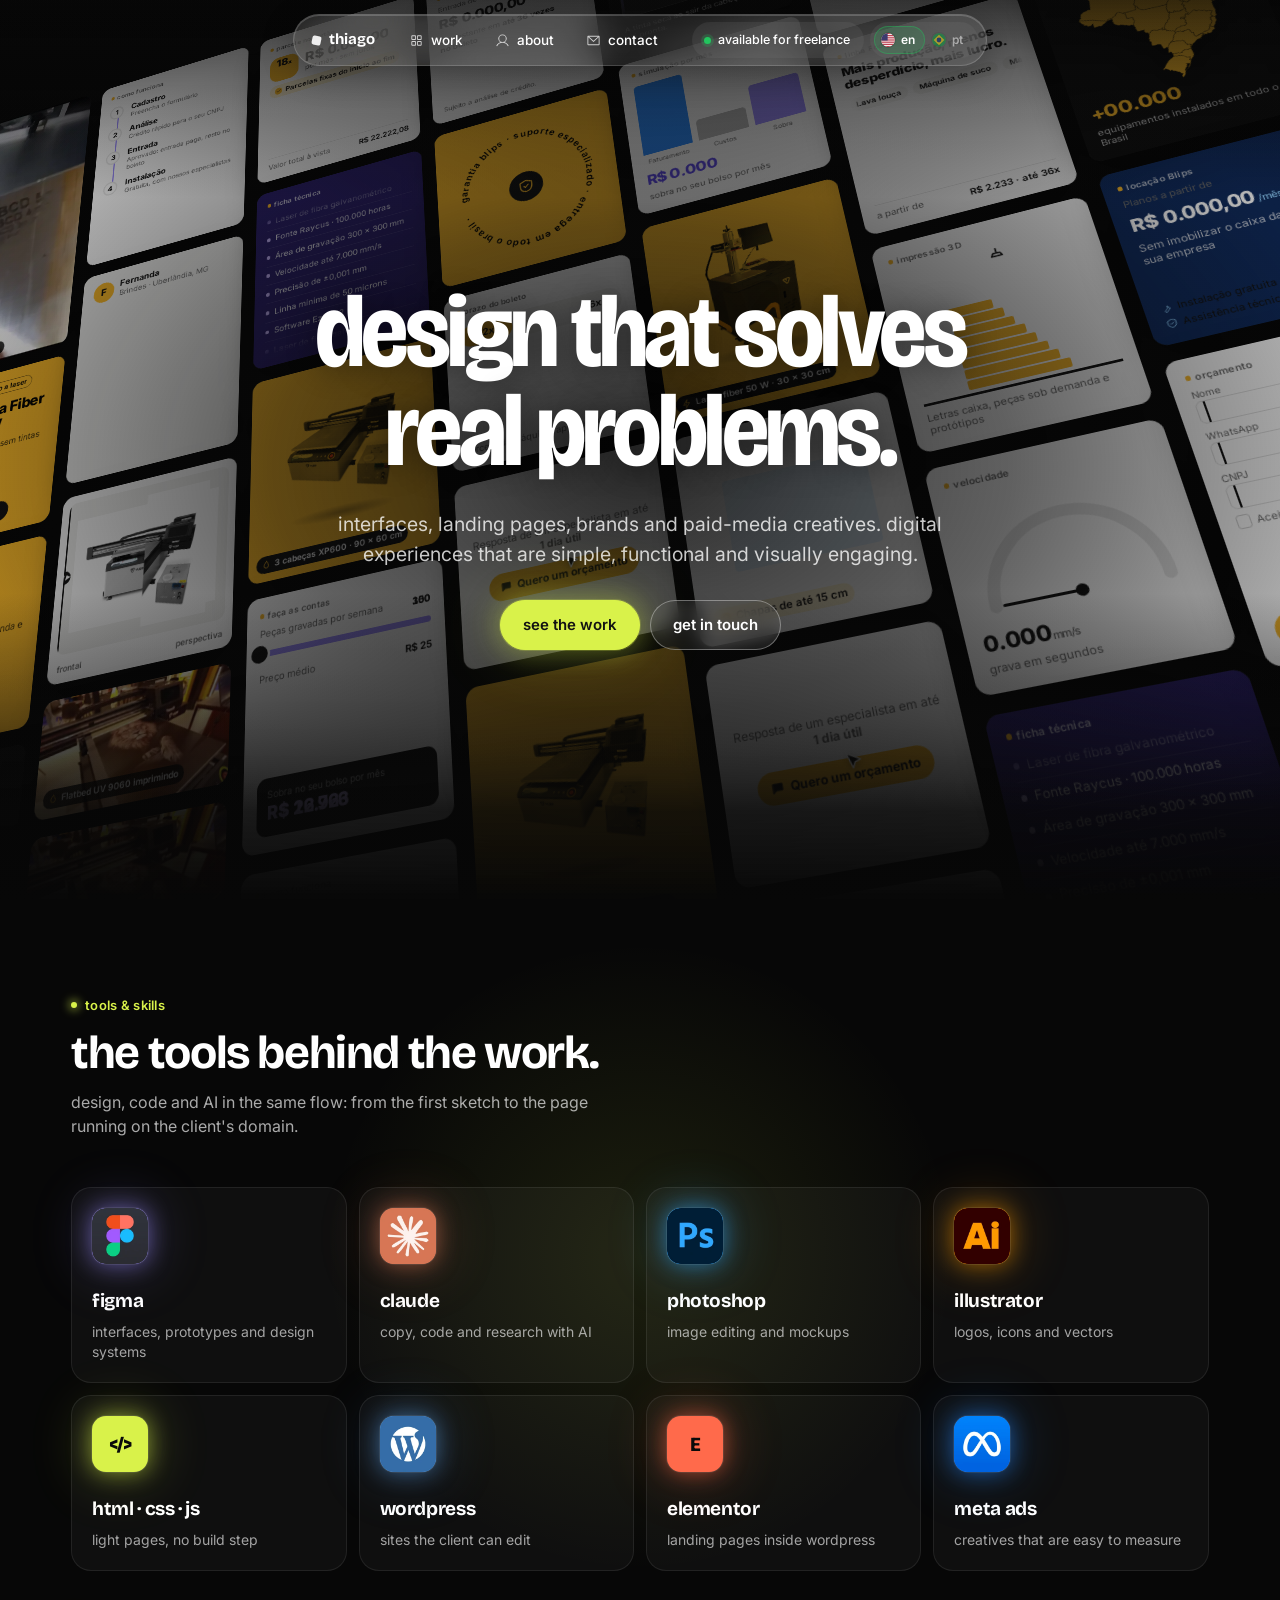
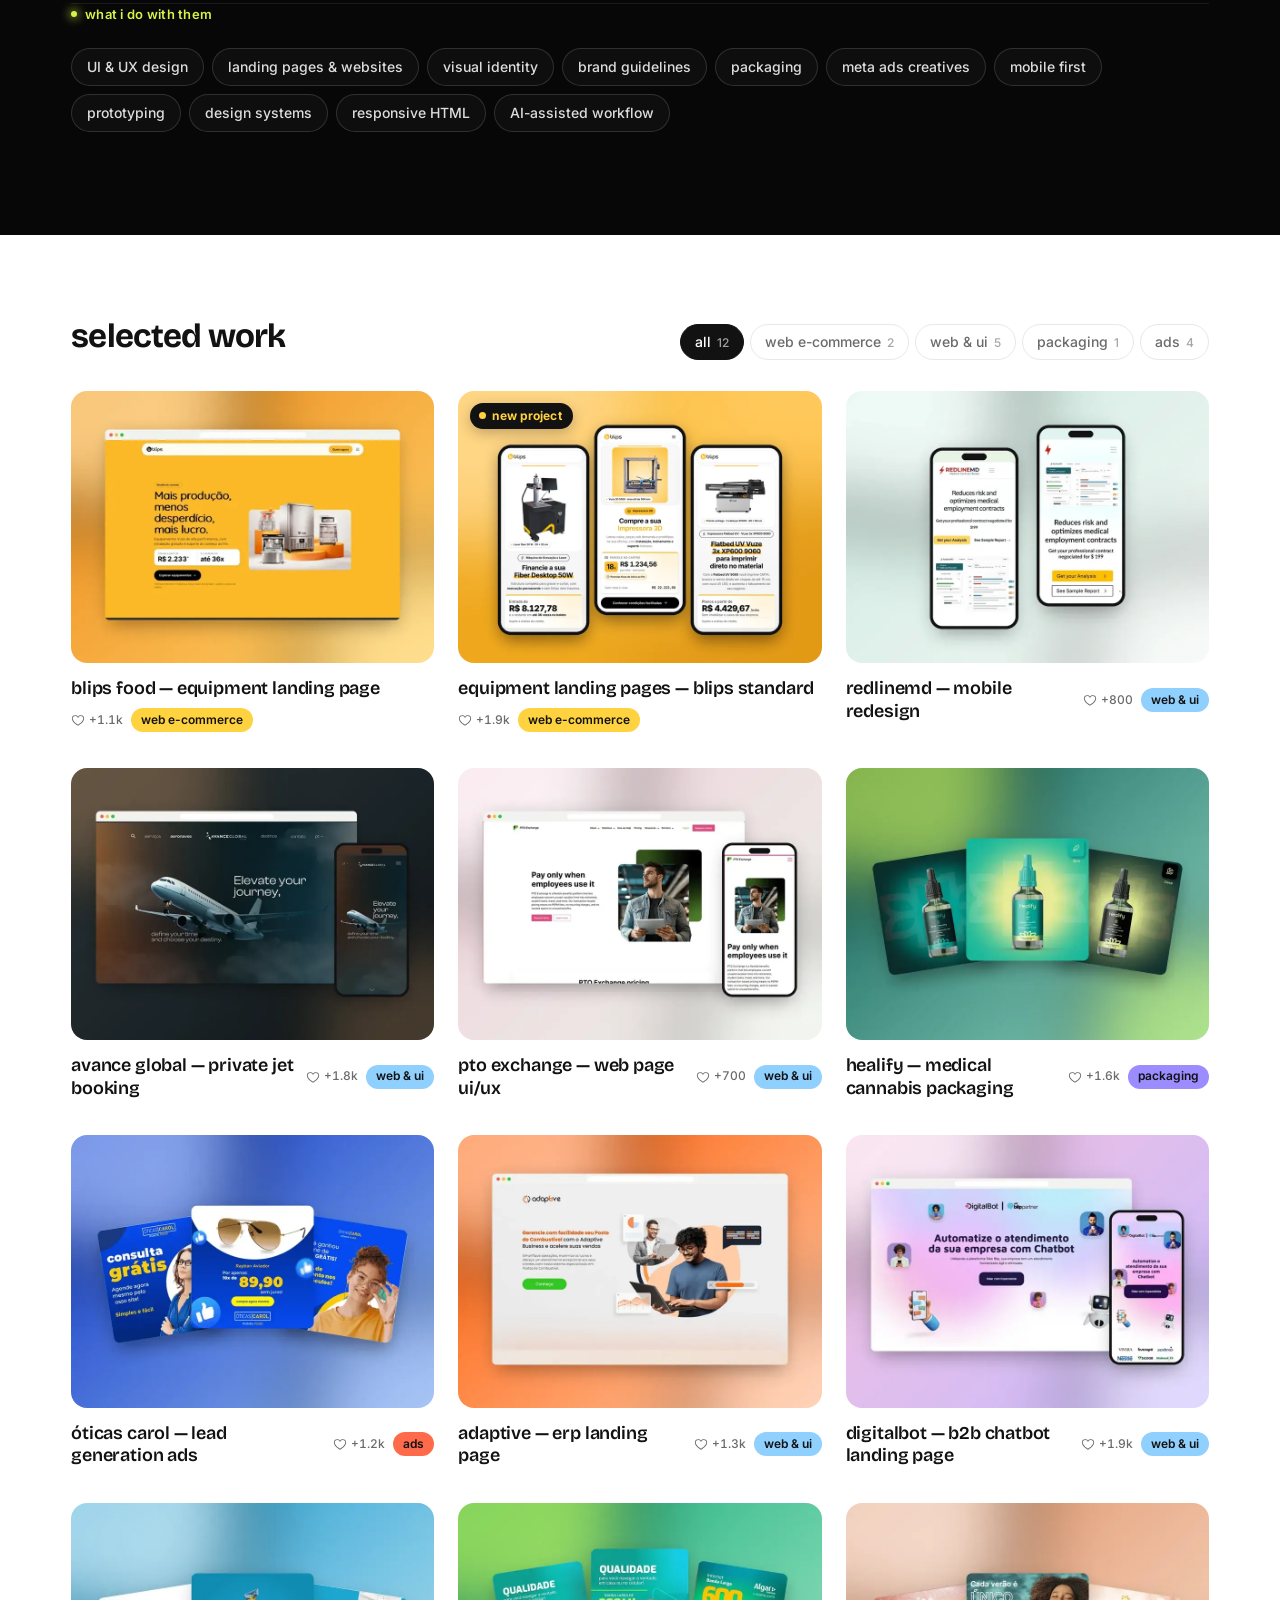
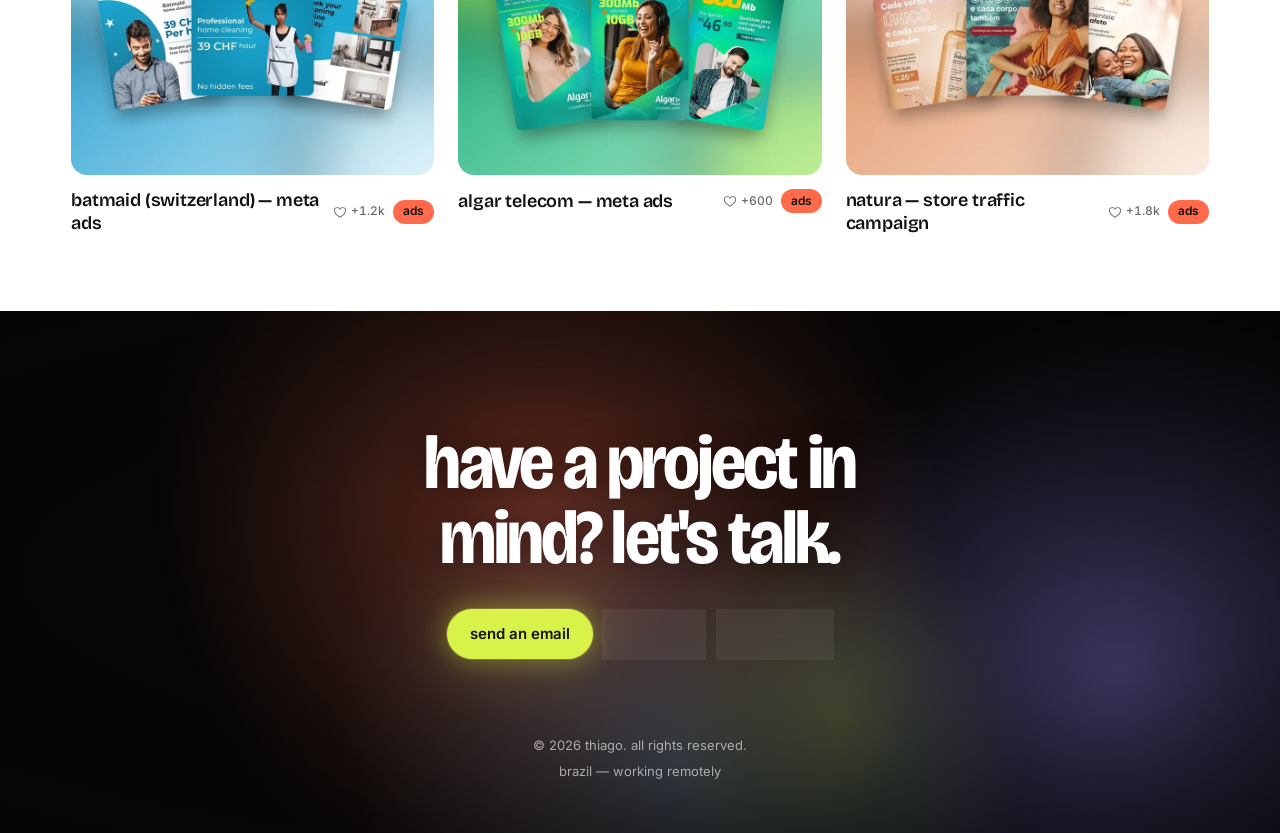
==== commit dace4e8b: "Add files via upload" ====
--- a/index.html
+++ b/index.html
@@ -14,7 +14,7 @@
 <link rel="preconnect" href="https://fonts.gstatic.com" crossorigin>
 <link href="https://fonts.googleapis.com/css2?family=Bricolage+Grotesque:opsz,wdth,wght@12..96,75..100,300..800&family=Inter:wght@400;500;600&display=swap" rel="stylesheet">
 
-<link rel="stylesheet" href="style.css?v=20261015-2">
+<link rel="stylesheet" href="style.css?v=20261015-3">
 </head>
 <body>
 
@@ -233,6 +233,6 @@
   </div>
 </section>
 
-<script src="script.js?v=20261015-2"></script>
+<script src="script.js?v=20261015-3"></script>
 </body>
 </html>
--- a/style.css
+++ b/style.css
@@ -128,17 +128,18 @@
 @supports not (min-height:100svh){.hero{min-height:100vh}}
 @media (min-height:1100px){.hero{min-height:1000px}}
 
+/* os blobs são gradientes radiais (sem filter:blur): o mesmo brilho suave, sem pesar na rolagem */
 .blob{
-  position:absolute;border-radius:50%;pointer-events:none;
-  filter:blur(clamp(56px, 8vw, 120px));opacity:.72;
+  position:absolute;border-radius:50%;pointer-events:none;opacity:.78;
+  background:radial-gradient(circle closest-side,var(--bc) 0%,color-mix(in srgb,var(--bc) 55%,transparent) 38%,transparent 100%);
   will-change:transform;transform:translate3d(0,0,0);
 }
-.blob-1{width:clamp(280px,46vw,640px);aspect-ratio:1;background:var(--coral);left:-8%;top:-18%}
-.blob-2{width:clamp(260px,40vw,560px);aspect-ratio:1;background:var(--violet);right:-6%;top:6%}
-.blob-3{width:clamp(240px,36vw,520px);aspect-ratio:1;background:var(--sky);left:24%;bottom:-24%;opacity:.45}
-.blob-4{width:clamp(160px,22vw,320px);aspect-ratio:1;background:var(--lime);right:22%;bottom:-6%;opacity:.32}
-.blob-cursor{width:clamp(200px,28vw,420px);aspect-ratio:1;left:0;top:0;translate:-50% -50%;
-  background:#C9B8FF;opacity:0;transition:opacity .8s var(--ease)}
+@supports not (color:color-mix(in srgb,red,blue)){.blob{background:radial-gradient(circle closest-side,var(--bc) 0%,transparent 100%)}}
+.blob-1{--bc:var(--coral);width:clamp(420px,66vw,920px);aspect-ratio:1;left:-18%;top:-30%}
+.blob-2{--bc:var(--violet);width:clamp(400px,58vw,820px);aspect-ratio:1;right:-16%;top:-6%}
+.blob-3{--bc:var(--sky);width:clamp(360px,52vw,760px);aspect-ratio:1;left:20%;bottom:-36%;opacity:.5}
+.blob-4{--bc:var(--lime);width:clamp(240px,32vw,460px);aspect-ratio:1;right:18%;bottom:-14%;opacity:.36}
+.blob-cursor{--bc:#C9B8FF;width:clamp(300px,40vw,600px);aspect-ratio:1;left:0;top:0;translate:-50% -50%;opacity:0;transition:opacity .8s var(--ease)}
 .hero.hover .blob-cursor{opacity:.32}
 /* o fundo do hero é o mural: escurece mais no meio (atrás do texto) e funde com o preto em cima e embaixo */
 .hero::after{
@@ -149,9 +150,12 @@
 }
 
 /* ---------- hero: mural de mini criativos em movimento ---------- */
-.wall{position:absolute;inset:0;overflow:hidden;pointer-events:none;user-select:none;opacity:0;transition:opacity 1.6s var(--ease);
-  perspective:1400px;perspective-origin:50% 40%}
-.wall.on{opacity:1}
+.wall{position:absolute;inset:0;overflow:hidden;pointer-events:none;user-select:none;perspective:1400px;perspective-origin:50% 40%}
+/* os cartões entram um a um (ordem e atraso vêm do script, em --rd); ao redimensionar (.norev) já aparecem prontos */
+.wall .wcard{opacity:0}
+.wall.on .wcard{animation:cardIn .7s var(--ease) both;animation-delay:var(--rd,0ms)}
+.wall.norev .wcard,.wall.still .wcard{animation:none;opacity:1}
+@keyframes cardIn{from{opacity:0;transform:translateY(24px) scale(.94)}to{opacity:1;transform:none}}
 /* o mural é um plano inclinado em 3D (ângulo fixo, sem interação com o mouse) */
 .wall__move{position:absolute;left:50%;top:50%;transform-style:preserve-3d;
   transform:translate(-50%,-50%) rotateX(28deg) rotateY(-16deg) rotateZ(-7deg) translateZ(-120px)}
@@ -163,7 +167,7 @@
 .wall .wcard{position:relative;flex:none;border-radius:14px;overflow:hidden;background:#161616;contain:layout paint;
   box-shadow:0 18px 40px rgba(0,0,0,.5),inset 0 0 0 1px rgba(255,255,255,.07);
   font-size:calc(var(--cw) * .06);line-height:1.25;--T:8s;--dl:0s}
-.wall.paused *{animation-play-state:paused!important}
+.wall.paused .wtrack,.wall.paused .wc *{animation-play-state:paused!important}
 .wall.still *{animation:none!important}
 
 /* ----- base dos criativos (marca Blips: amarelo #FCBA28, preto, neutros; roxo e azul nos gráficos) ----- */
@@ -254,7 +258,7 @@
 /* produto flutuando */
 .wall .wc--prod{padding:0}
 .wall .wc--prod img{position:absolute;left:12%;top:8%;width:76%;height:66%;object-fit:contain;mix-blend-mode:multiply;animation:floatY 5.5s ease-in-out infinite alternate;animation-delay:var(--dl)}
-.wall .wc--prod .shadow{position:absolute;left:22%;right:22%;top:72%;height:7%;border-radius:50%;background:rgba(0,0,0,.28);filter:blur(5px);animation:shadowP 5.5s ease-in-out infinite alternate;animation-delay:var(--dl)}
+.wall .wc--prod .shadow{position:absolute;left:22%;right:22%;top:72%;height:7%;border-radius:50%;background:radial-gradient(closest-side,rgba(0,0,0,.32),rgba(0,0,0,0));animation:shadowP 5.5s ease-in-out infinite alternate;animation-delay:var(--dl)}
 .wall .wc--prod .lbl{position:absolute;left:1em;bottom:1em;display:inline-flex;align-items:center;gap:.4em;height:2em;padding:0 .7em;border-radius:999px;background:#111;color:#fff;font-size:.72em;font-weight:600;animation:slideUp var(--T) var(--ease) infinite;animation-delay:calc(var(--dl) + .4s)}
 .wall .wc--prod .lbl .wi{color:#FCBA28}
 @keyframes floatY{from{transform:translateY(-3%) rotate(-1.5deg)}to{transform:translateY(3%) rotate(1.5deg)}}
@@ -292,14 +296,15 @@
 .wall .wc--sim .lbl b em:last-child{animation-name:swapB}
 .wall .wc--sim .range{position:relative;height:.5em;border-radius:999px;background:#E8E8E8;margin:.4em 0 .8em}
 .wall .wc--sim .range .fill{position:absolute;left:0;top:0;bottom:0;width:100%;border-radius:999px;background:#9B8CFF;transform-origin:left;animation:fillX var(--T) var(--ease) infinite;animation-delay:var(--dl)}
-.wall .wc--sim .range .knob{position:absolute;top:50%;left:0;width:1.4em;height:1.4em;margin:-.7em 0 0 -.7em;border-radius:50%;background:#111;box-shadow:0 0 0 3px #fff;animation:knobX var(--T) var(--ease) infinite;animation-delay:var(--dl)}
+.wall .wc--sim .range .knobw{position:absolute;inset:0;animation:knobX var(--T) var(--ease) infinite;animation-delay:var(--dl)}
+.wall .wc--sim .range .knob{position:absolute;top:50%;left:0;width:1.4em;height:1.4em;margin:-.7em 0 0 -.7em;border-radius:50%;background:#111;box-shadow:0 0 0 3px #fff}
 .wall .wc--sim .out{margin-top:auto;background:#111;color:#fff;border-radius:.8em;padding:.8em .9em}
 .wall .wc--sim .out small{color:rgba(255,255,255,.7);font-size:.72em}
 .wall .wc--sim .out strong{position:relative;display:block;height:1.3em;font-size:1.35em;font-weight:800;letter-spacing:-.02em;color:#C9B8FF;font-variant-numeric:tabular-nums}
 .wall .wc--sim .out strong em{position:absolute;left:0;top:0;font-style:normal;animation:swapA var(--T) var(--ease) infinite;animation-delay:var(--dl)}
 .wall .wc--sim .out strong em:last-child{animation-name:swapB}
 @keyframes fillX{0%,20%{transform:scaleX(.3)}50%,100%{transform:scaleX(.7)}}
-@keyframes knobX{0%,20%{left:30%}50%,100%{left:70%}}
+@keyframes knobX{0%,20%{transform:translateX(30%)}50%,100%{transform:translateX(70%)}}
 @keyframes swapA{0%,24%{opacity:1;transform:none}34%,100%{opacity:0;transform:translateY(-.5em)}}
 @keyframes swapB{0%,28%{opacity:0;transform:translateY(.5em)}40%,100%{opacity:1;transform:none}}
 
@@ -366,11 +371,12 @@
 .wall .wc--uv .plate{position:relative;flex:1;margin:.4em 0;border-radius:.6em;background:#1E1E1E;border:1px solid rgba(255,255,255,.12);overflow:hidden}
 .wall .wc--uv .ink{position:absolute;left:12%;right:12%;top:18%;bottom:18%;display:flex;flex-direction:column;justify-content:space-between;clip-path:inset(0 100% 0 0);animation:printX var(--T) linear infinite;animation-delay:var(--dl)}
 .wall .wc--uv .ink i{display:block;height:17%;border-radius:999px;background:var(--c)}
-.wall .wc--uv .headp{position:absolute;top:0;bottom:0;left:0;width:1.6em;margin-left:-.8em;display:flex;align-items:flex-start;justify-content:center;color:#fff;animation:headX var(--T) linear infinite;animation-delay:var(--dl)}
+.wall .wc--uv .headw{position:absolute;inset:0;animation:headX var(--T) linear infinite;animation-delay:var(--dl)}
+.wall .wc--uv .headp{position:absolute;top:0;bottom:0;left:0;width:1.6em;margin-left:-.8em;display:flex;align-items:flex-start;justify-content:center;color:#fff}
 .wall .wc--uv .headp::after{content:"";position:absolute;left:35%;right:35%;top:1.3em;bottom:0;background:linear-gradient(#9B8CFF,rgba(155,140,255,0));opacity:.9}
 .wall .wc--uv .headp .wi{width:1.4em;height:1.4em}
 @keyframes printX{0%,8%{clip-path:inset(0 100% 0 0)}56%,90%{clip-path:inset(0 0% 0 0)}100%{clip-path:inset(0 100% 0 0)}}
-@keyframes headX{0%,8%{left:12%;opacity:1}56%{left:88%;opacity:1}62%,100%{left:88%;opacity:0}}
+@keyframes headX{0%,8%{transform:translateX(12%);opacity:1}56%{transform:translateX(88%);opacity:1}62%,100%{transform:translateX(88%);opacity:0}}
 
 /* área útil com cotas */
 .wall .wc--area svg{flex:1;width:100%;min-height:0;overflow:visible}
@@ -405,9 +411,9 @@
 .wall .wc--logo{align-items:center;justify-content:center;gap:.8em}
 .wall .wc--logo .shine{position:relative;display:inline-block;overflow:hidden;padding:.2em .4em}
 .wall .wc--logo .shine img{height:2.2em}
-.wall .wc--logo .shine::after{content:"";position:absolute;top:-20%;bottom:-20%;width:30%;left:-40%;background:linear-gradient(100deg,rgba(255,255,255,0),rgba(255,255,255,.55),rgba(255,255,255,0));transform:skewX(-18deg);animation:shineX var(--T) ease-in-out infinite;animation-delay:var(--dl)}
+.wall .wc--logo .shine::after{content:"";position:absolute;top:-20%;bottom:-20%;width:30%;left:-40%;background:linear-gradient(100deg,rgba(255,255,255,0),rgba(255,255,255,.55),rgba(255,255,255,0));transform:translateX(0) skewX(-18deg);animation:shineX var(--T) ease-in-out infinite;animation-delay:var(--dl)}
 .wall .wc--logo p{font-size:.85em;color:#FCBA28;font-weight:600;text-align:center}
-@keyframes shineX{0%,10%{left:-40%}40%,100%{left:120%}}
+@keyframes shineX{0%,10%{transform:translateX(0) skewX(-18deg)}40%,100%{transform:translateX(540%) skewX(-18deg)}}
 
 /* botão clicado */
 .wall .wc--cta{justify-content:center;gap:.9em}
@@ -425,11 +431,12 @@
 .wall .wc--cmp .box{position:relative;flex:1;border-radius:.7em;overflow:hidden;background:#F3F3F1}
 .wall .wc--cmp .box img{position:absolute;inset:0;width:100%;height:100%;object-fit:contain;padding:6%}
 .wall .wc--cmp .box .top{clip-path:inset(0 0 0 var(--p,50%));animation:cmpClip var(--T) ease-in-out infinite alternate;animation-delay:var(--dl)}
-.wall .wc--cmp .box .h{position:absolute;top:0;bottom:0;left:50%;width:2px;background:#111;animation:cmpH var(--T) ease-in-out infinite alternate;animation-delay:var(--dl)}
+.wall .wc--cmp .box .hw{position:absolute;inset:0;animation:cmpH var(--T) ease-in-out infinite alternate;animation-delay:var(--dl)}
+.wall .wc--cmp .box .h{position:absolute;top:0;bottom:0;left:0;width:2px;background:#111}
 .wall .wc--cmp .box .h::after{content:"◀ ▶";position:absolute;top:50%;left:50%;transform:translate(-50%,-50%);width:2em;height:2em;border-radius:50%;background:#111;color:#fff;font-size:.6em;display:flex;align-items:center;justify-content:center}
 .wall .wc--cmp .lbls{display:flex;justify-content:space-between;font-size:.72em;font-weight:600;color:#6B6B6B;padding:.4em .2em 0}
 @keyframes cmpClip{from{clip-path:inset(0 0 0 22%)}to{clip-path:inset(0 0 0 78%)}}
-@keyframes cmpH{from{left:22%}to{left:78%}}
+@keyframes cmpH{from{transform:translateX(22%)}to{transform:translateX(78%)}}
 
 /* ficha técnica subindo */
 .wall .wc--ticker .win{flex:1;overflow:hidden;position:relative;-webkit-mask-image:linear-gradient(transparent,#000 15%,#000 85%,transparent);mask-image:linear-gradient(transparent,#000 15%,#000 85%,transparent)}
@@ -477,7 +484,7 @@
 /* vídeo */
 .wall .wc--video{padding:0}
 .wall .wc--video video,.wall .wc--video .poster{position:absolute;inset:0;width:100%;height:100%;object-fit:cover}
-.wall .wc--video .lbl{position:absolute;left:1em;bottom:1em;display:inline-flex;align-items:center;gap:.4em;height:2em;padding:0 .7em;border-radius:999px;background:rgba(0,0,0,.75);color:#fff;font-size:.72em;font-weight:600;backdrop-filter:blur(6px)}
+.wall .wc--video .lbl{position:absolute;left:1em;bottom:1em;display:inline-flex;align-items:center;gap:.4em;height:2em;padding:0 .7em;border-radius:999px;background:rgba(0,0,0,.8);color:#fff;font-size:.72em;font-weight:600}
 .wall .wc--video .lbl .wi{color:#FCBA28}
 
 @media (max-width:640px){
@@ -522,6 +529,7 @@
 .btn.fill{background:var(--ink);color:#fff}
 .btn.fill:hover{background:#000}
 .btn svg{width:18px;height:18px;fill:currentColor}
+.btn[hidden]{display:none}
 
 /* ---------- comparador antes/depois (casos Blips) ---------- */
 .seg-ctl{display:inline-flex;background:var(--soft);border-radius:999px;padding:3px}
@@ -686,8 +694,10 @@
 .contact h2{color:#fff;text-shadow:0 2px 30px rgba(0,0,0,.45)}
 .contact .btn{border-color:rgba(255,255,255,.35);background:rgba(255,255,255,.06);color:#fff;backdrop-filter:blur(10px);-webkit-backdrop-filter:blur(10px)}
 .contact .btn:hover{background:rgba(255,255,255,.14)}
-.contact .btn.fill{background:var(--lime);color:var(--ink);border-color:var(--lime)}
-.contact .btn.fill:hover{background:#fff;border-color:#fff}
+.contact .btn.fill{background:var(--lime);color:var(--ink);border-color:var(--lime);backdrop-filter:none;-webkit-backdrop-filter:none;
+  box-shadow:0 0 0 1px rgba(217,242,74,.22),0 0 24px 4px rgba(217,242,74,.30),0 0 64px 12px rgba(217,242,74,.12);transition:background .2s var(--ease),box-shadow .35s var(--ease),transform .2s var(--ease)}
+.contact .btn.fill:hover{background:#EAFF72;border-color:#EAFF72;transform:translateY(-1px);
+  box-shadow:0 0 0 1px rgba(217,242,74,.35),0 0 32px 8px rgba(217,242,74,.45),0 0 90px 18px rgba(217,242,74,.18)}
 .contact .foot{color:rgba(255,255,255,.6)}
 .contact h2{
   text-wrap:balance;font-family:var(--disp);font-weight:700;letter-spacing:-.035em;line-height:.98;
